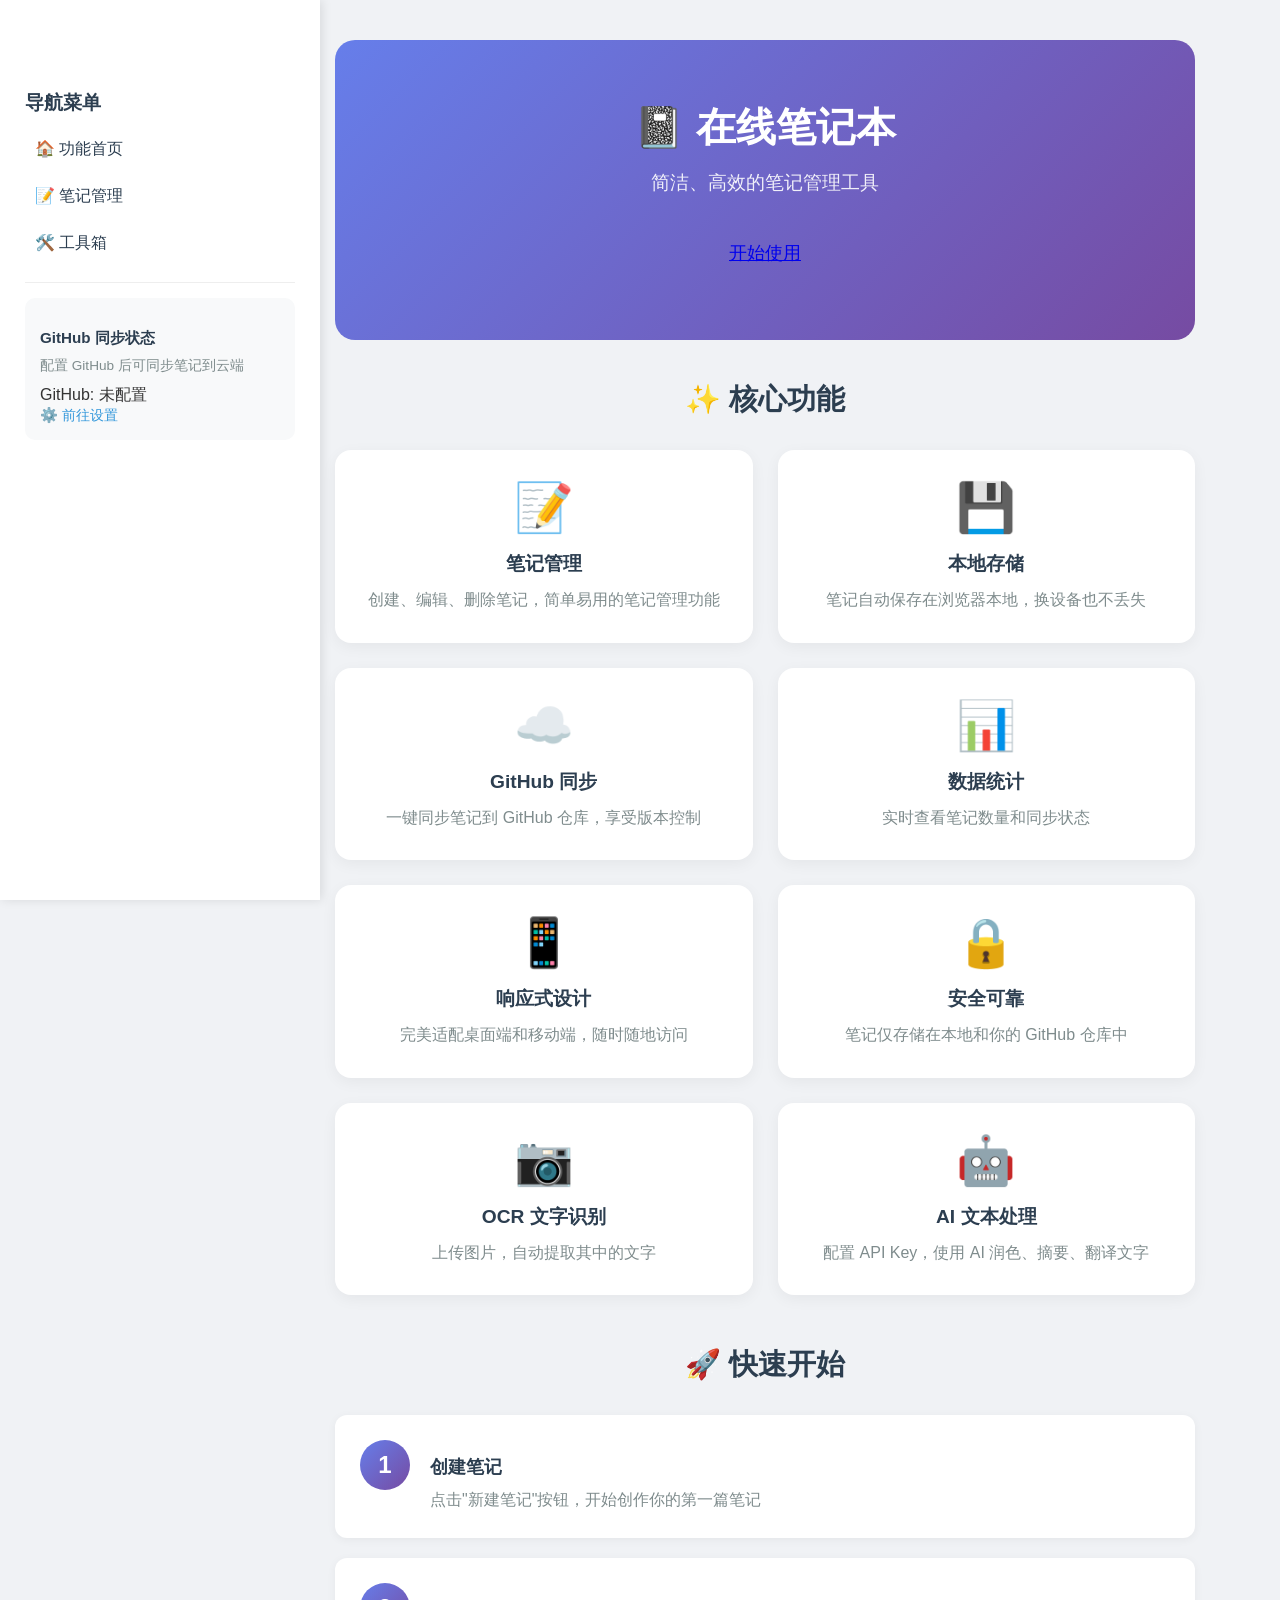
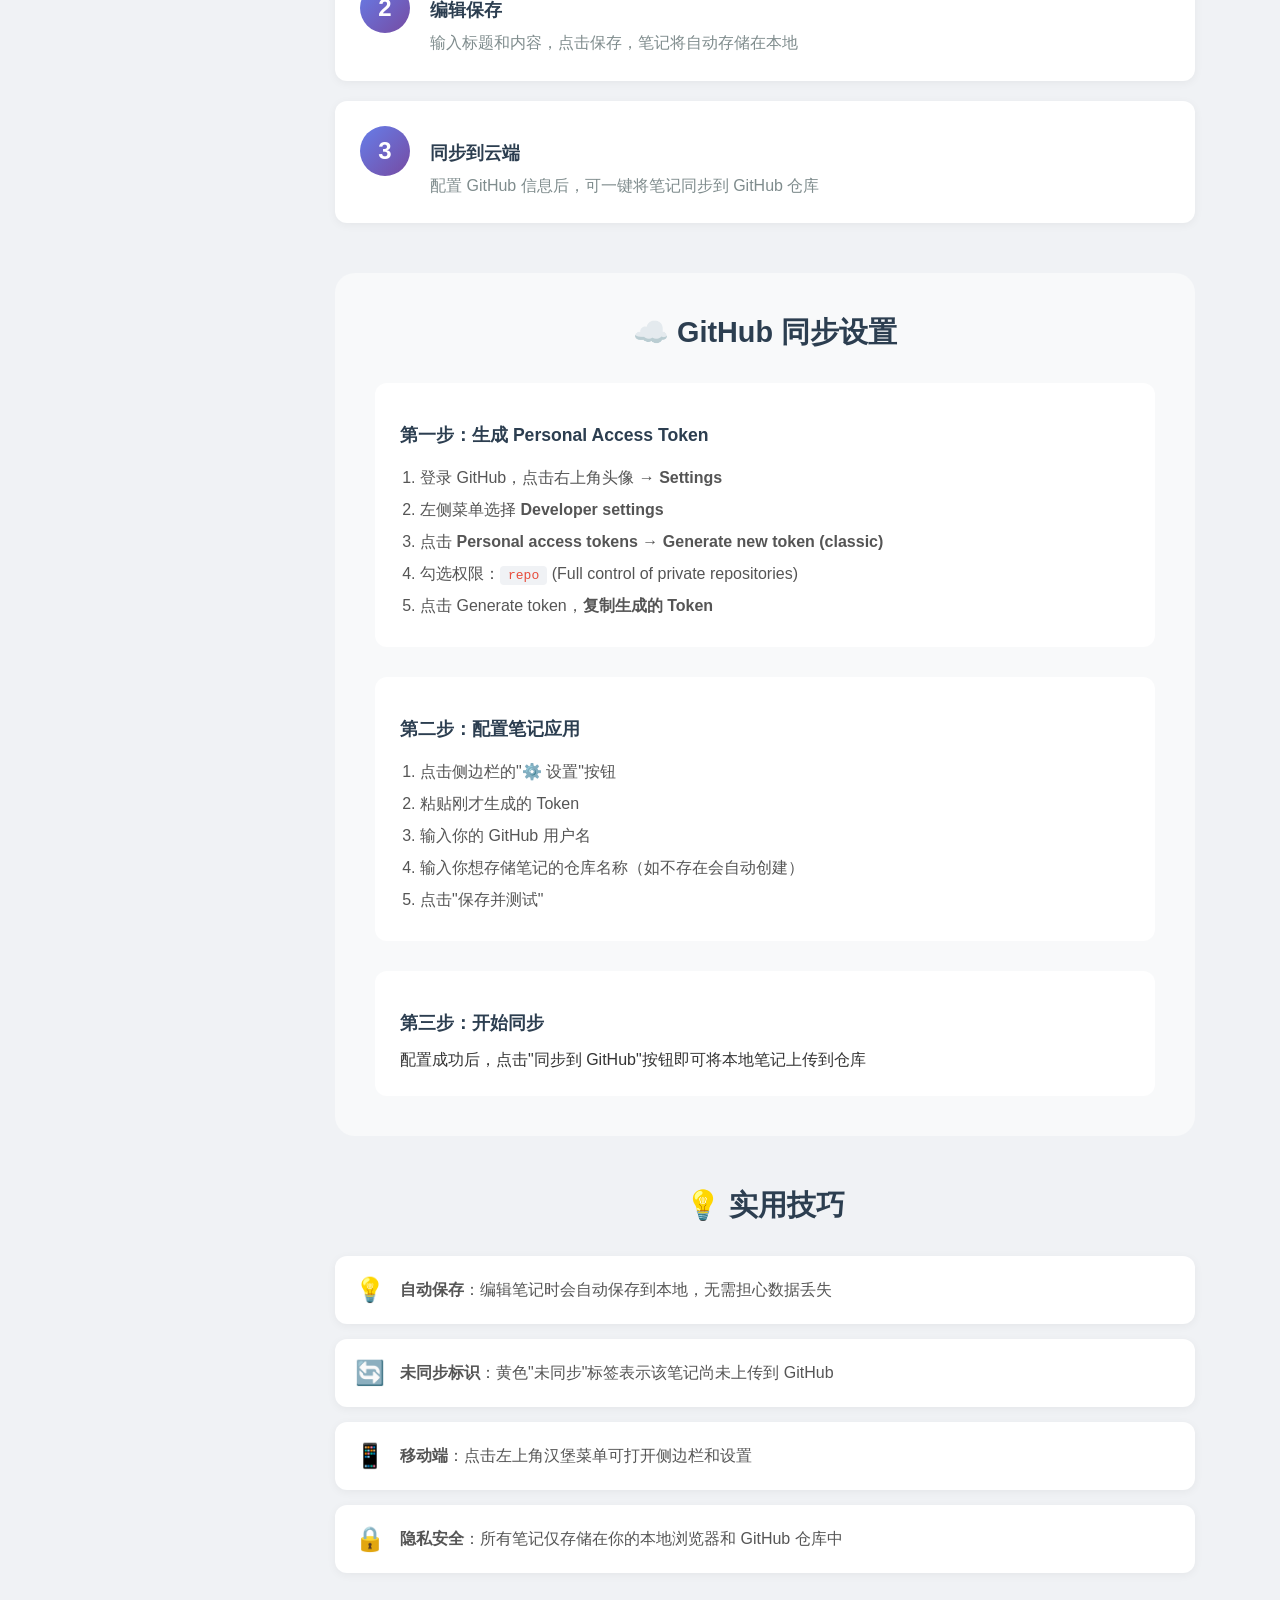
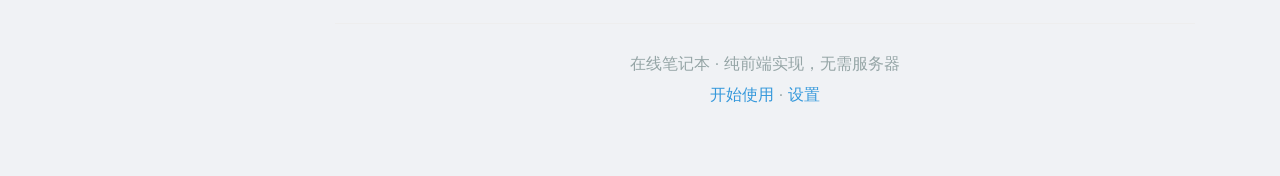
==== index.html @ 1f9f98b3 "全面修改 大改" ====
<!DOCTYPE html>
<html lang="zh-CN">
<head>
    <meta charset="UTF-8">
    <meta name="viewport" content="width=device-width, initial-scale=1.0">
    <title>在线笔记本 - HTML核心知识点整理</title>
    <link rel="stylesheet" href="./static/css/style.css">
    <link rel="stylesheet" href="./static/css/index.css">
</head>
<body>
    <div class="menu-btn" id="menuBtn">
        <span></span>
        <span></span>
        <span></span>
    </div>

    <nav class="side-menu" id="sideMenu">
        <h3>导航菜单</h3>
        <ul class="menu-nav">
            <li><a href="./index.html" class="nav-link active">🏠 功能首页</a></li>
            <li><a href="./pages/note.html" class="nav-link">📝 笔记管理</a></li>
            <li><a href="./pages/tools.html" class="nav-link">🛠️ 工具箱</a></li>
        </ul>
        <hr class="menu-divider">
        <div class="github-info">
            <h4>GitHub 同步状态</h4>
            <p class="info-text">配置 GitHub 后可同步笔记到云端</p>
            <div class="sync-status">GitHub: <span id="sync-status">未配置</span></div>
            <button id="btn-open-settings" class="btn-link">⚙️ 前往设置</button>
        </div>
    </nav>

    <div class="overlay" id="overlay"></div>

    <main class="main-content">
        <section class="hero">
            <div class="hero-content">
                <h1>📓 在线笔记本</h1>
                <p class="hero-subtitle">简洁、高效的笔记管理工具</p>
                <div class="hero-actions">
                    <a href="./pages/note.html" class="btn btn-primary btn-large">开始使用</a>
                </div>
            </div>
        </section>

        <section class="features">
            <h2 class="section-title">✨ 核心功能</h2>
            <div class="feature-grid">
                <div class="feature-card">
                    <div class="feature-icon">📝</div>
                    <h3>笔记管理</h3>
                    <p>创建、编辑、删除笔记，简单易用的笔记管理功能</p>
                </div>
                <div class="feature-card">
                    <div class="feature-icon">💾</div>
                    <h3>本地存储</h3>
                    <p>笔记自动保存在浏览器本地，换设备也不丢失</p>
                </div>
                <div class="feature-card">
                    <div class="feature-icon">☁️</div>
                    <h3>GitHub 同步</h3>
                    <p>一键同步笔记到 GitHub 仓库，享受版本控制</p>
                </div>
                <div class="feature-card">
                    <div class="feature-icon">📊</div>
                    <h3>数据统计</h3>
                    <p>实时查看笔记数量和同步状态</p>
                </div>
                <div class="feature-card">
                    <div class="feature-icon">📱</div>
                    <h3>响应式设计</h3>
                    <p>完美适配桌面端和移动端，随时随地访问</p>
                </div>
                <div class="feature-card">
                    <div class="feature-icon">🔒</div>
                    <h3>安全可靠</h3>
                    <p>笔记仅存储在本地和你的 GitHub 仓库中</p>
                </div>
                <div class="feature-card">
                    <div class="feature-icon">📷</div>
                    <h3>OCR 文字识别</h3>
                    <p>上传图片，自动提取其中的文字</p>
                </div>
                <div class="feature-card">
                    <div class="feature-icon">🤖</div>
                    <h3>AI 文本处理</h3>
                    <p>配置 API Key，使用 AI 润色、摘要、翻译文字</p>
                </div>
            </div>
        </section>

        <section class="guide">
            <h2 class="section-title">🚀 快速开始</h2>
            <div class="guide-steps">
                <div class="step">
                    <div class="step-number">1</div>
                    <div class="step-content">
                        <h4>创建笔记</h4>
                        <p>点击"新建笔记"按钮，开始创作你的第一篇笔记</p>
                    </div>
                </div>
                <div class="step">
                    <div class="step-number">2</div>
                    <div class="step-content">
                        <h4>编辑保存</h4>
                        <p>输入标题和内容，点击保存，笔记将自动存储在本地</p>
                    </div>
                </div>
                <div class="step">
                    <div class="step-number">3</div>
                    <div class="step-content">
                        <h4>同步到云端</h4>
                        <p>配置 GitHub 信息后，可一键将笔记同步到 GitHub 仓库</p>
                    </div>
                </div>
            </div>
        </section>

        <section class="github-setup">
            <h2 class="section-title">☁️ GitHub 同步设置</h2>
            <div class="setup-content">
                <div class="setup-step">
                    <h4>第一步：生成 Personal Access Token</h4>
                    <ol>
                        <li>登录 GitHub，点击右上角头像 → <strong>Settings</strong></li>
                        <li>左侧菜单选择 <strong>Developer settings</strong></li>
                        <li>点击 <strong>Personal access tokens</strong> → <strong>Generate new token (classic)</strong></li>
                        <li>勾选权限：<code>repo</code> (Full control of private repositories)</li>
                        <li>点击 Generate token，<strong>复制生成的 Token</strong></li>
                    </ol>
                </div>
                <div class="setup-step">
                    <h4>第二步：配置笔记应用</h4>
                    <ol>
                        <li>点击侧边栏的"⚙️ 设置"按钮</li>
                        <li>粘贴刚才生成的 Token</li>
                        <li>输入你的 GitHub 用户名</li>
                        <li>输入你想存储笔记的仓库名称（如不存在会自动创建）</li>
                        <li>点击"保存并测试"</li>
                    </ol>
                </div>
                <div class="setup-step">
                    <h4>第三步：开始同步</h4>
                    <p>配置成功后，点击"同步到 GitHub"按钮即可将本地笔记上传到仓库</p>
                </div>
            </div>
        </section>

        <section class="tips">
            <h2 class="section-title">💡 实用技巧</h2>
            <div class="tips-list">
                <div class="tip">
                    <span class="tip-icon">💡</span>
                    <p><strong>自动保存</strong>：编辑笔记时会自动保存到本地，无需担心数据丢失</p>
                </div>
                <div class="tip">
                    <span class="tip-icon">🔄</span>
                    <p><strong>未同步标识</strong>：黄色"未同步"标签表示该笔记尚未上传到 GitHub</p>
                </div>
                <div class="tip">
                    <span class="tip-icon">📱</span>
                    <p><strong>移动端</strong>：点击左上角汉堡菜单可打开侧边栏和设置</p>
                </div>
                <div class="tip">
                    <span class="tip-icon">🔒</span>
                    <p><strong>隐私安全</strong>：所有笔记仅存储在你的本地浏览器和 GitHub 仓库中</p>
                </div>
            </div>
        </section>

        <footer class="footer">
            <p>在线笔记本 · 纯前端实现，无需服务器</p>
            <p class="footer-links">
                <a href="./pages/note.html">开始使用</a> ·
                <a href="javascript:;" id="btn-open-settings-footer">设置</a>
            </p>
        </footer>
    </main>

    <div id="settings-modal" class="modal" style="display: none;">
        <div class="modal-content">
            <h2>GitHub 设置</h2>
            <p class="settings-tip">配置你的 GitHub 信息，用于同步笔记到仓库</p>
            <div class="form-group">
                <label for="gh-token">Personal Access Token</label>
                <input type="password" id="gh-token" placeholder="ghp_xxxxxxxxxxxx">
                <small>在 GitHub Settings → Developer settings → Personal access tokens 生成</small>
            </div>
            <div class="form-group">
                <label for="gh-owner">仓库所有者（用户名）</label>
                <input type="text" id="gh-owner" placeholder="your-username">
            </div>
            <div class="form-group">
                <label for="gh-repo">仓库名称</label>
                <input type="text" id="gh-repo" placeholder="your-repo">
            </div>
            <div class="modal-footer">
                <button id="btn-close-settings" class="btn btn-secondary">取消</button>
                <button id="btn-save-settings" class="btn btn-primary">保存并测试</button>
            </div>
        </div>
    </div>

    <div id="toast" class="toast"></div>

    <script src="./static/js/storage.js" defer></script>
    <script src="./static/js/github.js" defer></script>
    <script src="./static/js/index.js" defer></script>
</body>
</html>
---- static/css/style.css ----
/* 全局重置：统一盒模型+清除默认样式 */
* {
    margin: 0;
    padding: 0;
    box-sizing: border-box;
}

/* 页面基础样式：适配多设备+舒适阅读体验 */
body {
    max-width: 1400px;
    margin: 0 auto;
    padding: 20px 15px;
    font-family: "微软雅黑", "PingFang SC", -apple-system, BlinkMacSystemFont, sans-serif;
    background: #f0f2f5;
    color: #333;
    position: relative;
    min-height: 100vh;
    -webkit-text-size-adjust: 100%; /* 防止 iOS 自动放大 */
}

/* 小屏设备优化（手机） */
@media (max-width: 480px) {
    body {
        padding: 10px;
    }

    h1 {
        font-size: 1.5rem;
        margin-bottom: 15px;
    }

    h3 {
        font-size: 1.1rem;
    }

    #text-box {
        padding: 20px;
        min-height: 50vh;
    }

    .menu-btn {
        top: 15px;
        left: 15px;
        width: 30px;
        height: 26px;
    }
}

/* 中等屏设备（大屏手机/小平板） */
@media (min-width: 481px) and (max-width: 768px) {
    body {
        padding: 15px;
    }

    h1 {
        font-size: 1.75rem;
    }
}

/* 平板设备 */
@media (min-width: 769px) and (max-width: 1024px) {
    body {
        padding: 25px 20px;
    }
}

/* 标题样式：层级清晰+间距合理 */
h1 {
    margin-bottom: 25px;
    font-size: 2rem;
    color: #2c3e50;
}

h3 {
    margin-bottom: 15px;
    font-size: 1.2rem;
    color: #2c3e50;
}

h4 {
    margin: 15px 0;
    font-size: 1rem;
    color: #34495e;
}

/* 笔记展示框：优化内边距+阴影+圆角 */
#text-box {
    background: white;
    padding: 30px;
    border-radius: 12px;
    line-height: 1.8;
    white-space: pre-wrap;
    box-shadow: 0 2px 10px rgba(0, 0, 0, 0.05);
    min-height: 60vh; /* 保证最小高度，避免内容过少时布局塌陷 */
}

/* 汉堡菜单按钮：移动端导航触发 */
.menu-btn {
    position: fixed;
    top: 20px;
    left: 20px;
    width: 35px;
    height: 30px;
    cursor: pointer;
    z-index: 1001; /* 保证在最上层 */
    display: flex;
    flex-direction: column;
    justify-content: space-between;
}

.menu-btn span {
    display: block;
    width: 100%;
    height: 4px;
    background: #2c3e50;
    border-radius: 2px;
    transition: all 0.3s ease;
}

/* 汉堡菜单激活态：变成叉号 */
.menu-btn.active span:nth-child(1) {
    transform: translateY(13px) rotate(45deg);
}

.menu-btn.active span:nth-child(2) {
    opacity: 0;
}

.menu-btn.active span:nth-child(3) {
    transform: translateY(-13px) rotate(-45deg);
}

/* 侧边导航栏：默认隐藏，展开时显示 */
.side-menu {
    position: fixed;
    top: 0;
    left: 0;
    width: 280px;
    height: 100vh;
    background: white;
    padding: 80px 20px 20px;
    box-shadow: 2px 0 10px rgba(0, 0, 0, 0.1);
    z-index: 1000;
    transform: translateX(-100%);
    transition: transform 0.3s ease;
    overflow-y: auto;
    -webkit-overflow-scrolling: touch; /* iOS 平滑滚动 */
}

/* 小屏侧边栏优化 */
@media (max-width: 480px) {
    .side-menu {
        width: 100%;
        max-width: 300px;
        padding: 70px 15px 15px;
    }

    .side-menu.active {
        transform: translateX(0);
    }
}

/* 大屏侧边栏优化 */
@media (min-width: 1200px) {
    .side-menu {
        width: 320px;
        padding: 90px 25px 25px;
    }
}

/* 侧边栏展开态 */
.side-menu.active {
    transform: translateX(0);
}

/* 导航菜单样式 */
.menu-nav {
    list-style: none;
    margin-bottom: 20px;
}

.menu-nav li {
    margin: 10px 0;
}

.nav-link {
    text-decoration: none;
    color: #2c3e50;
    font-size: 1rem;
    padding: 8px 10px;
    display: block;
    border-radius: 6px;
    transition: background 0.2s;
}

.nav-link:hover {
    background: #f0f2f5;
}

/* 菜单分隔线 */
.menu-divider {
    border: none;
    border-top: 1px solid #eee;
    margin: 10px 0;
}

/* 笔记列表样式 */
.note-list {
    display: flex;
    flex-direction: column;
    gap: 8px;
}

.note-item {
    text-decoration: none;
    color: #3498db;
    padding: 6px 10px;
    border-radius: 4px;
    transition: background 0.2s;
}

.note-item:hover {
    background: #f0f2f5;
    color: #2980b9;
}

/* 遮罩层：菜单展开时显示，点击关闭菜单 */
.overlay {
    position: fixed;
    top: 0;
    left: 0;
    width: 100%;
    height: 100%;
    background: rgba(0, 0, 0, 0.3);
    z-index: 999;
    opacity: 0;
    pointer-events: none; /* 初始不可点击 */
    transition: opacity 0.3s ease;
}

.overlay.active {
    opacity: 1;
    pointer-events: auto;
}

/* 主内容区：适配侧边栏展开，避免被遮挡 */
.main-content {
    max-width: 900px;
    margin: 0 auto;
    padding: 20px;
    transition: margin-left 0.3s ease;
}

/* 响应式适配：宽屏时默认展开侧边栏 */
@media (min-width: 900px) {
    .menu-btn {
        display: none;
    }
    .side-menu {
        transform: translateX(0);
    }
    .main-content {
        margin-left: 300px;
    }
    .overlay {
        display: none;
    }
}

/* 超宽屏优化 */
@media (min-width: 1400px) {
    body {
        padding: 30px;
    }
}
---- static/css/index.css ----
.hero {
    background: linear-gradient(135deg, #667eea 0%, #764ba2 100%);
    border-radius: 20px;
    padding: 60px 40px;
    text-align: center;
    margin-bottom: 40px;
    color: white;
}

.hero-content h1 {
    font-size: 2.5rem;
    margin-bottom: 15px;
    color: white;
}

.hero-subtitle {
    font-size: 1.2rem;
    opacity: 0.9;
    margin-bottom: 30px;
}

.hero-actions {
    display: flex;
    justify-content: center;
    gap: 15px;
}

.btn-large {
    padding: 15px 40px;
    font-size: 1.1rem;
}

.section-title {
    font-size: 1.8rem;
    color: #2c3e50;
    margin-bottom: 30px;
    text-align: center;
}

.features {
    margin-bottom: 50px;
}

.feature-grid {
    display: grid;
    grid-template-columns: repeat(auto-fit, minmax(280px, 1fr));
    gap: 25px;
}

.feature-card {
    background: white;
    padding: 30px;
    border-radius: 16px;
    text-align: center;
    box-shadow: 0 4px 15px rgba(0, 0, 0, 0.05);
    transition: transform 0.3s, box-shadow 0.3s;
}

.feature-card:hover {
    transform: translateY(-5px);
    box-shadow: 0 8px 25px rgba(0, 0, 0, 0.1);
}

.feature-icon {
    font-size: 3rem;
    margin-bottom: 15px;
}

.feature-card h3 {
    font-size: 1.2rem;
    margin-bottom: 10px;
    color: #2c3e50;
}

.feature-card p {
    color: #7f8c8d;
    line-height: 1.6;
}

.guide {
    margin-bottom: 50px;
}

.guide-steps {
    display: flex;
    flex-direction: column;
    gap: 20px;
}

.step {
    display: flex;
    align-items: flex-start;
    gap: 20px;
    background: white;
    padding: 25px;
    border-radius: 12px;
    box-shadow: 0 2px 10px rgba(0, 0, 0, 0.05);
}

.step-number {
    width: 50px;
    height: 50px;
    background: linear-gradient(135deg, #667eea 0%, #764ba2 100%);
    color: white;
    border-radius: 50%;
    display: flex;
    align-items: center;
    justify-content: center;
    font-size: 1.5rem;
    font-weight: bold;
    flex-shrink: 0;
}

.step-content h4 {
    font-size: 1.1rem;
    color: #2c3e50;
    margin-bottom: 8px;
}

.step-content p {
    color: #7f8c8d;
    line-height: 1.6;
}

.github-setup {
    background: #f8f9fa;
    padding: 40px;
    border-radius: 20px;
    margin-bottom: 50px;
}

.setup-content {
    display: flex;
    flex-direction: column;
    gap: 30px;
}

.setup-step {
    background: white;
    padding: 25px;
    border-radius: 12px;
}

.setup-step h4 {
    font-size: 1.1rem;
    color: #2c3e50;
    margin-bottom: 15px;
}

.setup-step ol {
    margin-left: 20px;
    color: #555;
    line-height: 2;
}

.setup-step code {
    background: #f0f2f5;
    padding: 2px 8px;
    border-radius: 4px;
    font-family: monospace;
    color: #e74c3c;
}

.tips {
    margin-bottom: 50px;
}

.tips-list {
    display: flex;
    flex-direction: column;
    gap: 15px;
}

.tip {
    display: flex;
    align-items: center;
    gap: 15px;
    background: white;
    padding: 20px;
    border-radius: 12px;
    box-shadow: 0 2px 10px rgba(0, 0, 0, 0.05);
}

.tip-icon {
    font-size: 1.5rem;
}

.tip p {
    color: #555;
    line-height: 1.6;
}

.footer {
    text-align: center;
    padding: 30px;
    color: #95a5a6;
    border-top: 1px solid #eee;
}

.footer-links {
    margin-top: 10px;
}

.footer-links a {
    color: #3498db;
    text-decoration: none;
}

.footer-links a:hover {
    text-decoration: underline;
}

.github-info {
    background: #f8f9fa;
    padding: 15px;
    border-radius: 10px;
    margin: 15px 0;
}

.github-info h4 {
    font-size: 0.95rem;
    color: #2c3e50;
    margin-bottom: 8px;
}

.info-text {
    font-size: 0.85rem;
    color: #7f8c8d;
    margin-bottom: 10px;
}

.btn-link {
    background: none;
    border: none;
    color: #3498db;
    cursor: pointer;
    font-size: 0.9rem;
    padding: 0;
}

.btn-link:hover {
    text-decoration: underline;
}

.modal {
    position: fixed;
    top: 0;
    left: 0;
    width: 100%;
    height: 100%;
    background: rgba(0, 0, 0, 0.5);
    display: flex;
    justify-content: center;
    align-items: center;
    z-index: 1000;
}

.modal-content {
    background: white;
    padding: 30px;
    border-radius: 16px;
    width: 90%;
    max-width: 500px;
    max-height: 90vh;
    overflow-y: auto;
}

.modal-content h2 {
    margin-bottom: 10px;
    color: #2c3e50;
}

.settings-tip {
    font-size: 0.9rem;
    color: #7f8c8d;
    margin-bottom: 20px;
}

.form-group {
    margin-bottom: 20px;
}

.form-group label {
    display: block;
    margin-bottom: 8px;
    font-weight: 500;
    color: #2c3e50;
}

.form-group input {
    width: 100%;
    padding: 12px;
    border: 2px solid #eee;
    border-radius: 8px;
    font-size: 1rem;
    outline: none;
    transition: border-color 0.2s;
}

.form-group input:focus {
    border-color: #3498db;
}

.form-group small {
    display: block;
    margin-top: 5px;
    color: #95a5a6;
    font-size: 0.8rem;
}

.modal-footer {
    display: flex;
    justify-content: flex-end;
    gap: 10px;
    margin-top: 20px;
}

.toast {
    position: fixed;
    bottom: 30px;
    left: 50%;
    transform: translateX(-50%);
    background: #2c3e50;
    color: white;
    padding: 15px 30px;
    border-radius: 30px;
    font-size: 0.9rem;
    opacity: 0;
    transition: opacity 0.3s;
    z-index: 2000;
}

.toast.show {
    opacity: 1;
}

.toast.error {
    background: #e74c3c;
}

@media (max-width: 768px) {
    .hero {
        padding: 40px 20px;
    }

    .hero-content h1 {
        font-size: 1.8rem;
    }

    .hero-subtitle {
        font-size: 1rem;
    }

    .feature-grid {
        grid-template-columns: 1fr;
    }

    .step {
        flex-direction: column;
        text-align: center;
    }

    .step-number {
        margin: 0 auto;
    }

    .github-setup {
        padding: 20px;
    }
}
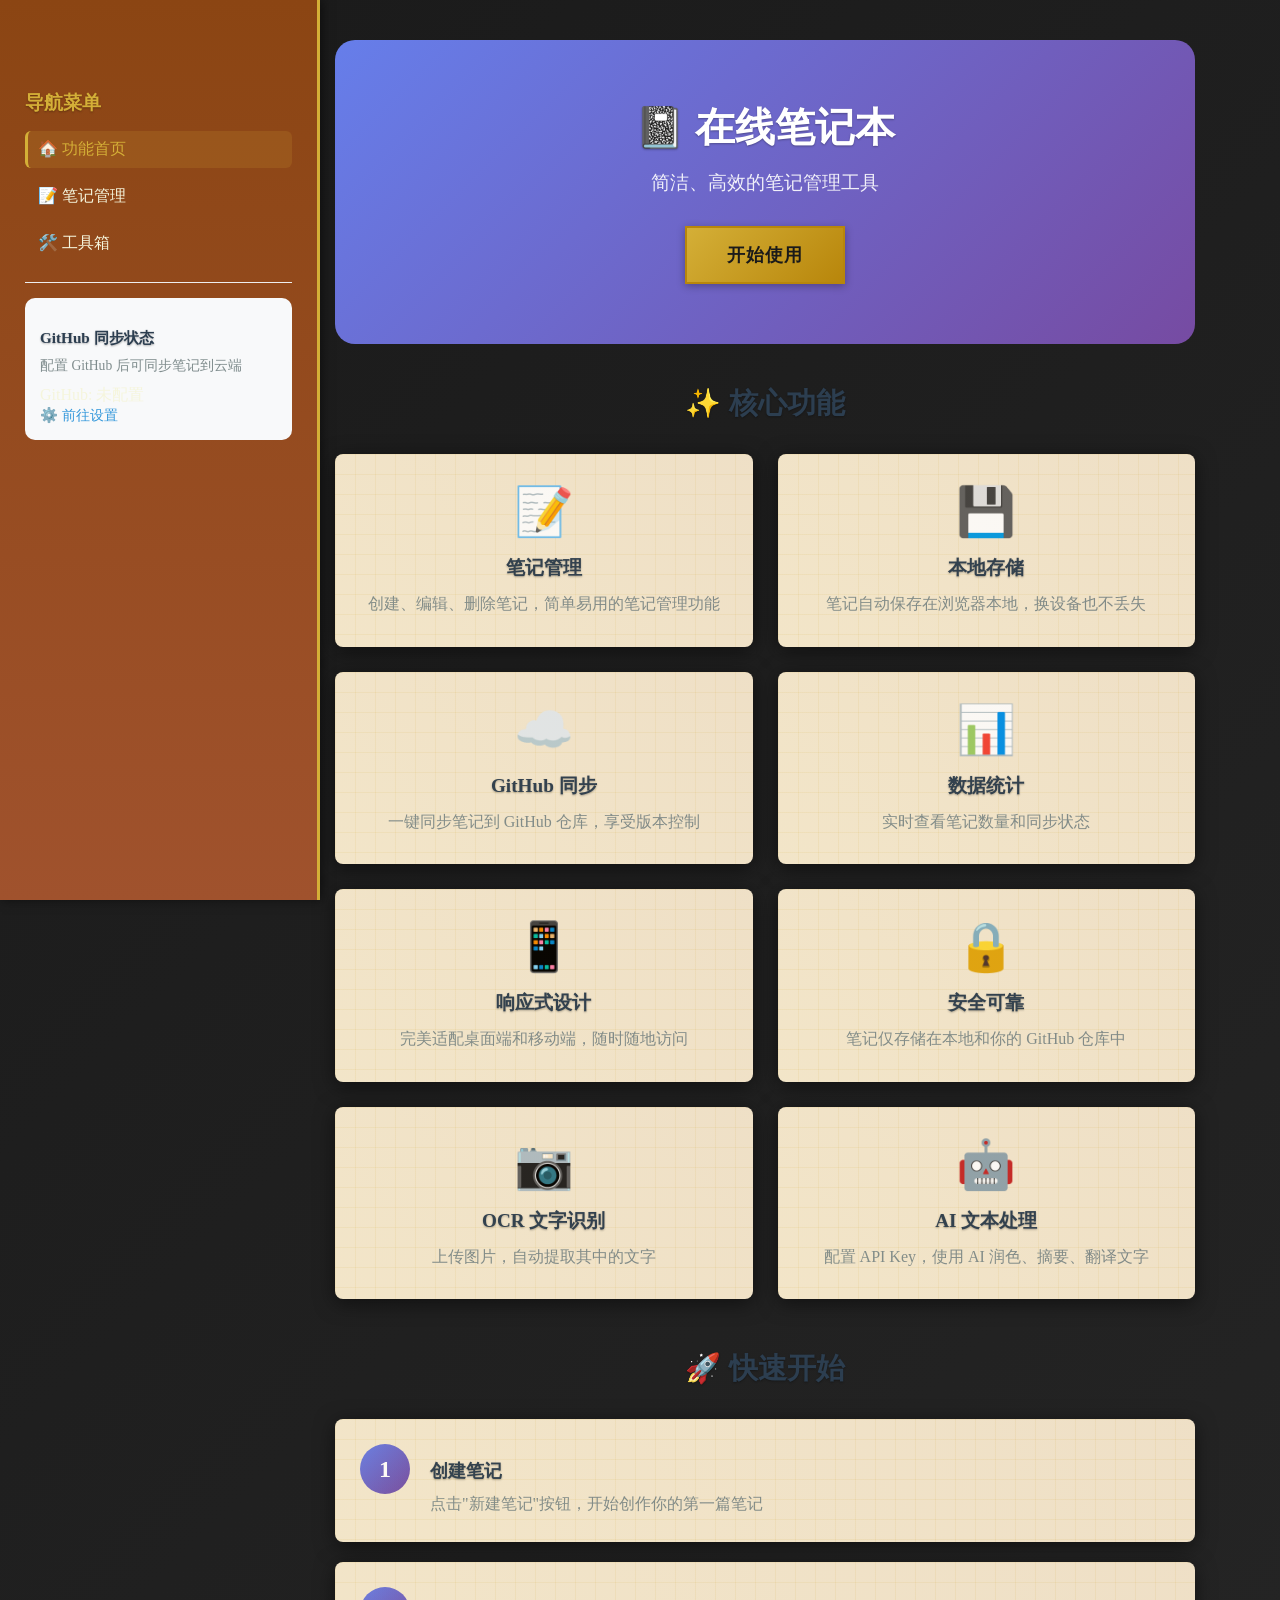
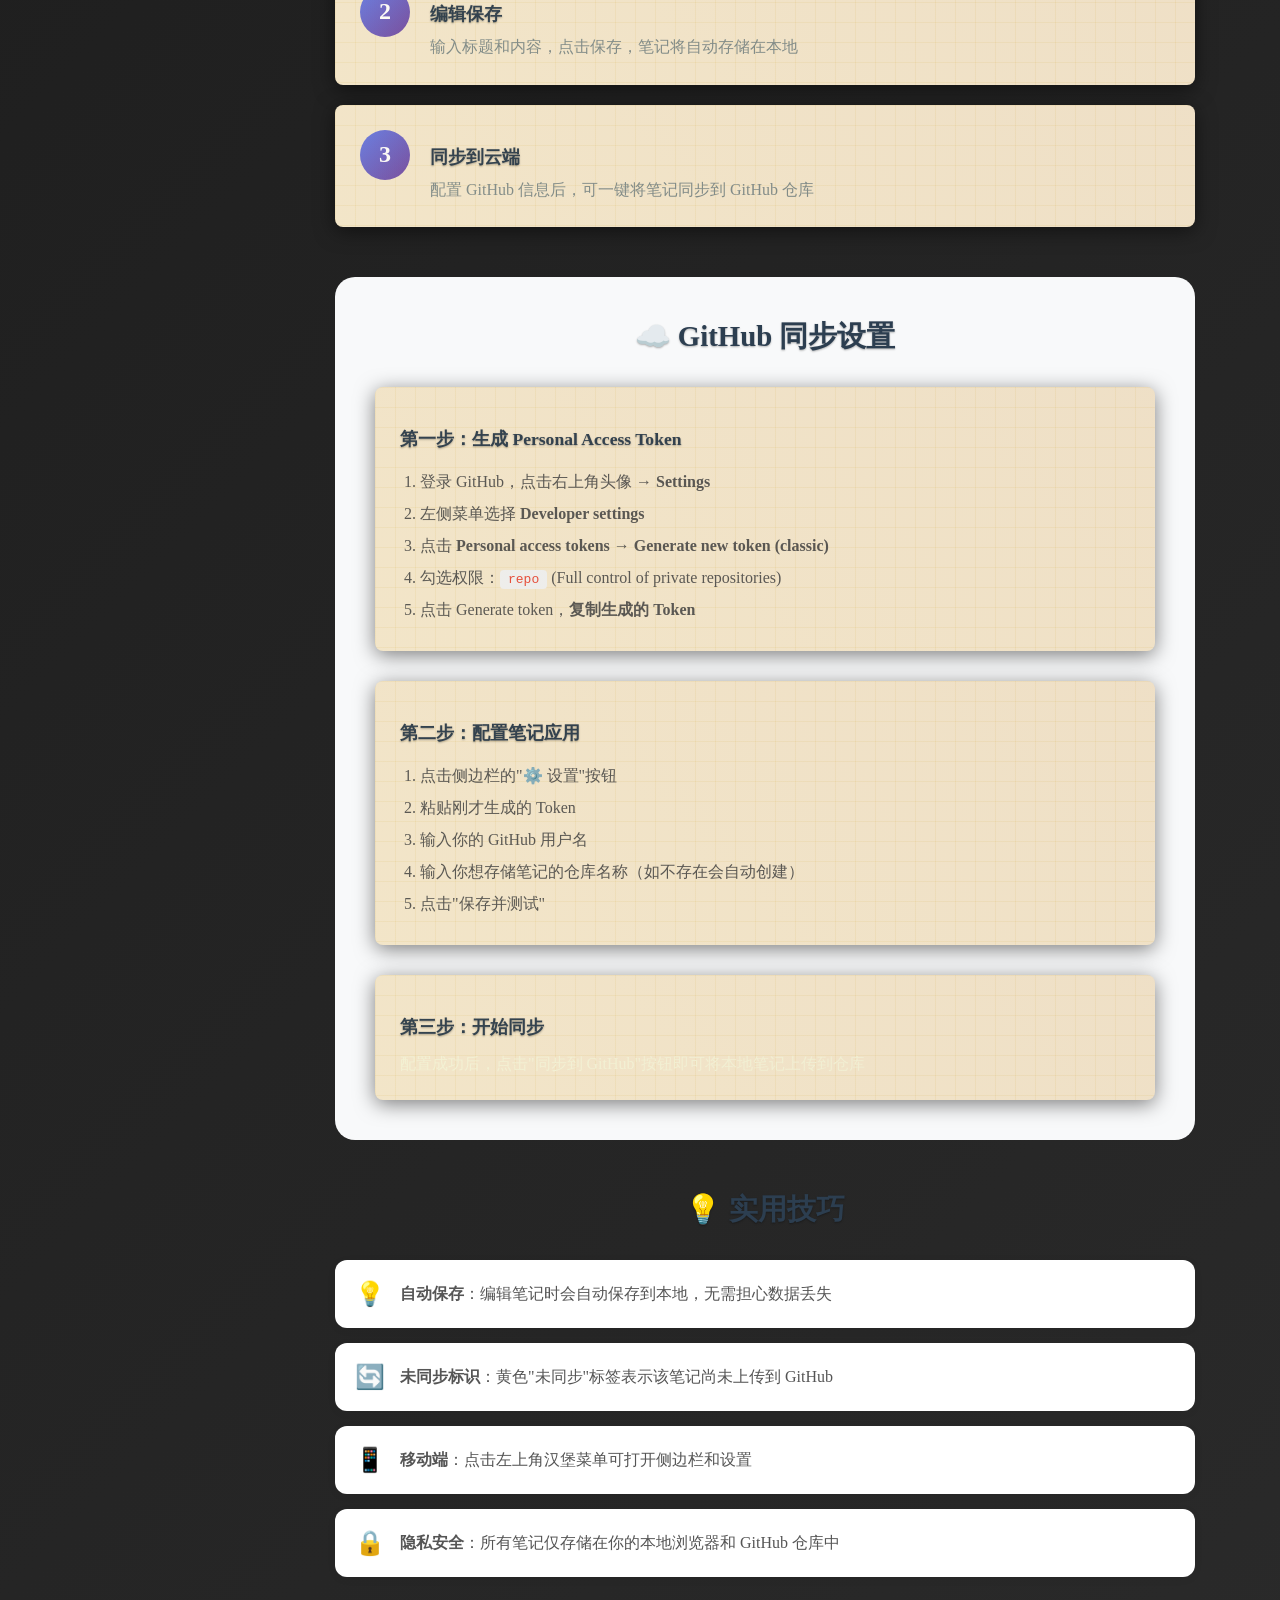
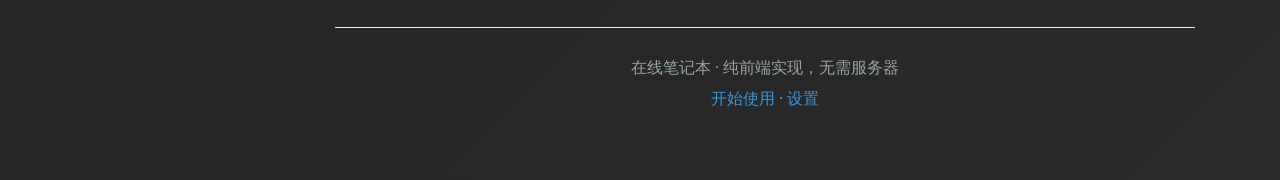
==== commit b67f1d98: "ui界面调整 风格变化 代码优化" ====
--- a/index.html
+++ b/index.html
@@ -6,8 +6,9 @@
     <title>在线笔记本 - HTML核心知识点整理</title>
     <link rel="stylesheet" href="./static/css/style.css">
     <link rel="stylesheet" href="./static/css/index.css">
+    <link rel="stylesheet" href="./static/css/assassins.css">
 </head>
-<body>
+<body class="page-transition">
     <div class="menu-btn" id="menuBtn">
         <span></span>
         <span></span>
@@ -46,42 +47,42 @@
         <section class="features">
             <h2 class="section-title">✨ 核心功能</h2>
             <div class="feature-grid">
-                <div class="feature-card">
+                <div class="feature-card paper-texture">
                     <div class="feature-icon">📝</div>
                     <h3>笔记管理</h3>
                     <p>创建、编辑、删除笔记，简单易用的笔记管理功能</p>
                 </div>
-                <div class="feature-card">
+                <div class="feature-card paper-texture">
                     <div class="feature-icon">💾</div>
                     <h3>本地存储</h3>
                     <p>笔记自动保存在浏览器本地，换设备也不丢失</p>
                 </div>
-                <div class="feature-card">
+                <div class="feature-card paper-texture">
                     <div class="feature-icon">☁️</div>
                     <h3>GitHub 同步</h3>
                     <p>一键同步笔记到 GitHub 仓库，享受版本控制</p>
                 </div>
-                <div class="feature-card">
+                <div class="feature-card paper-texture">
                     <div class="feature-icon">📊</div>
                     <h3>数据统计</h3>
                     <p>实时查看笔记数量和同步状态</p>
                 </div>
-                <div class="feature-card">
+                <div class="feature-card paper-texture">
                     <div class="feature-icon">📱</div>
                     <h3>响应式设计</h3>
                     <p>完美适配桌面端和移动端，随时随地访问</p>
                 </div>
-                <div class="feature-card">
+                <div class="feature-card paper-texture">
                     <div class="feature-icon">🔒</div>
                     <h3>安全可靠</h3>
                     <p>笔记仅存储在本地和你的 GitHub 仓库中</p>
                 </div>
-                <div class="feature-card">
+                <div class="feature-card paper-texture">
                     <div class="feature-icon">📷</div>
                     <h3>OCR 文字识别</h3>
                     <p>上传图片，自动提取其中的文字</p>
                 </div>
-                <div class="feature-card">
+                <div class="feature-card paper-texture">
                     <div class="feature-icon">🤖</div>
                     <h3>AI 文本处理</h3>
                     <p>配置 API Key，使用 AI 润色、摘要、翻译文字</p>
@@ -92,21 +93,21 @@
         <section class="guide">
             <h2 class="section-title">🚀 快速开始</h2>
             <div class="guide-steps">
-                <div class="step">
+                <div class="step paper-texture">
                     <div class="step-number">1</div>
                     <div class="step-content">
                         <h4>创建笔记</h4>
                         <p>点击"新建笔记"按钮，开始创作你的第一篇笔记</p>
                     </div>
                 </div>
-                <div class="step">
+                <div class="step paper-texture">
                     <div class="step-number">2</div>
                     <div class="step-content">
                         <h4>编辑保存</h4>
                         <p>输入标题和内容，点击保存，笔记将自动存储在本地</p>
                     </div>
                 </div>
-                <div class="step">
+                <div class="step paper-texture">
                     <div class="step-number">3</div>
                     <div class="step-content">
                         <h4>同步到云端</h4>
@@ -119,7 +120,7 @@
         <section class="github-setup">
             <h2 class="section-title">☁️ GitHub 同步设置</h2>
             <div class="setup-content">
-                <div class="setup-step">
+                <div class="setup-step paper-texture">
                     <h4>第一步：生成 Personal Access Token</h4>
                     <ol>
                         <li>登录 GitHub，点击右上角头像 → <strong>Settings</strong></li>
@@ -129,7 +130,7 @@
                         <li>点击 Generate token，<strong>复制生成的 Token</strong></li>
                     </ol>
                 </div>
-                <div class="setup-step">
+                <div class="setup-step paper-texture">
                     <h4>第二步：配置笔记应用</h4>
                     <ol>
                         <li>点击侧边栏的"⚙️ 设置"按钮</li>
@@ -139,7 +140,7 @@
                         <li>点击"保存并测试"</li>
                     </ol>
                 </div>
-                <div class="setup-step">
+                <div class="setup-step paper-texture">
                     <h4>第三步：开始同步</h4>
                     <p>配置成功后，点击"同步到 GitHub"按钮即可将本地笔记上传到仓库</p>
                 </div>
--- a/static/css/assassins.css
+++ b/static/css/assassins.css
@@ -0,0 +1,473 @@
+/* 刺客信条2 风格样式 */
+
+/* 全局样式 */
+:root {
+    --assassin-gold: #D4AF37;
+    --assassin-gold-dark: #B8860B;
+    --assassin-brown: #8B4513;
+    --assassin-brown-light: #A0522D;
+    --assassin-black: #1A1A1A;
+    --assassin-cream: #F5F5DC;
+    --assassin-paper: #F4E8D0;
+    --assassin-red: #8B0000;
+}
+
+* {
+    margin: 0;
+    padding: 0;
+    box-sizing: border-box;
+}
+
+body {
+    font-family: 'Times New Roman', serif;
+    background: linear-gradient(135deg, #1A1A1A 0%, #2A2A2A 100%);
+    color: var(--assassin-cream);
+    overflow-x: hidden;
+}
+
+/* 羊皮纸效果 */
+.paper-texture {
+    background: var(--assassin-paper);
+    background-image: 
+        linear-gradient(rgba(212, 175, 55, 0.1) 1px, transparent 1px),
+        linear-gradient(90deg, rgba(212, 175, 55, 0.1) 1px, transparent 1px);
+    background-size: 20px 20px;
+    box-shadow: 0 4px 20px rgba(0, 0, 0, 0.5);
+    border-radius: 8px;
+    position: relative;
+}
+
+.paper-texture::before {
+    content: '';
+    position: absolute;
+    top: 0;
+    left: 0;
+    right: 0;
+    bottom: 0;
+    background: linear-gradient(45deg, rgba(212, 175, 55, 0.05) 0%, rgba(139, 69, 19, 0.05) 100%);
+    border-radius: 8px;
+    pointer-events: none;
+}
+
+/* 导航菜单 */
+.side-menu {
+    background: linear-gradient(180deg, var(--assassin-brown) 0%, var(--assassin-brown-light) 100%);
+    border-right: 3px solid var(--assassin-gold);
+    box-shadow: 2px 0 10px rgba(0, 0, 0, 0.5);
+    transition: all 0.4s cubic-bezier(0.4, 0, 0.2, 1);
+}
+
+.side-menu.active {
+    transform: translateX(0);
+    animation: menuSlideIn 0.4s ease-out;
+}
+
+@keyframes menuSlideIn {
+    0% {
+        transform: translateX(-100%);
+        opacity: 0;
+    }
+    100% {
+        transform: translateX(0);
+        opacity: 1;
+    }
+}
+
+/* 菜单按钮 */
+.menu-btn {
+    background: var(--assassin-brown);
+    border: 2px solid var(--assassin-gold);
+    border-radius: 8px;
+    box-shadow: 0 2px 8px rgba(0, 0, 0, 0.3);
+    transition: all 0.3s ease;
+}
+
+.menu-btn:hover {
+    background: var(--assassin-brown-light);
+    transform: scale(1.05);
+    box-shadow: 0 4px 12px rgba(212, 175, 55, 0.3);
+}
+
+.menu-btn span {
+    background: var(--assassin-gold);
+    transition: all 0.3s ease;
+}
+
+.menu-btn.active span {
+    background: var(--assassin-gold-dark);
+}
+
+/* 导航链接 */
+.nav-link {
+    color: var(--assassin-cream);
+    border-left: 3px solid transparent;
+    transition: all 0.3s ease;
+    position: relative;
+    overflow: hidden;
+}
+
+.nav-link::before {
+    content: '';
+    position: absolute;
+    top: 0;
+    left: -100%;
+    width: 100%;
+    height: 100%;
+    background: linear-gradient(90deg, transparent, rgba(212, 175, 55, 0.2), transparent);
+    transition: left 0.5s ease;
+}
+
+.nav-link:hover::before {
+    left: 100%;
+}
+
+.nav-link:hover {
+    color: var(--assassin-gold);
+    border-left-color: var(--assassin-gold);
+    background: rgba(212, 175, 55, 0.1);
+}
+
+.nav-link.active {
+    color: var(--assassin-gold);
+    border-left-color: var(--assassin-gold);
+    background: rgba(212, 175, 55, 0.15);
+}
+
+/* 按钮样式 */
+.btn {
+    font-family: 'Times New Roman', serif;
+    font-weight: bold;
+    text-transform: uppercase;
+    letter-spacing: 1px;
+    transition: all 0.3s ease;
+    position: relative;
+    overflow: hidden;
+}
+
+.btn::before {
+    content: '';
+    position: absolute;
+    top: 50%;
+    left: 50%;
+    width: 0;
+    height: 0;
+    background: radial-gradient(circle, rgba(212, 175, 55, 0.3) 0%, transparent 70%);
+    transition: all 0.4s ease;
+    transform: translate(-50%, -50%);
+}
+
+.btn:hover::before {
+    width: 300px;
+    height: 300px;
+}
+
+.btn-primary {
+    background: linear-gradient(135deg, var(--assassin-gold) 0%, var(--assassin-gold-dark) 100%);
+    color: var(--assassin-black);
+    border: 2px solid var(--assassin-gold-dark);
+    box-shadow: 0 2px 8px rgba(0, 0, 0, 0.3);
+}
+
+.btn-primary:hover {
+    background: linear-gradient(135deg, var(--assassin-gold-dark) 0%, var(--assassin-gold) 100%);
+    transform: translateY(-2px);
+    box-shadow: 0 4px 12px rgba(212, 175, 55, 0.4);
+}
+
+.btn-secondary {
+    background: linear-gradient(135deg, var(--assassin-brown) 0%, var(--assassin-brown-light) 100%);
+    color: var(--assassin-cream);
+    border: 2px solid var(--assassin-brown-light);
+}
+
+.btn-secondary:hover {
+    background: linear-gradient(135deg, var(--assassin-brown-light) 0%, var(--assassin-brown) 100%);
+    transform: translateY(-2px);
+    box-shadow: 0 4px 12px rgba(139, 69, 19, 0.4);
+}
+
+/* 笔记卡片 */
+.note-item {
+    background: var(--assassin-paper);
+    border: 2px solid var(--assassin-gold);
+    border-radius: 8px;
+    transition: all 0.3s ease;
+    position: relative;
+    overflow: hidden;
+}
+
+.note-item::before {
+    content: '';
+    position: absolute;
+    top: 0;
+    left: 0;
+    right: 0;
+    bottom: 0;
+    background: linear-gradient(45deg, rgba(212, 175, 55, 0.1) 0%, transparent 100%);
+    transition: opacity 0.3s ease;
+    opacity: 0;
+}
+
+.note-item:hover::before {
+    opacity: 1;
+}
+
+.note-item:hover {
+    transform: translateY(-3px);
+    box-shadow: 0 6px 15px rgba(212, 175, 55, 0.3);
+    border-color: var(--assassin-gold-dark);
+}
+
+.note-item.active {
+    background: linear-gradient(135deg, var(--assassin-paper) 0%, rgba(212, 175, 55, 0.1) 100%);
+    border-color: var(--assassin-gold-dark);
+    box-shadow: 0 4px 12px rgba(212, 175, 55, 0.4);
+    animation: notePulse 2s ease-in-out infinite;
+}
+
+@keyframes notePulse {
+    0%, 100% {
+        box-shadow: 0 4px 12px rgba(212, 175, 55, 0.4);
+    }
+    50% {
+        box-shadow: 0 6px 16px rgba(212, 175, 55, 0.6);
+    }
+}
+
+/* 笔记详情 */
+.note-detail,
+.note-editor {
+    background: var(--assassin-paper);
+    border: 3px solid var(--assassin-gold);
+    border-radius: 12px;
+    box-shadow: 0 8px 30px rgba(0, 0, 0, 0.5);
+    position: relative;
+}
+
+.note-detail::before,
+.note-editor::before {
+    content: '';
+    position: absolute;
+    top: 0;
+    left: 0;
+    right: 0;
+    bottom: 0;
+    background: linear-gradient(45deg, rgba(212, 175, 55, 0.05) 0%, rgba(139, 69, 19, 0.05) 100%);
+    border-radius: 12px;
+    pointer-events: none;
+}
+
+/* 输入框 */
+.editor-title,
+.editor-content,
+.search-input {
+    background: rgba(244, 232, 208, 0.9);
+    border: 2px solid var(--assassin-gold);
+    border-radius: 8px;
+    transition: all 0.3s ease;
+    font-family: 'Times New Roman', serif;
+}
+
+.editor-title:focus,
+.editor-content:focus,
+.search-input:focus {
+    border-color: var(--assassin-gold-dark);
+    box-shadow: 0 0 0 3px rgba(212, 175, 55, 0.3);
+    background: var(--assassin-paper);
+}
+
+/* 工具栏 */
+.toolbar {
+    background: linear-gradient(135deg, var(--assassin-brown) 0%, var(--assassin-brown-light) 100%);
+    border: 2px solid var(--assassin-gold);
+    border-radius: 30px;
+    box-shadow: 0 4px 15px rgba(0, 0, 0, 0.3);
+    transition: all 0.3s ease;
+}
+
+.toolbar:hover {
+    transform: translateY(-2px);
+    box-shadow: 0 6px 20px rgba(212, 175, 55, 0.3);
+}
+
+.toolbar-btn {
+    background: rgba(255, 255, 255, 0.1);
+    border: 2px solid var(--assassin-gold);
+    border-radius: 20px;
+    color: var(--assassin-gold);
+    transition: all 0.3s ease;
+}
+
+.toolbar-btn:hover {
+    background: var(--assassin-gold);
+    color: var(--assassin-black);
+    transform: scale(1.1);
+    box-shadow: 0 4px 10px rgba(212, 175, 55, 0.4);
+}
+
+/* 模态框 */
+.modal {
+    background: rgba(0, 0, 0, 0.8);
+    backdrop-filter: blur(5px);
+}
+
+.modal-content {
+    background: var(--assassin-paper);
+    border: 3px solid var(--assassin-gold);
+    border-radius: 16px;
+    box-shadow: 0 10px 40px rgba(0, 0, 0, 0.6);
+    animation: modalSlideIn 0.4s ease-out;
+}
+
+@keyframes modalSlideIn {
+    0% {
+        transform: scale(0.8) translateY(-50px);
+        opacity: 0;
+    }
+    100% {
+        transform: scale(1) translateY(0);
+        opacity: 1;
+    }
+}
+
+/* 搜索结果 */
+.search-result-item {
+    background: linear-gradient(135deg, var(--assassin-paper) 0%, rgba(212, 175, 55, 0.1) 100%);
+    border: 2px solid var(--assassin-gold);
+    border-radius: 8px;
+    transition: all 0.3s ease;
+}
+
+.search-result-item:hover {
+    transform: translateX(5px);
+    box-shadow: 0 4px 12px rgba(212, 175, 55, 0.3);
+    border-color: var(--assassin-gold-dark);
+}
+
+/* 统计卡片 */
+.stat-item {
+    background: linear-gradient(135deg, var(--assassin-brown) 0%, var(--assassin-brown-light) 100%);
+    border: 2px solid var(--assassin-gold);
+    border-radius: 8px;
+    transition: all 0.3s ease;
+}
+
+.stat-item:hover {
+    transform: translateY(-2px);
+    box-shadow: 0 4px 12px rgba(212, 175, 55, 0.3);
+}
+
+.stat-value {
+    color: var(--assassin-gold);
+    text-shadow: 0 1px 2px rgba(0, 0, 0, 0.3);
+}
+
+/* 加载动画 */
+.loading {
+    display: inline-block;
+    width: 30px;
+    height: 30px;
+    border: 3px solid var(--assassin-gold);
+    border-radius: 50%;
+    border-top-color: var(--assassin-brown);
+    animation: spin 1s ease-in-out infinite;
+}
+
+@keyframes spin {
+    to {
+        transform: rotate(360deg);
+    }
+}
+
+/* 滚动条 */
+::-webkit-scrollbar {
+    width: 8px;
+}
+
+::-webkit-scrollbar-track {
+    background: var(--assassin-brown);
+    border-radius: 4px;
+}
+
+::-webkit-scrollbar-thumb {
+    background: var(--assassin-gold);
+    border-radius: 4px;
+}
+
+::-webkit-scrollbar-thumb:hover {
+    background: var(--assassin-gold-dark);
+}
+
+/* 响应式设计 */
+@media (max-width: 768px) {
+    .side-menu {
+        border-right: none;
+        border-bottom: 3px solid var(--assassin-gold);
+    }
+    
+    .note-detail,
+    .note-editor {
+        border-width: 2px;
+        border-radius: 8px;
+    }
+    
+    .toolbar {
+        border-radius: 25px;
+        padding: 8px;
+    }
+    
+    .toolbar-btn {
+        padding: 8px 12px;
+    }
+}
+
+/* 页面切换动画 */
+.page-transition {
+    animation: pageFadeIn 0.5s ease-out;
+}
+
+@keyframes pageFadeIn {
+    0% {
+        opacity: 0;
+        transform: translateY(20px);
+    }
+    100% {
+        opacity: 1;
+        transform: translateY(0);
+    }
+}
+
+/* 刺客信条图标 */
+.assassin-icon {
+    font-family: 'Times New Roman', serif;
+    font-size: 1.2rem;
+    color: var(--assassin-gold);
+    text-shadow: 0 1px 2px rgba(0, 0, 0, 0.3);
+}
+
+/* 同步状态 */
+.sync-badge {
+    background: linear-gradient(135deg, var(--assassin-gold) 0%, var(--assassin-gold-dark) 100%);
+    color: var(--assassin-black);
+    font-weight: bold;
+    text-shadow: 0 1px 1px rgba(255, 255, 255, 0.3);
+}
+
+/* 标题样式 */
+h1, h2, h3, h4 {
+    color: var(--assassin-gold);
+    text-shadow: 0 1px 2px rgba(0, 0, 0, 0.3);
+    font-family: 'Times New Roman', serif;
+}
+
+/* 链接样式 */
+a {
+    color: var(--assassin-gold);
+    text-decoration: none;
+    transition: all 0.3s ease;
+}
+
+a:hover {
+    color: var(--assassin-gold-dark);
+    text-shadow: 0 0 8px rgba(212, 175, 55, 0.5);
+}
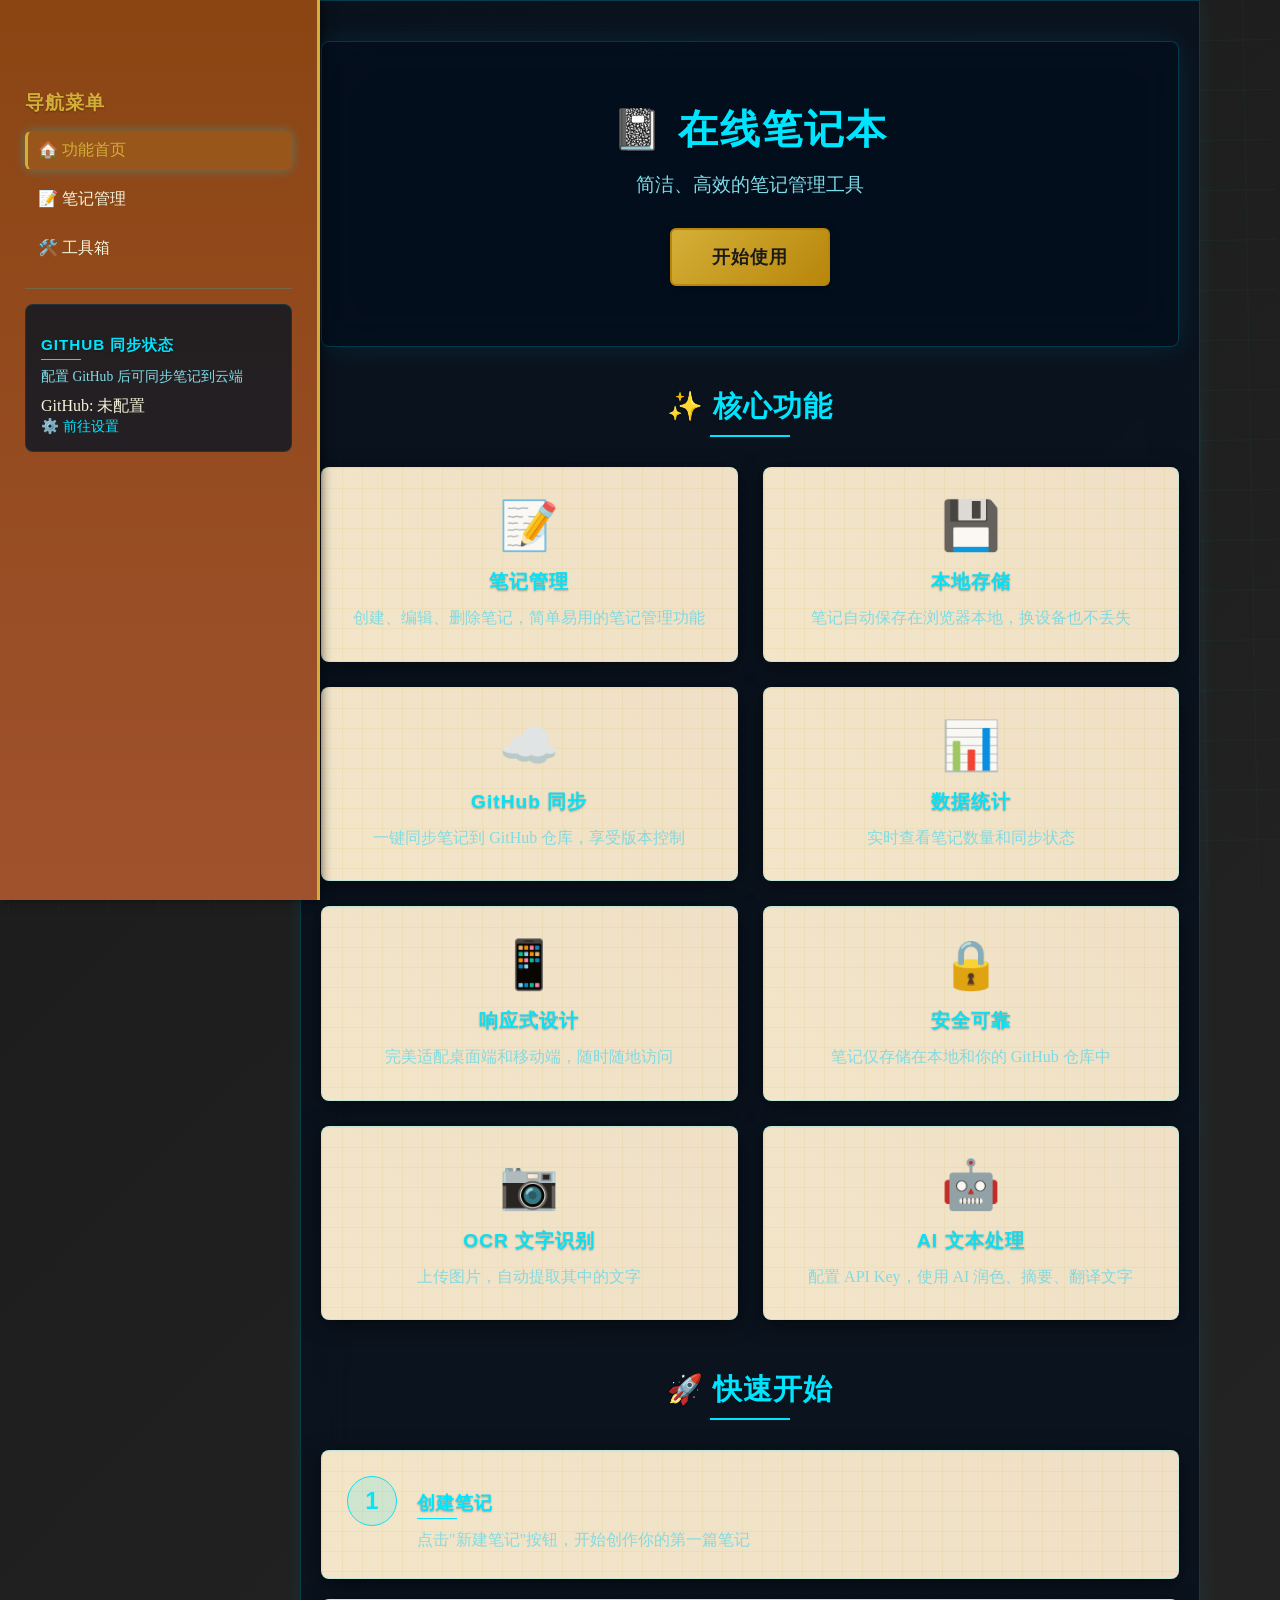
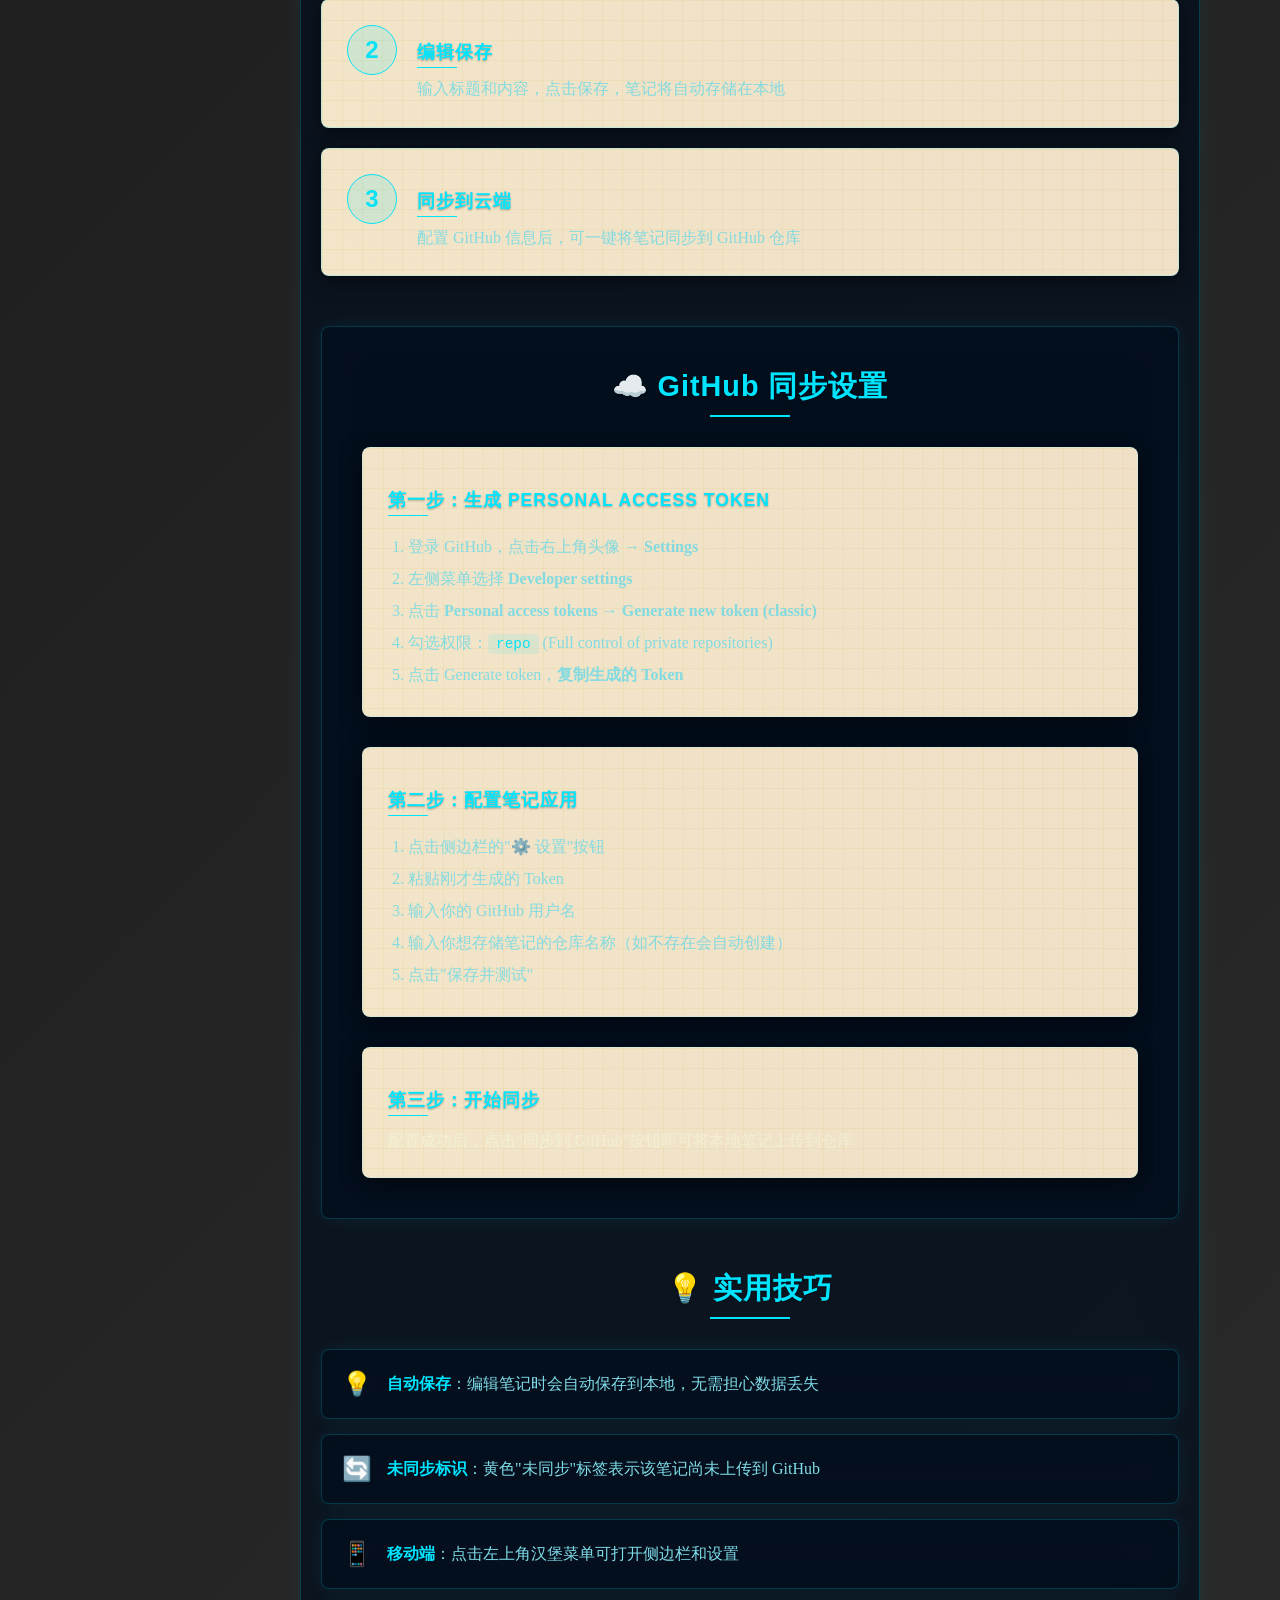
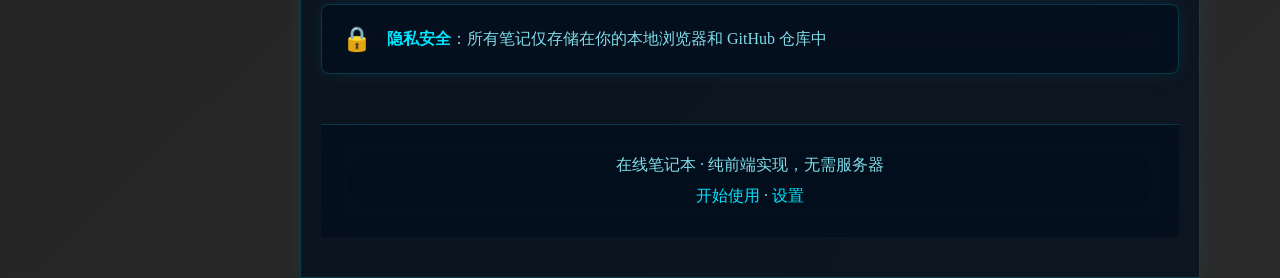
==== commit 108870dc: "代码前后对应优化 结构优化" ====
--- a/index.html
+++ b/index.html
@@ -204,8 +204,8 @@
 
     <div id="toast" class="toast"></div>
 
-    <script src="./static/js/storage.js" defer></script>
-    <script src="./static/js/github.js" defer></script>
-    <script src="./static/js/index.js" defer></script>
+    <script type="module" src="./static/js/storage.js" defer></script>
+    <script type="module" src="./static/js/github.js" defer></script>
+    <script type="module" src="./static/js/index.js" defer></script>
 </body>
 </html>
--- a/static/css/style.css
+++ b/static/css/style.css
@@ -5,25 +5,41 @@
     box-sizing: border-box;
 }
 
-/* 页面基础样式：适配多设备+舒适阅读体验 */
+/* 导入 Google Fonts */
+@import url('https://fonts.googleapis.com/css2?family=Rajdhani:wght@400;500;600&family=Orbitron:wght@400;700&family=Noto+Sans+SC:wght@300;400&display=swap');
+
+/* 页面基础样式：Animus 风格 */
 body {
     max-width: 1400px;
     margin: 0 auto;
-    padding: 20px 15px;
-    font-family: "微软雅黑", "PingFang SC", -apple-system, BlinkMacSystemFont, sans-serif;
-    background: #f0f2f5;
-    color: #333;
+    padding: 0;
+    font-family: 'Noto Sans SC', 'Rajdhani', -apple-system, BlinkMacSystemFont, sans-serif;
+    background: #020d1a;
+    color: #e0f7fa;
     position: relative;
     min-height: 100vh;
     -webkit-text-size-adjust: 100%; /* 防止 iOS 自动放大 */
+    overflow-x: hidden;
+}
+
+/* 背景网格效果 */
+body::before {
+    content: '';
+    position: fixed;
+    top: 0;
+    left: 0;
+    width: 100%;
+    height: 100%;
+    background-image: 
+        linear-gradient(rgba(0, 229, 255, 0.03) 1px, transparent 1px),
+        linear-gradient(90deg, rgba(0, 229, 255, 0.03) 1px, transparent 1px);
+    background-size: 50px 50px;
+    transform: rotate(-1deg);
+    z-index: -1;
 }
 
 /* 小屏设备优化（手机） */
 @media (max-width: 480px) {
-    body {
-        padding: 10px;
-    }
-
     h1 {
         font-size: 1.5rem;
         margin-bottom: 15px;
@@ -31,11 +47,6 @@
 
     h3 {
         font-size: 1.1rem;
-    }
-
-    #text-box {
-        padding: 20px;
-        min-height: 50vh;
     }
 
     .menu-btn {
@@ -48,10 +59,6 @@
 
 /* 中等屏设备（大屏手机/小平板） */
 @media (min-width: 481px) and (max-width: 768px) {
-    body {
-        padding: 15px;
-    }
-
     h1 {
         font-size: 1.75rem;
     }
@@ -59,42 +66,67 @@
 
 /* 平板设备 */
 @media (min-width: 769px) and (max-width: 1024px) {
-    body {
-        padding: 25px 20px;
-    }
-}
-
-/* 标题样式：层级清晰+间距合理 */
+}
+
+/* 标题样式：Animus 风格 */
 h1 {
     margin-bottom: 25px;
     font-size: 2rem;
-    color: #2c3e50;
+    color: #00e5ff;
+    font-family: 'Orbitron', 'Rajdhani', sans-serif;
+    letter-spacing: 1px;
+}
+
+h2 {
+    margin-bottom: 20px;
+    font-size: 1.5rem;
+    color: #00e5ff;
+    font-family: 'Orbitron', 'Rajdhani', sans-serif;
+    letter-spacing: 1px;
+    position: relative;
+    padding-bottom: 8px;
+}
+
+h2::after {
+    content: '';
+    position: absolute;
+    bottom: 0;
+    left: 0;
+    width: 60px;
+    height: 2px;
+    background: #00e5ff;
 }
 
 h3 {
     margin-bottom: 15px;
     font-size: 1.2rem;
-    color: #2c3e50;
+    color: #00e5ff;
+    font-family: 'Rajdhani', sans-serif;
+    letter-spacing: 1px;
 }
 
 h4 {
     margin: 15px 0;
     font-size: 1rem;
-    color: #34495e;
-}
-
-/* 笔记展示框：优化内边距+阴影+圆角 */
-#text-box {
-    background: white;
-    padding: 30px;
-    border-radius: 12px;
-    line-height: 1.8;
-    white-space: pre-wrap;
-    box-shadow: 0 2px 10px rgba(0, 0, 0, 0.05);
-    min-height: 60vh; /* 保证最小高度，避免内容过少时布局塌陷 */
-}
-
-/* 汉堡菜单按钮：移动端导航触发 */
+    color: #80deea;
+    font-family: 'Rajdhani', sans-serif;
+    text-transform: uppercase;
+    letter-spacing: 2px;
+    position: relative;
+    padding-bottom: 4px;
+}
+
+h4::after {
+    content: '';
+    position: absolute;
+    bottom: 0;
+    left: 0;
+    width: 40px;
+    height: 1px;
+    background: #00e5ff;
+}
+
+/* 汉堡菜单按钮：Animus 风格 */
 .menu-btn {
     position: fixed;
     top: 20px;
@@ -111,15 +143,16 @@
 .menu-btn span {
     display: block;
     width: 100%;
-    height: 4px;
-    background: #2c3e50;
-    border-radius: 2px;
+    height: 2px;
+    background: #00e5ff;
+    border-radius: 1px;
     transition: all 0.3s ease;
 }
 
 /* 汉堡菜单激活态：变成叉号 */
 .menu-btn.active span:nth-child(1) {
-    transform: translateY(13px) rotate(45deg);
+    transform: translateY(14px) rotate(45deg);
+    background: #00e5ff;
 }
 
 .menu-btn.active span:nth-child(2) {
@@ -127,22 +160,24 @@
 }
 
 .menu-btn.active span:nth-child(3) {
-    transform: translateY(-13px) rotate(-45deg);
-}
-
-/* 侧边导航栏：默认隐藏，展开时显示 */
+    transform: translateY(-14px) rotate(-45deg);
+    background: #00e5ff;
+}
+
+/* 侧边导航栏：Animus 风格 */
 .side-menu {
     position: fixed;
     top: 0;
     left: 0;
     width: 280px;
     height: 100vh;
-    background: white;
+    background: rgba(8, 20, 35, 0.8);
+    backdrop-filter: blur(24px);
+    border-right: 1px solid rgba(0, 229, 255, 0.2);
     padding: 80px 20px 20px;
-    box-shadow: 2px 0 10px rgba(0, 0, 0, 0.1);
     z-index: 1000;
     transform: translateX(-100%);
-    transition: transform 0.3s ease;
+    transition: transform 0.3s ease, box-shadow 0.3s ease;
     overflow-y: auto;
     -webkit-overflow-scrolling: touch; /* iOS 平滑滚动 */
 }
@@ -157,6 +192,7 @@
 
     .side-menu.active {
         transform: translateX(0);
+        box-shadow: 0 0 20px rgba(0, 229, 255, 0.1);
     }
 }
 
@@ -171,6 +207,7 @@
 /* 侧边栏展开态 */
 .side-menu.active {
     transform: translateX(0);
+    box-shadow: 0 0 20px rgba(0, 229, 255, 0.1);
 }
 
 /* 导航菜单样式 */
@@ -185,23 +222,32 @@
 
 .nav-link {
     text-decoration: none;
-    color: #2c3e50;
+    color: #e0f7fa;
     font-size: 1rem;
     padding: 8px 10px;
     display: block;
     border-radius: 6px;
-    transition: background 0.2s;
+    transition: all 0.2s ease;
+    border: 1px solid transparent;
 }
 
 .nav-link:hover {
-    background: #f0f2f5;
+    background: rgba(0, 229, 255, 0.08);
+    border-color: rgba(0, 229, 255, 0.3);
+    box-shadow: 0 0 12px rgba(0, 229, 255, 0.5);
+}
+
+.nav-link.active {
+    background: rgba(0, 229, 255, 0.08);
+    border-left: 3px solid #00e5ff;
+    box-shadow: 0 0 12px rgba(0, 229, 255, 0.3);
 }
 
 /* 菜单分隔线 */
 .menu-divider {
     border: none;
-    border-top: 1px solid #eee;
-    margin: 10px 0;
+    border-top: 1px solid rgba(0, 229, 255, 0.2);
+    margin: 15px 0;
 }
 
 /* 笔记列表样式 */
@@ -213,15 +259,36 @@
 
 .note-item {
     text-decoration: none;
-    color: #3498db;
-    padding: 6px 10px;
-    border-radius: 4px;
-    transition: background 0.2s;
+    color: #e0f7fa;
+    padding: 12px 15px;
+    border-radius: 6px;
+    transition: all 0.2s ease;
+    border: 1px solid transparent;
+    position: relative;
+    overflow: hidden;
 }
 
 .note-item:hover {
-    background: #f0f2f5;
-    color: #2980b9;
+    background: rgba(0, 229, 255, 0.08);
+    border-color: rgba(0, 229, 255, 0.3);
+    box-shadow: 0 0 12px rgba(0, 229, 255, 0.5);
+    transform: translateX(5px);
+}
+
+.note-item:hover::before {
+    content: '';
+    position: absolute;
+    left: 0;
+    top: 0;
+    bottom: 0;
+    width: 2px;
+    background: #00e5ff;
+}
+
+.note-item.active {
+    background: rgba(0, 229, 255, 0.08);
+    border-left: 3px solid #00e5ff;
+    box-shadow: 0 0 12px rgba(0, 229, 255, 0.3);
 }
 
 /* 遮罩层：菜单展开时显示，点击关闭菜单 */
@@ -231,7 +298,8 @@
     left: 0;
     width: 100%;
     height: 100%;
-    background: rgba(0, 0, 0, 0.3);
+    background: rgba(0, 0, 0, 0.5);
+    backdrop-filter: blur(5px);
     z-index: 999;
     opacity: 0;
     pointer-events: none; /* 初始不可点击 */
@@ -247,8 +315,13 @@
 .main-content {
     max-width: 900px;
     margin: 0 auto;
-    padding: 20px;
+    padding: 40px 20px;
     transition: margin-left 0.3s ease;
+    background: rgba(5, 15, 30, 0.75);
+    backdrop-filter: blur(24px);
+    border: 1px solid rgba(0, 229, 255, 0.2);
+    min-height: 100vh;
+    box-shadow: 0 0 20px rgba(0, 229, 255, 0.08);
 }
 
 /* 响应式适配：宽屏时默认展开侧边栏 */
@@ -269,7 +342,378 @@
 
 /* 超宽屏优化 */
 @media (min-width: 1400px) {
-    body {
-        padding: 30px;
-    }
+    .main-content {
+        margin-left: 340px;
+        max-width: 1000px;
+    }
+}
+
+/* 按钮样式：Animus 风格 */
+.btn {
+    padding: 10px 20px;
+    border-radius: 6px;
+    border: 1px solid;
+    background: transparent;
+    color: #e0f7fa;
+    cursor: pointer;
+    font-family: 'Rajdhani', sans-serif;
+    font-size: 1rem;
+    transition: all 0.2s ease;
+    min-height: 44px;
+    display: inline-flex;
+    align-items: center;
+    justify-content: center;
+    gap: 8px;
+}
+
+.btn-primary {
+    background: rgba(0, 229, 255, 0.15);
+    border-color: #00e5ff;
+    color: #00e5ff;
+}
+
+.btn-primary:hover {
+    background: #00e5ff;
+    color: #020d1a;
+    box-shadow: 0 0 12px rgba(0, 229, 255, 0.5);
+}
+
+.btn-secondary {
+    background: transparent;
+    border-color: rgba(0, 229, 255, 0.3);
+    color: #80deea;
+}
+
+.btn-secondary:hover {
+    border-color: #00e5ff;
+    color: #00e5ff;
+    box-shadow: 0 0 12px rgba(0, 229, 255, 0.5);
+}
+
+.btn-danger {
+    background: rgba(255, 82, 82, 0.15);
+    border-color: #ff5252;
+    color: #ff5252;
+}
+
+.btn-danger:hover {
+    background: #ff5252;
+    color: #020d1a;
+    box-shadow: 0 0 12px rgba(255, 82, 82, 0.5);
+}
+
+.btn-text {
+    background: transparent;
+    border-color: transparent;
+    color: #80deea;
+    padding: 8px 12px;
+}
+
+.btn-text:hover {
+    color: #00e5ff;
+    text-shadow: 0 0 8px rgba(0, 229, 255, 0.5);
+}
+
+/* 输入框样式：Animus 风格 */
+input[type="text"],
+input[type="password"],
+textarea {
+    width: 100%;
+    padding: 10px 12px;
+    border: none;
+    border-bottom: 1px solid rgba(0, 229, 255, 0.3);
+    background: transparent;
+    color: #e0f7fa;
+    font-family: 'Noto Sans SC', 'Rajdhani', sans-serif;
+    font-size: 1rem;
+    transition: all 0.2s ease;
+    border-radius: 0;
+}
+
+input[type="text"]:focus,
+input[type="password"]:focus,
+textarea:focus {
+    outline: none;
+    border-bottom-color: #00e5ff;
+    box-shadow: 0 1px 0 rgba(0, 229, 255, 0.5);
+}
+
+input[type="text"]::placeholder,
+input[type="password"]::placeholder,
+textarea::placeholder {
+    color: rgba(128, 222, 234, 0.5);
+}
+
+/* 滚动条样式：Animus 风格 */
+::-webkit-scrollbar {
+    width: 4px;
+}
+
+::-webkit-scrollbar-track {
+    background: transparent;
+}
+
+::-webkit-scrollbar-thumb {
+    background: rgba(0, 229, 255, 0.25);
+    border-radius: 2px;
+}
+
+::-webkit-scrollbar-thumb:hover {
+    background: rgba(0, 229, 255, 0.6);
+}
+
+/* 模态框样式：Animus 风格 */
+.modal {
+    position: fixed;
+    top: 0;
+    left: 0;
+    width: 100%;
+    height: 100%;
+    display: flex;
+    align-items: center;
+    justify-content: center;
+    z-index: 1002;
+    backdrop-filter: blur(10px);
+}
+
+.modal-content {
+    background: rgba(5, 15, 30, 0.9);
+    backdrop-filter: blur(24px);
+    border: 1px solid rgba(0, 229, 255, 0.2);
+    border-radius: 8px;
+    padding: 24px;
+    max-width: 500px;
+    width: 90%;
+    box-shadow: 0 0 30px rgba(0, 229, 255, 0.1);
+    animation: fadeInUp 0.5s ease;
+}
+
+.modal-footer {
+    display: flex;
+    justify-content: flex-end;
+    gap: 10px;
+    margin-top: 20px;
+}
+
+/* 动画效果 */
+@keyframes fadeInUp {
+    from {
+        opacity: 0;
+        transform: translateY(20px);
+    }
+    to {
+        opacity: 1;
+        transform: translateY(0);
+    }
+}
+
+/* 统计信息样式 */
+.stats-row {
+    display: flex;
+    gap: 15px;
+    margin: 15px 0;
+}
+
+.stat-item {
+    flex: 1;
+    text-align: center;
+    padding: 10px;
+    background: rgba(0, 229, 255, 0.05);
+    border: 1px solid rgba(0, 229, 255, 0.1);
+    border-radius: 6px;
+}
+
+.stat-label {
+    display: block;
+    font-size: 0.8rem;
+    color: #80deea;
+    margin-bottom: 4px;
+}
+
+.stat-value {
+    display: block;
+    font-size: 1.2rem;
+    color: #00e5ff;
+    font-family: 'Rajdhani', sans-serif;
+    font-weight: 500;
+}
+
+/* 搜索容器样式 */
+.search-container {
+    margin: 15px 0;
+}
+
+.search-input {
+    width: 100%;
+    padding: 10px 12px;
+    border: none;
+    border-bottom: 1px solid rgba(0, 229, 255, 0.3);
+    background: transparent;
+    color: #e0f7fa;
+    font-size: 1rem;
+    transition: all 0.2s ease;
+    border-radius: 0;
+}
+
+.search-input:focus {
+    outline: none;
+    border-bottom-color: #00e5ff;
+    box-shadow: 0 1px 0 rgba(0, 229, 255, 0.5);
+}
+
+.search-actions {
+    display: flex;
+    gap: 10px;
+    margin-top: 10px;
+}
+
+.btn-search {
+    flex: 1;
+    text-align: center;
+    padding: 8px;
+    border: 1px solid rgba(0, 229, 255, 0.3);
+    background: transparent;
+    color: #80deea;
+    border-radius: 4px;
+    cursor: pointer;
+    transition: all 0.2s ease;
+}
+
+.btn-search:hover {
+    border-color: #00e5ff;
+    color: #00e5ff;
+    box-shadow: 0 0 12px rgba(0, 229, 255, 0.5);
+}
+
+.btn-search-active {
+    background: rgba(0, 229, 255, 0.15);
+    border-color: #00e5ff;
+    color: #00e5ff;
+}
+
+/* 搜索结果样式 */
+.search-results {
+    margin-top: 10px;
+    padding: 10px;
+    background: rgba(5, 15, 30, 0.75);
+    border: 1px solid rgba(0, 229, 255, 0.2);
+    border-radius: 6px;
+    max-height: 300px;
+    overflow-y: auto;
+}
+
+.search-result-item {
+    padding: 10px;
+    border-bottom: 1px solid rgba(0, 229, 255, 0.1);
+    cursor: pointer;
+    transition: all 0.2s ease;
+}
+
+.search-result-item:hover {
+    background: rgba(0, 229, 255, 0.08);
+    box-shadow: 0 0 12px rgba(0, 229, 255, 0.3);
+}
+
+.search-result-source {
+    font-size: 0.8rem;
+    color: #00e5ff;
+    margin-bottom: 4px;
+    display: block;
+}
+
+.search-result-title {
+    font-size: 1rem;
+    color: #e0f7fa;
+    margin-bottom: 4px;
+}
+
+.search-result-preview {
+    font-size: 0.9rem;
+    color: #80deea;
+    line-height: 1.4;
+}
+
+/* 工具提示样式 */
+.toast {
+    position: fixed;
+    top: 20px;
+    right: 20px;
+    padding: 12px 20px;
+    background: rgba(5, 15, 30, 0.9);
+    backdrop-filter: blur(24px);
+    border: 1px solid rgba(0, 229, 255, 0.2);
+    border-radius: 6px;
+    color: #e0f7fa;
+    font-family: 'Rajdhani', sans-serif;
+    z-index: 1003;
+    box-shadow: 0 0 20px rgba(0, 229, 255, 0.1);
+    opacity: 0;
+    transform: translateX(100%);
+    transition: all 0.3s ease;
+}
+
+.toast.show {
+    opacity: 1;
+    transform: translateX(0);
+}
+
+.toast.error {
+    border-color: #ff5252;
+    box-shadow: 0 0 20px rgba(255, 82, 82, 0.1);
+}
+
+.toast.error::before {
+    content: '⚠️ ';
+    margin-right: 8px;
+}
+
+/* 安全警告样式 */
+.security-warning {
+    margin-top: 10px;
+    padding: 10px;
+    background: rgba(255, 82, 82, 0.1);
+    border: 1px solid rgba(255, 82, 82, 0.2);
+    border-radius: 4px;
+    font-size: 0.9rem;
+    color: #ff5252;
+}
+
+/* 表单组样式 */
+.form-group {
+    margin-bottom: 20px;
+}
+
+.form-group label {
+    display: block;
+    margin-bottom: 6px;
+    color: #80deea;
+    font-size: 0.9rem;
+}
+
+.form-group small {
+    display: block;
+    margin-top: 4px;
+    color: rgba(128, 222, 234, 0.7);
+    font-size: 0.8rem;
+}
+
+/* 代码样式 */
+code {
+    font-family: 'Fira Code', monospace;
+    background: rgba(0, 229, 255, 0.1);
+    padding: 2px 4px;
+    border-radius: 3px;
+    color: #00e5ff;
+    font-size: 0.9rem;
+}
+
+/* 链接样式 */
+a {
+    color: #00e5ff;
+    text-decoration: none;
+    transition: all 0.2s ease;
+}
+
+a:hover {
+    text-shadow: 0 0 8px rgba(0, 229, 255, 0.5);
 }
--- a/static/css/index.css
+++ b/static/css/index.css
@@ -1,21 +1,26 @@
 .hero {
-    background: linear-gradient(135deg, #667eea 0%, #764ba2 100%);
-    border-radius: 20px;
+    background: rgba(5, 15, 30, 0.75);
+    backdrop-filter: blur(24px);
+    border: 1px solid rgba(0, 229, 255, 0.2);
+    border-radius: 8px;
     padding: 60px 40px;
     text-align: center;
     margin-bottom: 40px;
-    color: white;
+    color: #e0f7fa;
+    box-shadow: 0 0 30px rgba(0, 229, 255, 0.1);
 }
 
 .hero-content h1 {
     font-size: 2.5rem;
     margin-bottom: 15px;
-    color: white;
+    color: #00e5ff;
+    font-family: 'Orbitron', 'Rajdhani', sans-serif;
+    letter-spacing: 2px;
 }
 
 .hero-subtitle {
     font-size: 1.2rem;
-    opacity: 0.9;
+    color: #80deea;
     margin-bottom: 30px;
 }
 
@@ -28,13 +33,29 @@
 .btn-large {
     padding: 15px 40px;
     font-size: 1.1rem;
+    min-height: 50px;
 }
 
 .section-title {
     font-size: 1.8rem;
-    color: #2c3e50;
+    color: #00e5ff;
     margin-bottom: 30px;
     text-align: center;
+    font-family: 'Orbitron', 'Rajdhani', sans-serif;
+    letter-spacing: 1px;
+    position: relative;
+    padding-bottom: 10px;
+}
+
+.section-title::after {
+    content: '';
+    position: absolute;
+    bottom: 0;
+    left: 50%;
+    transform: translateX(-50%);
+    width: 80px;
+    height: 2px;
+    background: #00e5ff;
 }
 
 .features {
@@ -48,32 +69,38 @@
 }
 
 .feature-card {
-    background: white;
+    background: rgba(5, 15, 30, 0.75);
+    backdrop-filter: blur(24px);
+    border: 1px solid rgba(0, 229, 255, 0.2);
     padding: 30px;
-    border-radius: 16px;
+    border-radius: 8px;
     text-align: center;
-    box-shadow: 0 4px 15px rgba(0, 0, 0, 0.05);
-    transition: transform 0.3s, box-shadow 0.3s;
+    box-shadow: 0 0 20px rgba(0, 229, 255, 0.08);
+    transition: all 0.3s ease;
 }
 
 .feature-card:hover {
     transform: translateY(-5px);
-    box-shadow: 0 8px 25px rgba(0, 0, 0, 0.1);
+    box-shadow: 0 0 30px rgba(0, 229, 255, 0.15);
+    border-color: rgba(0, 229, 255, 0.5);
 }
 
 .feature-icon {
     font-size: 3rem;
     margin-bottom: 15px;
+    color: #00e5ff;
 }
 
 .feature-card h3 {
     font-size: 1.2rem;
     margin-bottom: 10px;
-    color: #2c3e50;
+    color: #00e5ff;
+    font-family: 'Rajdhani', sans-serif;
+    letter-spacing: 1px;
 }
 
 .feature-card p {
-    color: #7f8c8d;
+    color: #80deea;
     line-height: 1.6;
 }
 
@@ -91,17 +118,26 @@
     display: flex;
     align-items: flex-start;
     gap: 20px;
-    background: white;
+    background: rgba(5, 15, 30, 0.75);
+    backdrop-filter: blur(24px);
+    border: 1px solid rgba(0, 229, 255, 0.2);
     padding: 25px;
-    border-radius: 12px;
-    box-shadow: 0 2px 10px rgba(0, 0, 0, 0.05);
+    border-radius: 8px;
+    box-shadow: 0 0 20px rgba(0, 229, 255, 0.08);
+    transition: all 0.3s ease;
+}
+
+.step:hover {
+    box-shadow: 0 0 30px rgba(0, 229, 255, 0.15);
+    border-color: rgba(0, 229, 255, 0.5);
 }
 
 .step-number {
     width: 50px;
     height: 50px;
-    background: linear-gradient(135deg, #667eea 0%, #764ba2 100%);
-    color: white;
+    background: rgba(0, 229, 255, 0.15);
+    border: 1px solid #00e5ff;
+    color: #00e5ff;
     border-radius: 50%;
     display: flex;
     align-items: center;
@@ -109,24 +145,30 @@
     font-size: 1.5rem;
     font-weight: bold;
     flex-shrink: 0;
+    font-family: 'Orbitron', 'Rajdhani', sans-serif;
 }
 
 .step-content h4 {
     font-size: 1.1rem;
-    color: #2c3e50;
+    color: #00e5ff;
     margin-bottom: 8px;
+    font-family: 'Rajdhani', sans-serif;
+    letter-spacing: 1px;
 }
 
 .step-content p {
-    color: #7f8c8d;
+    color: #80deea;
     line-height: 1.6;
 }
 
 .github-setup {
-    background: #f8f9fa;
+    background: rgba(5, 15, 30, 0.75);
+    backdrop-filter: blur(24px);
+    border: 1px solid rgba(0, 229, 255, 0.2);
     padding: 40px;
-    border-radius: 20px;
+    border-radius: 8px;
     margin-bottom: 50px;
+    box-shadow: 0 0 20px rgba(0, 229, 255, 0.08);
 }
 
 .setup-content {
@@ -136,29 +178,39 @@
 }
 
 .setup-step {
-    background: white;
+    background: rgba(8, 20, 35, 0.8);
+    border: 1px solid rgba(0, 229, 255, 0.1);
     padding: 25px;
-    border-radius: 12px;
+    border-radius: 8px;
+    transition: all 0.3s ease;
+}
+
+.setup-step:hover {
+    border-color: rgba(0, 229, 255, 0.3);
+    box-shadow: 0 0 12px rgba(0, 229, 255, 0.3);
 }
 
 .setup-step h4 {
     font-size: 1.1rem;
-    color: #2c3e50;
+    color: #00e5ff;
     margin-bottom: 15px;
+    font-family: 'Rajdhani', sans-serif;
+    letter-spacing: 1px;
 }
 
 .setup-step ol {
     margin-left: 20px;
-    color: #555;
+    color: #80deea;
     line-height: 2;
 }
 
 .setup-step code {
-    background: #f0f2f5;
+    background: rgba(0, 229, 255, 0.1);
     padding: 2px 8px;
     border-radius: 4px;
-    font-family: monospace;
-    color: #e74c3c;
+    font-family: 'Fira Code', monospace;
+    color: #00e5ff;
+    font-size: 0.9rem;
 }
 
 .tips {
@@ -175,26 +227,42 @@
     display: flex;
     align-items: center;
     gap: 15px;
-    background: white;
+    background: rgba(5, 15, 30, 0.75);
+    backdrop-filter: blur(24px);
+    border: 1px solid rgba(0, 229, 255, 0.2);
     padding: 20px;
-    border-radius: 12px;
-    box-shadow: 0 2px 10px rgba(0, 0, 0, 0.05);
+    border-radius: 8px;
+    box-shadow: 0 0 20px rgba(0, 229, 255, 0.08);
+    transition: all 0.3s ease;
+}
+
+.tip:hover {
+    box-shadow: 0 0 30px rgba(0, 229, 255, 0.15);
+    border-color: rgba(0, 229, 255, 0.5);
 }
 
 .tip-icon {
     font-size: 1.5rem;
+    color: #00e5ff;
 }
 
 .tip p {
-    color: #555;
+    color: #80deea;
     line-height: 1.6;
+}
+
+.tip p strong {
+    color: #00e5ff;
 }
 
 .footer {
     text-align: center;
     padding: 30px;
-    color: #95a5a6;
-    border-top: 1px solid #eee;
+    color: #80deea;
+    border-top: 1px solid rgba(0, 229, 255, 0.2);
+    background: rgba(5, 15, 30, 0.75);
+    backdrop-filter: blur(24px);
+    margin-top: 50px;
 }
 
 .footer-links {
@@ -202,44 +270,55 @@
 }
 
 .footer-links a {
-    color: #3498db;
+    color: #00e5ff;
     text-decoration: none;
+    transition: all 0.2s ease;
 }
 
 .footer-links a:hover {
-    text-decoration: underline;
+    text-shadow: 0 0 8px rgba(0, 229, 255, 0.5);
 }
 
 .github-info {
-    background: #f8f9fa;
+    background: rgba(8, 20, 35, 0.8);
+    border: 1px solid rgba(0, 229, 255, 0.1);
     padding: 15px;
-    border-radius: 10px;
+    border-radius: 8px;
     margin: 15px 0;
+    transition: all 0.3s ease;
+}
+
+.github-info:hover {
+    border-color: rgba(0, 229, 255, 0.3);
+    box-shadow: 0 0 12px rgba(0, 229, 255, 0.3);
 }
 
 .github-info h4 {
     font-size: 0.95rem;
-    color: #2c3e50;
+    color: #00e5ff;
     margin-bottom: 8px;
+    font-family: 'Rajdhani', sans-serif;
+    letter-spacing: 1px;
 }
 
 .info-text {
     font-size: 0.85rem;
-    color: #7f8c8d;
+    color: #80deea;
     margin-bottom: 10px;
 }
 
 .btn-link {
     background: none;
     border: none;
-    color: #3498db;
+    color: #00e5ff;
     cursor: pointer;
     font-size: 0.9rem;
     padding: 0;
+    transition: all 0.2s ease;
 }
 
 .btn-link:hover {
-    text-decoration: underline;
+    text-shadow: 0 0 8px rgba(0, 229, 255, 0.5);
 }
 
 .modal {
@@ -249,6 +328,7 @@
     width: 100%;
     height: 100%;
     background: rgba(0, 0, 0, 0.5);
+    backdrop-filter: blur(10px);
     display: flex;
     justify-content: center;
     align-items: center;
@@ -256,23 +336,29 @@
 }
 
 .modal-content {
-    background: white;
+    background: rgba(5, 15, 30, 0.9);
+    backdrop-filter: blur(24px);
+    border: 1px solid rgba(0, 229, 255, 0.2);
     padding: 30px;
-    border-radius: 16px;
+    border-radius: 8px;
     width: 90%;
     max-width: 500px;
     max-height: 90vh;
     overflow-y: auto;
+    box-shadow: 0 0 30px rgba(0, 229, 255, 0.1);
+    animation: fadeInUp 0.5s ease;
 }
 
 .modal-content h2 {
     margin-bottom: 10px;
-    color: #2c3e50;
+    color: #00e5ff;
+    font-family: 'Orbitron', 'Rajdhani', sans-serif;
+    letter-spacing: 1px;
 }
 
 .settings-tip {
     font-size: 0.9rem;
-    color: #7f8c8d;
+    color: #80deea;
     margin-bottom: 20px;
 }
 
@@ -284,27 +370,36 @@
     display: block;
     margin-bottom: 8px;
     font-weight: 500;
-    color: #2c3e50;
+    color: #80deea;
+    font-size: 0.9rem;
 }
 
 .form-group input {
     width: 100%;
     padding: 12px;
-    border: 2px solid #eee;
-    border-radius: 8px;
+    border: none;
+    border-bottom: 1px solid rgba(0, 229, 255, 0.3);
+    background: transparent;
+    color: #e0f7fa;
     font-size: 1rem;
     outline: none;
-    transition: border-color 0.2s;
+    transition: all 0.2s ease;
+    font-family: 'Noto Sans SC', 'Rajdhani', sans-serif;
 }
 
 .form-group input:focus {
-    border-color: #3498db;
+    border-bottom-color: #00e5ff;
+    box-shadow: 0 1px 0 rgba(0, 229, 255, 0.5);
+}
+
+.form-group input::placeholder {
+    color: rgba(128, 222, 234, 0.5);
 }
 
 .form-group small {
     display: block;
     margin-top: 5px;
-    color: #95a5a6;
+    color: rgba(128, 222, 234, 0.7);
     font-size: 0.8rem;
 }
 
@@ -317,25 +412,35 @@
 
 .toast {
     position: fixed;
-    bottom: 30px;
-    left: 50%;
-    transform: translateX(-50%);
-    background: #2c3e50;
-    color: white;
-    padding: 15px 30px;
-    border-radius: 30px;
-    font-size: 0.9rem;
+    top: 20px;
+    right: 20px;
+    padding: 12px 20px;
+    background: rgba(5, 15, 30, 0.9);
+    backdrop-filter: blur(24px);
+    border: 1px solid rgba(0, 229, 255, 0.2);
+    border-radius: 6px;
+    color: #e0f7fa;
+    font-family: 'Rajdhani', sans-serif;
+    z-index: 1003;
+    box-shadow: 0 0 20px rgba(0, 229, 255, 0.1);
     opacity: 0;
-    transition: opacity 0.3s;
-    z-index: 2000;
+    transform: translateX(100%);
+    transition: all 0.3s ease;
 }
 
 .toast.show {
     opacity: 1;
+    transform: translateX(0);
 }
 
 .toast.error {
-    background: #e74c3c;
+    border-color: #ff5252;
+    box-shadow: 0 0 20px rgba(255, 82, 82, 0.1);
+}
+
+.toast.error::before {
+    content: '⚠️ ';
+    margin-right: 8px;
 }
 
 @media (max-width: 768px) {
@@ -367,4 +472,16 @@
     .github-setup {
         padding: 20px;
     }
+
+    .modal-content {
+        padding: 25px 20px;
+        width: 95%;
+    }
+
+    .toast {
+        padding: 12px 20px;
+        font-size: 0.85rem;
+        top: 15px;
+        right: 15px;
+    }
 }
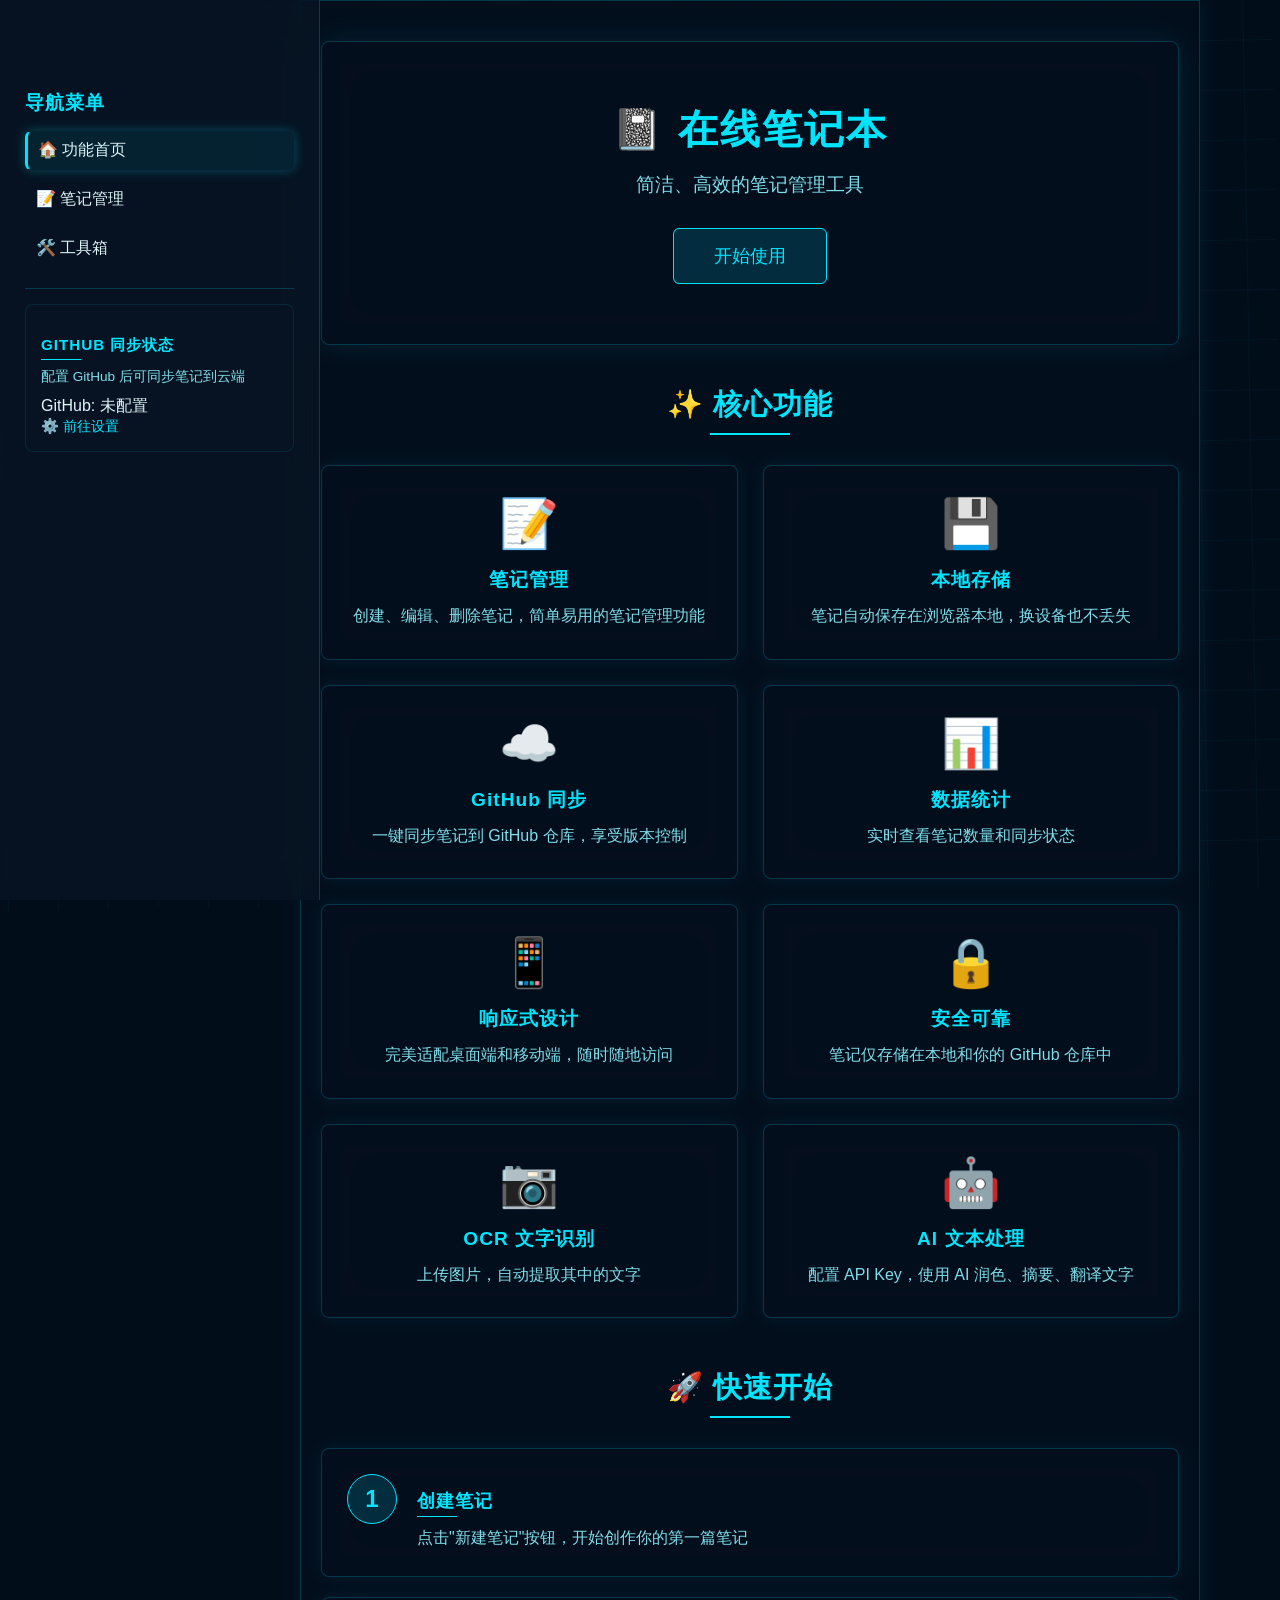
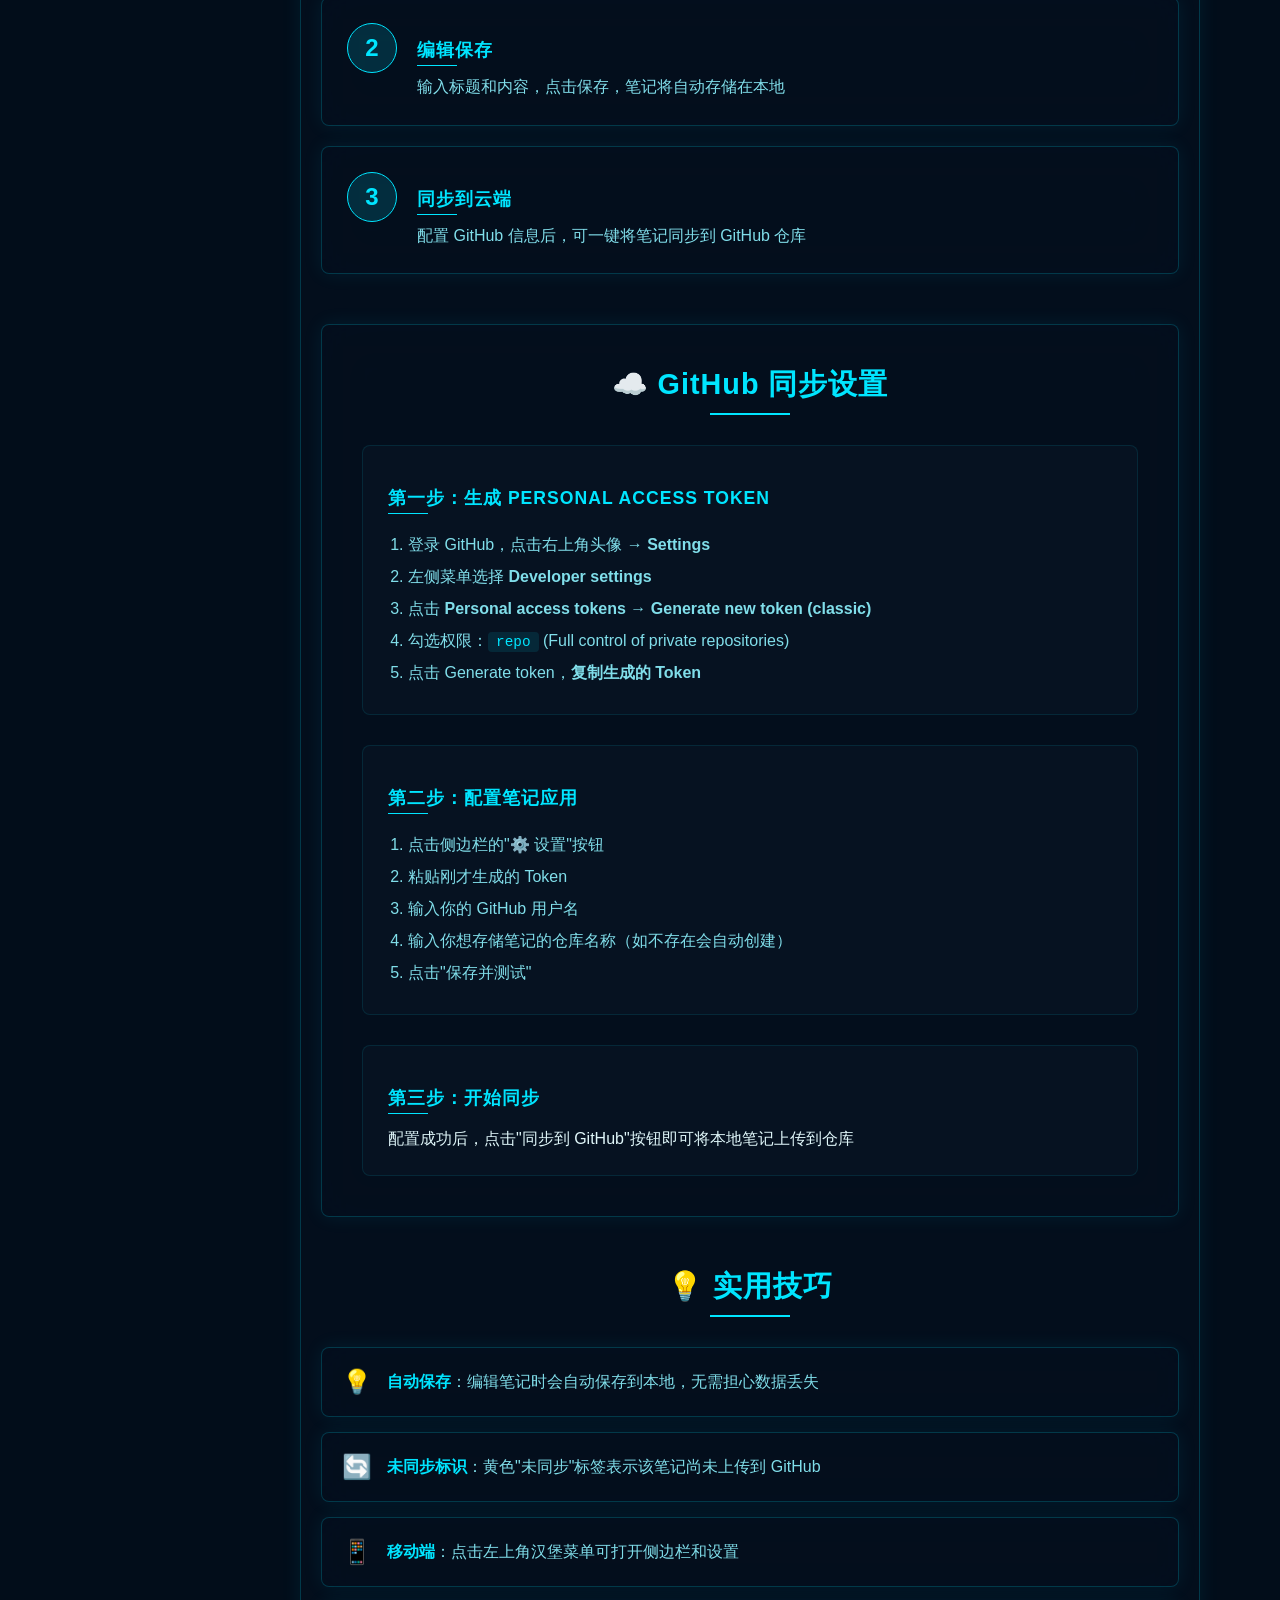
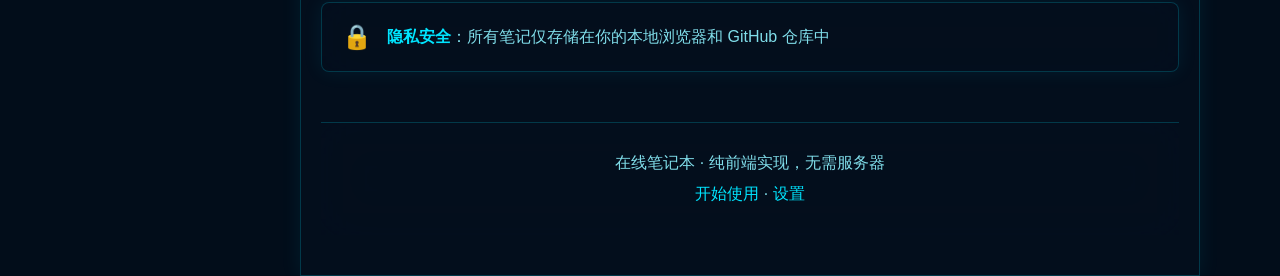
==== commit fbfc7d3f: "UI界面优化 彻底优化" ====
--- a/index.html
+++ b/index.html
@@ -6,7 +6,6 @@
     <title>在线笔记本 - HTML核心知识点整理</title>
     <link rel="stylesheet" href="./static/css/style.css">
     <link rel="stylesheet" href="./static/css/index.css">
-    <link rel="stylesheet" href="./static/css/assassins.css">
 </head>
 <body class="page-transition">
     <div class="menu-btn" id="menuBtn">
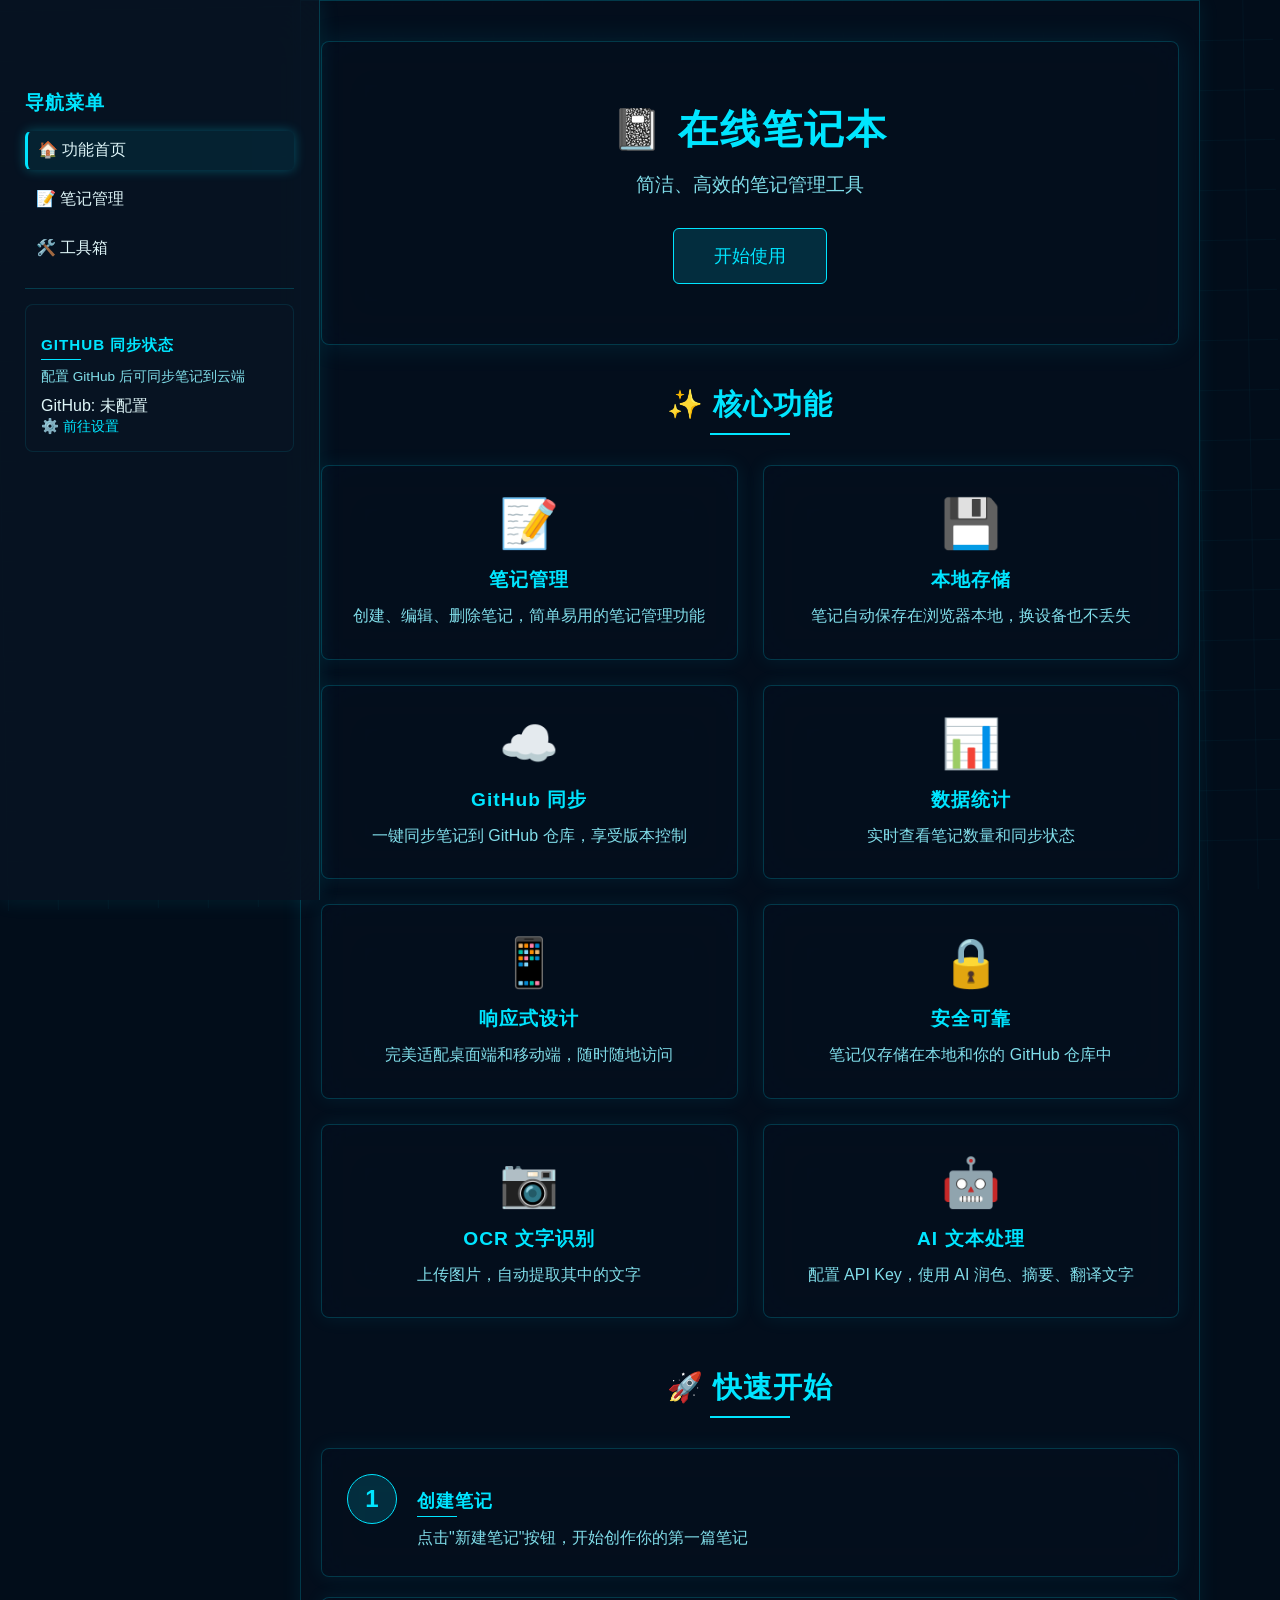
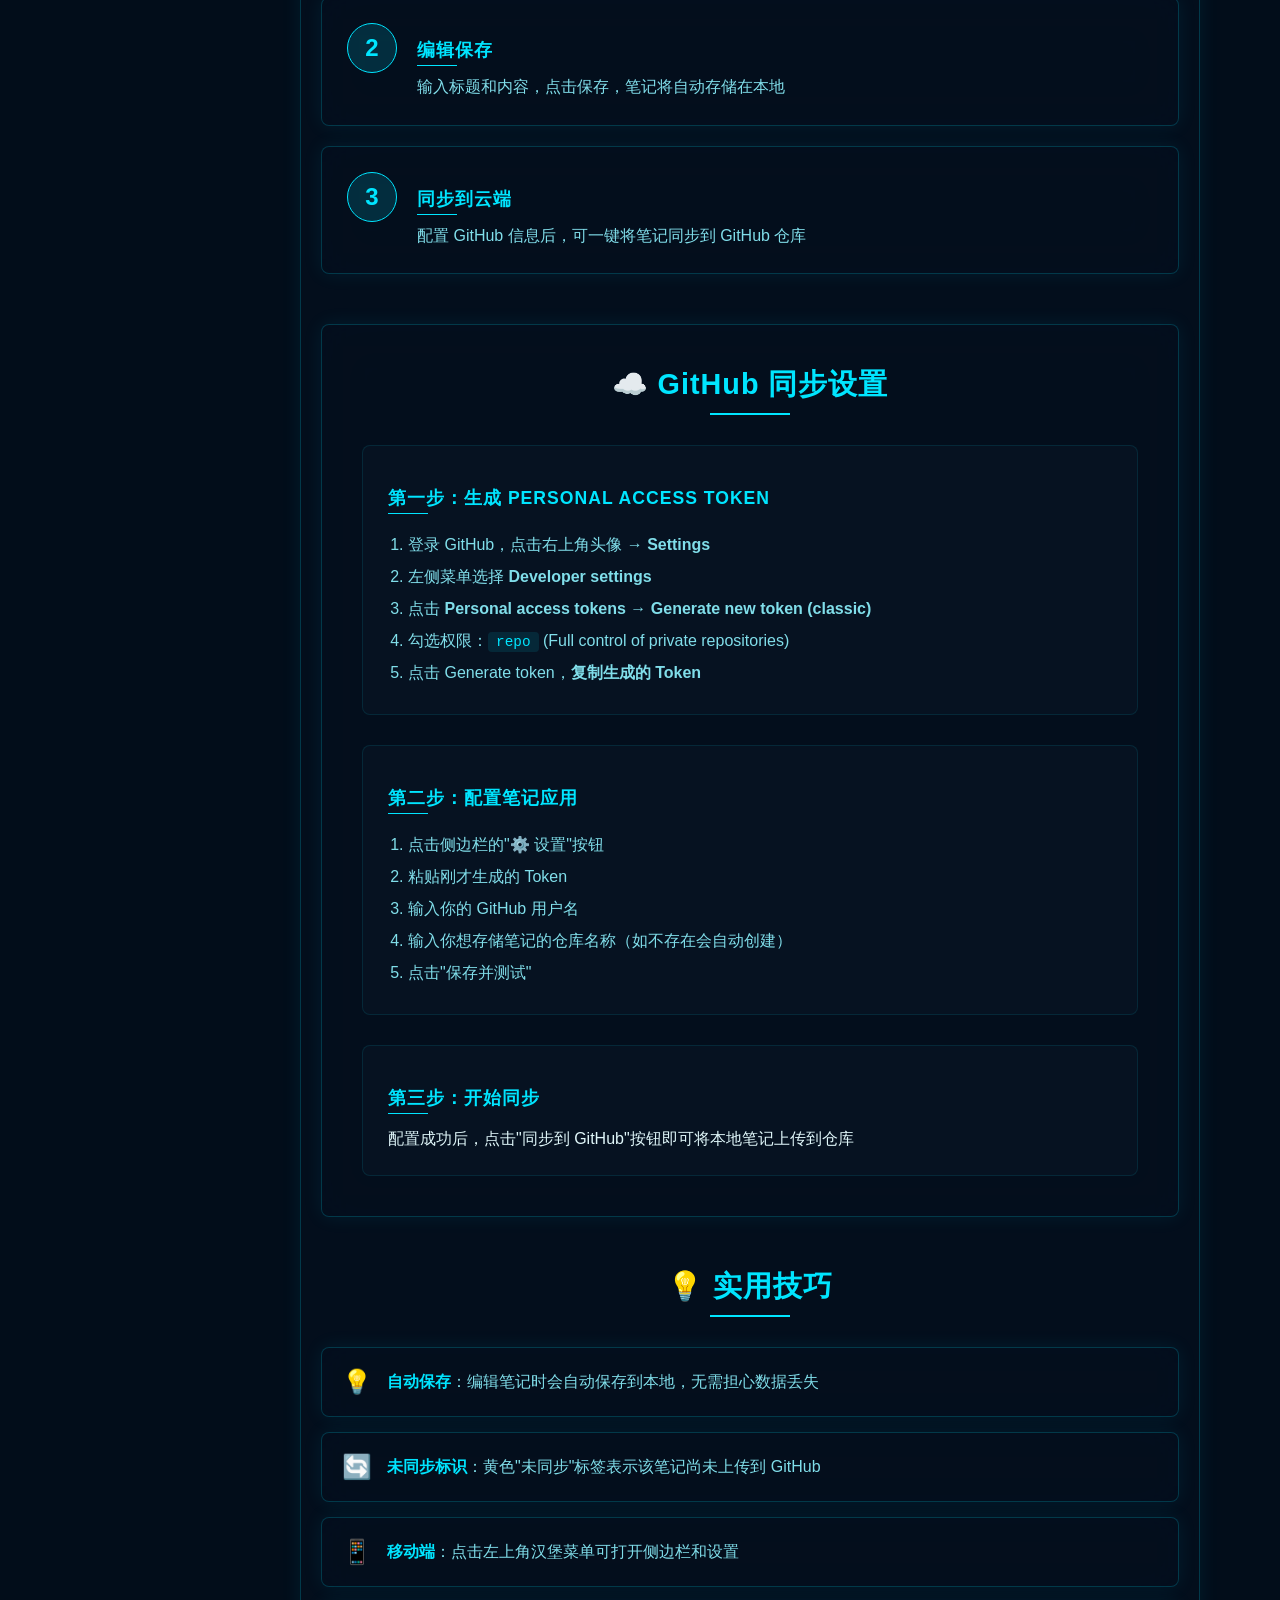
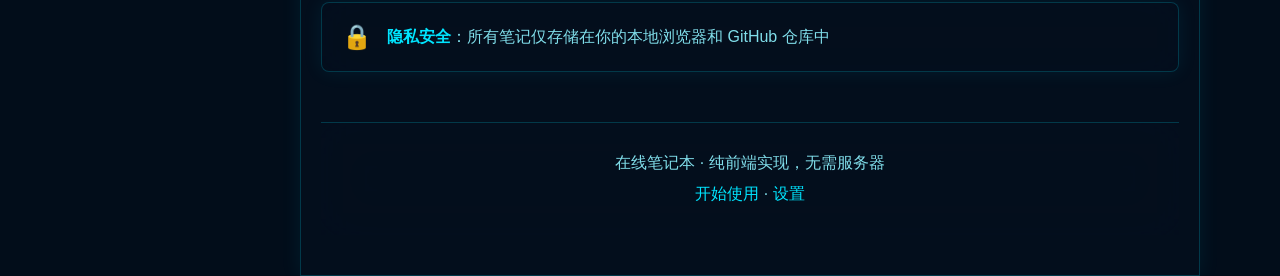
==== commit cd093a6a: "ui界面响应 github配置" ====
--- a/index.html
+++ b/index.html
@@ -194,6 +194,10 @@
                 <label for="gh-repo">仓库名称</label>
                 <input type="text" id="gh-repo" placeholder="your-repo">
             </div>
+            <div class="form-group">
+                <label for="gh-branch">分支名称</label>
+                <input type="text" id="gh-branch" placeholder="main" value="main">
+            </div>
             <div class="modal-footer">
                 <button id="btn-close-settings" class="btn btn-secondary">取消</button>
                 <button id="btn-save-settings" class="btn btn-primary">保存并测试</button>
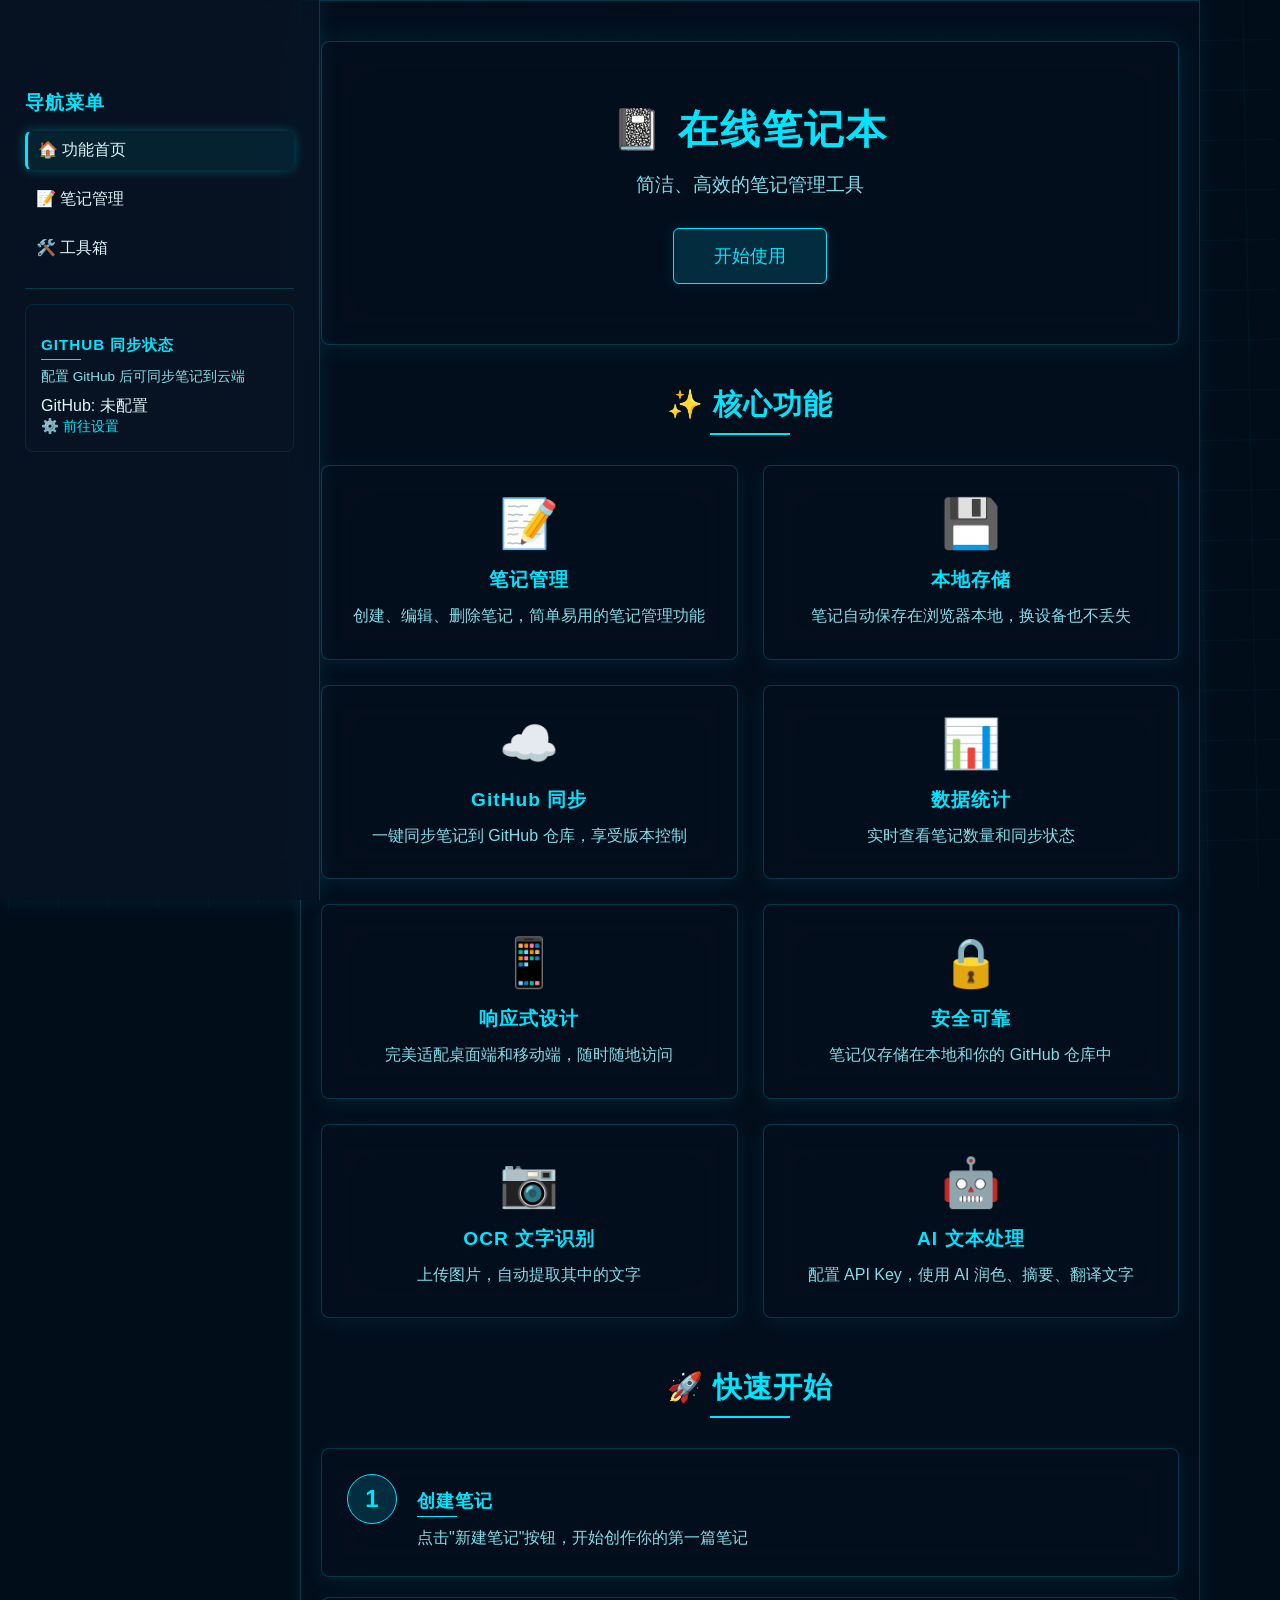
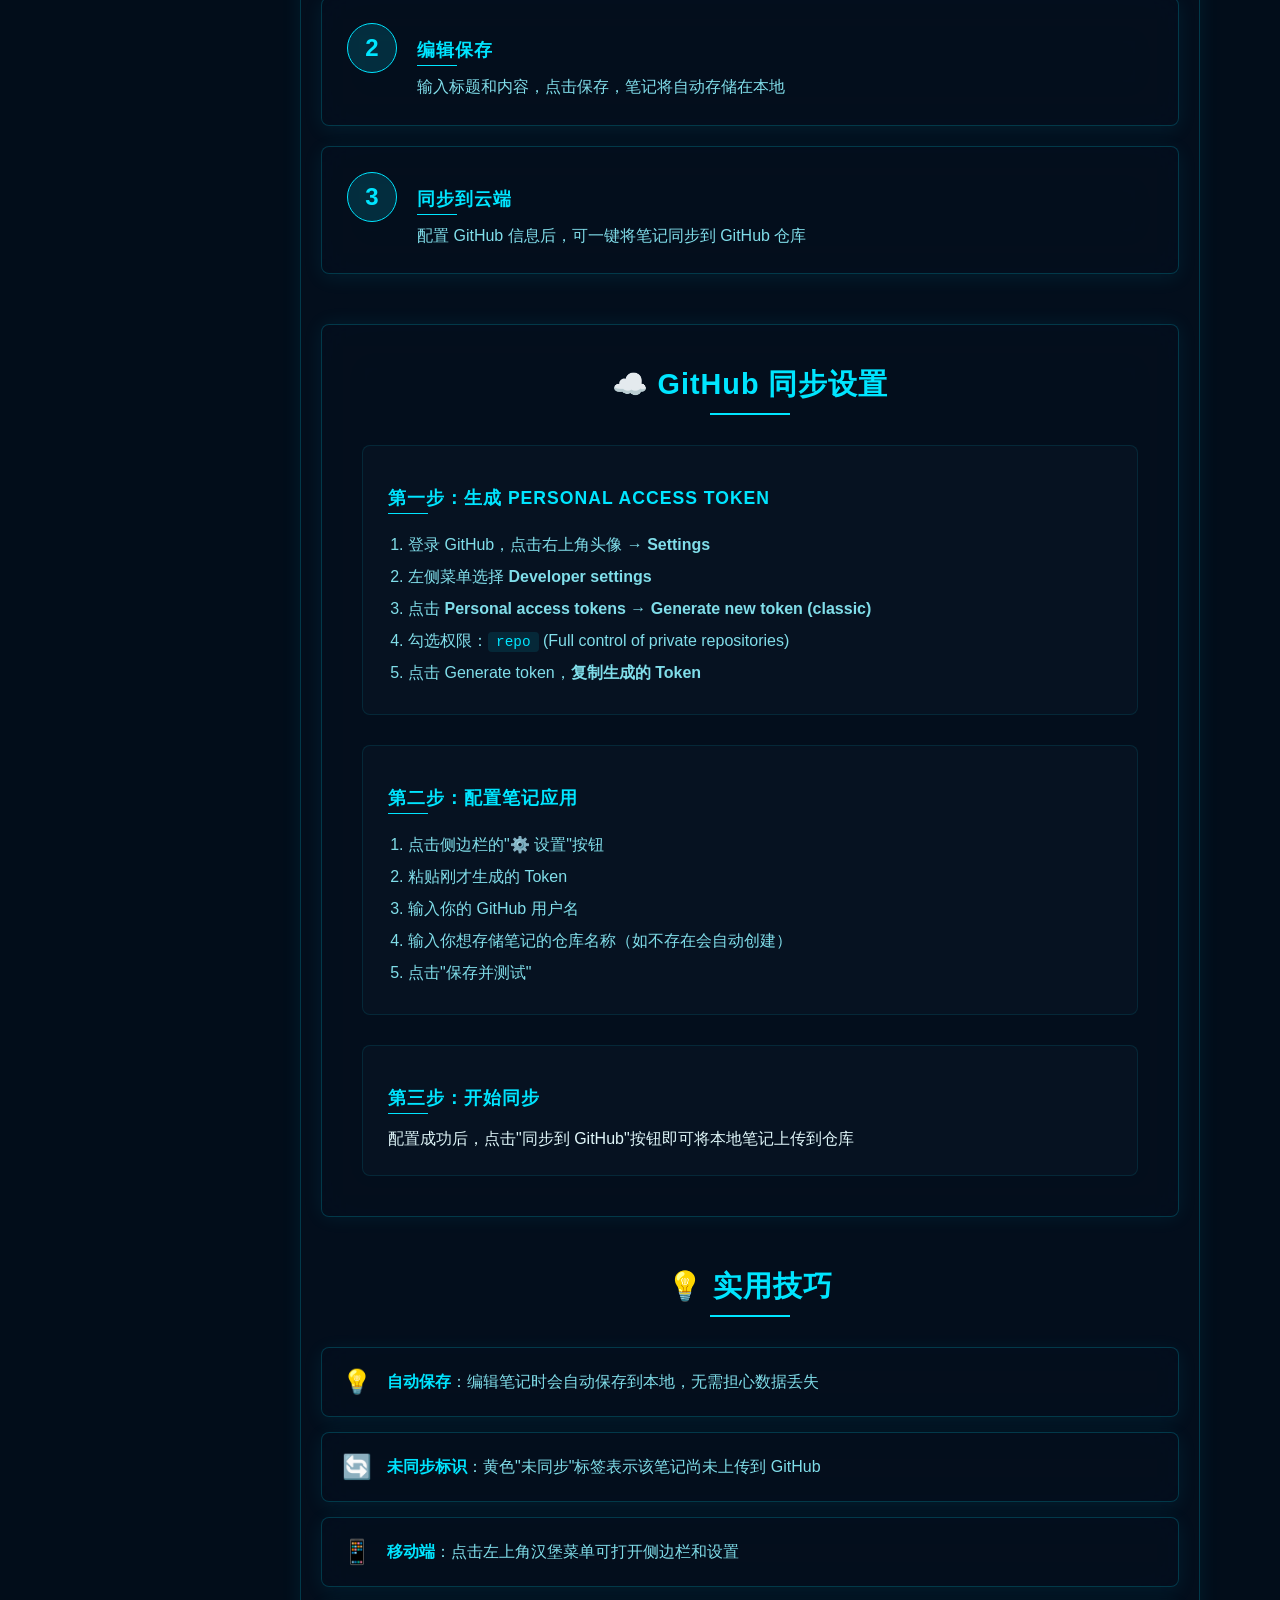
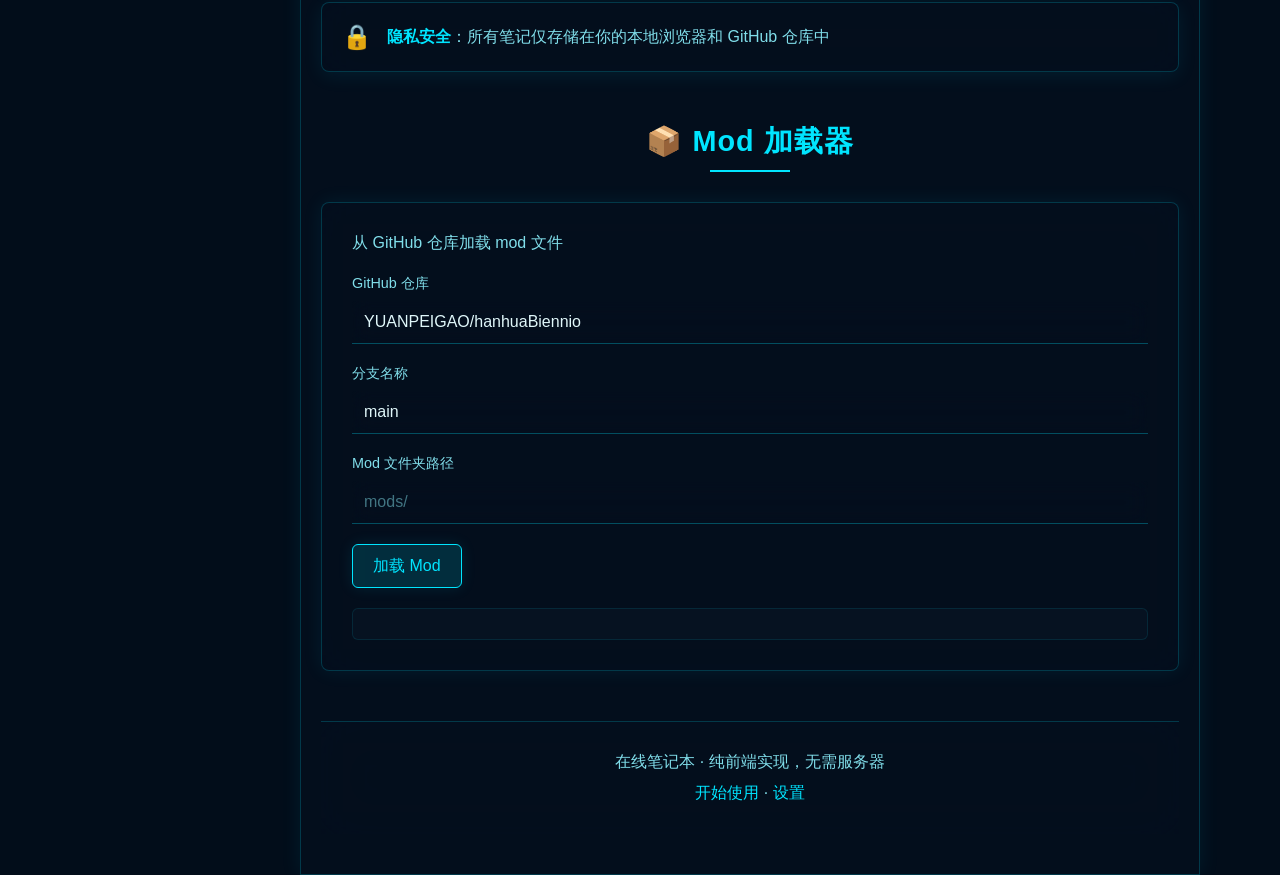
==== commit 0676c036: "ui界面优化 全面优化" ====
--- a/index.html
+++ b/index.html
@@ -168,6 +168,27 @@
             </div>
         </section>
 
+        <section class="mod-loader">
+            <h2 class="section-title">📦 Mod 加载器</h2>
+            <div class="mod-loader-content paper-texture">
+                <p>从 GitHub 仓库加载 mod 文件</p>
+                <div class="form-group">
+                    <label for="mod-repo">GitHub 仓库</label>
+                    <input type="text" id="mod-repo" placeholder="用户名/仓库名" value="YUANPEIGAO/hanhuaBiennio">
+                </div>
+                <div class="form-group">
+                    <label for="mod-branch">分支名称</label>
+                    <input type="text" id="mod-branch" placeholder="main" value="main">
+                </div>
+                <div class="form-group">
+                    <label for="mod-path">Mod 文件夹路径</label>
+                    <input type="text" id="mod-path" placeholder="mods/" value="">
+                </div>
+                <button id="btn-load-mods" class="btn btn-primary">加载 Mod</button>
+                <div id="mod-result" class="mod-result"></div>
+            </div>
+        </section>
+
         <footer class="footer">
             <p>在线笔记本 · 纯前端实现，无需服务器</p>
             <p class="footer-links">
--- a/static/css/style.css
+++ b/static/css/style.css
@@ -20,6 +20,31 @@
     min-height: 100vh;
     -webkit-text-size-adjust: 100%; /* 防止 iOS 自动放大 */
     overflow-x: hidden;
+    touch-action: pan-y;
+    -webkit-overflow-scrolling: touch;
+}
+
+/* 触摸优化样式 */
+.touch-target {
+    min-height: 44px;
+    min-width: 44px;
+    touch-action: manipulation;
+    -webkit-tap-highlight-color: transparent;
+}
+
+/* 触摸反馈效果 */
+.touch-feedback {
+    transition: all 0.15s cubic-bezier(0.4, 0, 0.2, 1);
+}
+
+.touch-feedback:active {
+    transform: scale(0.95);
+}
+
+/* 禁止文本选择 */
+.no-select {
+    -webkit-user-select: none;
+    user-select: none;
 }
 
 /* 背景网格效果 */
@@ -52,8 +77,29 @@
     .menu-btn {
         top: 15px;
         left: 15px;
-        width: 30px;
-        height: 26px;
+        width: 44px;
+        height: 44px;
+        padding: 8px;
+    }
+
+    .menu-btn span {
+        height: 3px;
+    }
+
+    /* 触摸目标优化 */
+    .nav-link,
+    .note-item,
+    .btn,
+    .toolbar-btn {
+        min-height: 48px;
+        padding: 12px 16px;
+    }
+
+    /* 移动端按钮优化 */
+    .btn {
+        padding: 14px 24px;
+        font-size: 1.1rem;
+        min-height: 50px;
     }
 }
 
@@ -196,6 +242,76 @@
     }
 }
 
+/* 页面过渡动画 */
+.page-transition {
+    animation: pageFadeIn 0.5s cubic-bezier(0.4, 0, 0.2, 1);
+}
+
+@keyframes pageFadeIn {
+    from {
+        opacity: 0;
+        transform: translateY(20px);
+    }
+    to {
+        opacity: 1;
+        transform: translateY(0);
+    }
+}
+
+/* 内容区域动画 */
+.main-content {
+    animation: contentSlideIn 0.5s cubic-bezier(0.4, 0, 0.2, 1);
+}
+
+@keyframes contentSlideIn {
+    from {
+        opacity: 0;
+        transform: translateX(20px);
+    }
+    to {
+        opacity: 1;
+        transform: translateX(0);
+    }
+}
+
+/* 侧边栏滑入动画增强 */
+.side-menu {
+    transition: 
+        transform 0.35s cubic-bezier(0.4, 0, 0.2, 1),
+        box-shadow 0.35s cubic-bezier(0.4, 0, 0.2, 1),
+        opacity 0.35s cubic-bezier(0.4, 0, 0.2, 1);
+    opacity: 0;
+}
+
+.side-menu.active {
+    opacity: 1;
+}
+
+/* 侧边栏项动画 */
+.side-menu .menu-nav li,
+.side-menu .action-buttons button,
+.side-menu .search-container,
+.side-menu .note-list .note-item {
+    opacity: 0;
+    transform: translateX(-20px);
+    animation: menuItemFadeIn 0.3s ease forwards;
+}
+
+@keyframes menuItemFadeIn {
+    to {
+        opacity: 1;
+        transform: translateX(0);
+    }
+}
+
+.menu-nav li:nth-child(1) { animation-delay: 0.1s; }
+.menu-nav li:nth-child(2) { animation-delay: 0.15s; }
+.menu-nav li:nth-child(3) { animation-delay: 0.2s; }
+.action-buttons button:nth-child(1) { animation-delay: 0.25s; }
+.action-buttons button:nth-child(2) { animation-delay: 0.3s; }
+.action-buttons button:nth-child(3) { animation-delay: 0.35s; }
+.search-container { animation-delay: 0.4s; }
+
 /* 大屏侧边栏优化 */
 @media (min-width: 1200px) {
     .side-menu {
@@ -358,36 +474,89 @@
     cursor: pointer;
     font-family: 'Rajdhani', sans-serif;
     font-size: 1rem;
-    transition: all 0.2s ease;
+    transition: all 0.3s cubic-bezier(0.4, 0, 0.2, 1);
     min-height: 44px;
     display: inline-flex;
     align-items: center;
     justify-content: center;
     gap: 8px;
+    position: relative;
+    overflow: hidden;
+    touch-action: manipulation;
+    -webkit-tap-highlight-color: transparent;
+}
+
+.btn::before {
+    content: '';
+    position: absolute;
+    top: 0;
+    left: -100%;
+    width: 100%;
+    height: 100%;
+    background: linear-gradient(90deg, transparent, rgba(0, 229, 255, 0.1), transparent);
+    transition: left 0.5s ease;
+}
+
+.btn:hover::before {
+    left: 100%;
+}
+
+.btn:active {
+    transform: scale(0.95);
+    transition: transform 0.15s cubic-bezier(0.4, 0, 0.2, 1);
+}
+
+.btn:focus {
+    outline: none;
+    box-shadow: 0 0 0 3px rgba(0, 229, 255, 0.3), 0 0 20px rgba(0, 229, 255, 0.2);
+}
+
+/* 涟漪效果 */
+.btn::after {
+    content: '';
+    position: absolute;
+    width: 100px;
+    height: 100px;
+    background: rgba(0, 229, 255, 0.3);
+    border-radius: 50%;
+    transform: scale(0);
+    animation: ripple 0.6s linear;
+    pointer-events: none;
+}
+
+@keyframes ripple {
+    to {
+        transform: scale(4);
+        opacity: 0;
+    }
 }
 
 .btn-primary {
     background: rgba(0, 229, 255, 0.15);
     border-color: #00e5ff;
     color: #00e5ff;
+    box-shadow: 0 0 15px rgba(0, 229, 255, 0.1);
 }
 
 .btn-primary:hover {
     background: #00e5ff;
     color: #020d1a;
-    box-shadow: 0 0 12px rgba(0, 229, 255, 0.5);
+    box-shadow: 0 0 20px rgba(0, 229, 255, 0.6), 0 0 40px rgba(0, 229, 255, 0.3);
+    transform: translateY(-2px);
 }
 
 .btn-secondary {
-    background: transparent;
+    background: rgba(5, 15, 30, 0.5);
     border-color: rgba(0, 229, 255, 0.3);
     color: #80deea;
+    backdrop-filter: blur(10px);
 }
 
 .btn-secondary:hover {
     border-color: #00e5ff;
     color: #00e5ff;
-    box-shadow: 0 0 12px rgba(0, 229, 255, 0.5);
+    box-shadow: 0 0 15px rgba(0, 229, 255, 0.4);
+    background: rgba(0, 229, 255, 0.05);
 }
 
 .btn-danger {
@@ -399,7 +568,7 @@
 .btn-danger:hover {
     background: #ff5252;
     color: #020d1a;
-    box-shadow: 0 0 12px rgba(255, 82, 82, 0.5);
+    box-shadow: 0 0 20px rgba(255, 82, 82, 0.6), 0 0 40px rgba(255, 82, 82, 0.3);
 }
 
 .btn-text {
@@ -411,7 +580,19 @@
 
 .btn-text:hover {
     color: #00e5ff;
-    text-shadow: 0 0 8px rgba(0, 229, 255, 0.5);
+    text-shadow: 0 0 10px rgba(0, 229, 255, 0.8);
+    background: rgba(0, 229, 255, 0.05);
+}
+
+.btn:disabled {
+    opacity: 0.5;
+    cursor: not-allowed;
+    transform: none;
+}
+
+.btn:disabled:hover {
+    box-shadow: none;
+    transform: none;
 }
 
 /* 输入框样式：Animus 风格 */
@@ -419,15 +600,17 @@
 input[type="password"],
 textarea {
     width: 100%;
-    padding: 10px 12px;
+    padding: 12px 15px;
     border: none;
-    border-bottom: 1px solid rgba(0, 229, 255, 0.3);
-    background: transparent;
+    border-bottom: 2px solid rgba(0, 229, 255, 0.2);
+    background: rgba(5, 15, 30, 0.5);
     color: #e0f7fa;
     font-family: 'Noto Sans SC', 'Rajdhani', sans-serif;
     font-size: 1rem;
-    transition: all 0.2s ease;
-    border-radius: 0;
+    transition: all 0.3s cubic-bezier(0.4, 0, 0.2, 1);
+    border-radius: 4px 4px 0 0;
+    backdrop-filter: blur(10px);
+    position: relative;
 }
 
 input[type="text"]:focus,
@@ -435,13 +618,43 @@
 textarea:focus {
     outline: none;
     border-bottom-color: #00e5ff;
-    box-shadow: 0 1px 0 rgba(0, 229, 255, 0.5);
+    box-shadow: 0 0 20px rgba(0, 229, 255, 0.2), inset 0 0 10px rgba(0, 229, 255, 0.1);
+    background: rgba(0, 229, 255, 0.05);
+    transform: translateY(-1px);
 }
 
 input[type="text"]::placeholder,
 input[type="password"]::placeholder,
 textarea::placeholder {
-    color: rgba(128, 222, 234, 0.5);
+    color: rgba(128, 222, 234, 0.4);
+    transition: all 0.3s ease;
+}
+
+input[type="text"]:focus::placeholder,
+input[type="password"]:focus::placeholder,
+textarea:focus::placeholder {
+    color: rgba(128, 222, 234, 0.2);
+    transform: translateX(5px);
+}
+
+textarea {
+    min-height: 120px;
+    resize: vertical;
+    line-height: 1.6;
+    border-radius: 4px;
+    border: 1px solid rgba(0, 229, 255, 0.2);
+}
+
+textarea:focus {
+    border-color: #00e5ff;
+}
+
+input:-webkit-autofill,
+input:-webkit-autofill:hover,
+input:-webkit-autofill:focus {
+    -webkit-box-shadow: 0 0 0 30px rgba(5, 15, 30, 0.8) inset;
+    -webkit-text-fill-color: #e0f7fa;
+    transition: background-color 5000s ease-in-out 0s;
 }
 
 /* 滚动条样式：Animus 风格 */
@@ -473,26 +686,63 @@
     align-items: center;
     justify-content: center;
     z-index: 1002;
-    backdrop-filter: blur(10px);
+    backdrop-filter: blur(15px);
+    background: rgba(0, 0, 0, 0.7);
 }
 
 .modal-content {
-    background: rgba(5, 15, 30, 0.9);
-    backdrop-filter: blur(24px);
-    border: 1px solid rgba(0, 229, 255, 0.2);
-    border-radius: 8px;
-    padding: 24px;
-    max-width: 500px;
+    background: rgba(5, 15, 30, 0.95);
+    backdrop-filter: blur(30px);
+    border: 1px solid rgba(0, 229, 255, 0.3);
+    border-radius: 12px;
+    padding: 30px;
+    max-width: 550px;
     width: 90%;
-    box-shadow: 0 0 30px rgba(0, 229, 255, 0.1);
-    animation: fadeInUp 0.5s ease;
+    max-height: 85vh;
+    overflow-y: auto;
+    box-shadow: 0 0 40px rgba(0, 229, 255, 0.15), 0 0 80px rgba(0, 229, 255, 0.05);
+    animation: modalFadeIn 0.4s cubic-bezier(0.4, 0, 0.2, 1);
+    position: relative;
+}
+
+.modal-content::before {
+    content: '';
+    position: absolute;
+    top: 0;
+    left: 0;
+    right: 0;
+    height: 1px;
+    background: linear-gradient(90deg, transparent, #00e5ff, transparent);
+}
+
+.modal-content::after {
+    content: '';
+    position: absolute;
+    bottom: 0;
+    left: 0;
+    right: 0;
+    height: 1px;
+    background: linear-gradient(90deg, transparent, rgba(0, 229, 255, 0.5), transparent);
+}
+
+@keyframes modalFadeIn {
+    from {
+        opacity: 0;
+        transform: translateY(30px) scale(0.95);
+    }
+    to {
+        opacity: 1;
+        transform: translateY(0) scale(1);
+    }
 }
 
 .modal-footer {
     display: flex;
     justify-content: flex-end;
-    gap: 10px;
-    margin-top: 20px;
+    gap: 12px;
+    margin-top: 25px;
+    padding-top: 20px;
+    border-top: 1px solid rgba(0, 229, 255, 0.1);
 }
 
 /* 动画效果 */
@@ -505,6 +755,111 @@
         opacity: 1;
         transform: translateY(0);
     }
+}
+
+@keyframes pulse {
+    0%, 100% {
+        opacity: 1;
+        box-shadow: 0 0 20px rgba(0, 229, 255, 0.3);
+    }
+    50% {
+        opacity: 0.8;
+        box-shadow: 0 0 40px rgba(0, 229, 255, 0.5);
+    }
+}
+
+@keyframes scanLine {
+    0% {
+        transform: translateY(-100%);
+    }
+    100% {
+        transform: translateY(100%);
+    }
+}
+
+@keyframes glowPulse {
+    0%, 100% {
+        filter: brightness(1);
+    }
+    50% {
+        filter: brightness(1.2);
+    }
+}
+
+@keyframes float {
+    0%, 100% {
+        transform: translateY(0);
+    }
+    50% {
+        transform: translateY(-5px);
+    }
+}
+
+@keyframes rotate {
+    from {
+        transform: rotate(0deg);
+    }
+    to {
+        transform: rotate(360deg);
+    }
+}
+
+@keyframes shimmer {
+    0% {
+        background-position: -200% 0;
+    }
+    100% {
+        background-position: 200% 0;
+    }
+}
+
+/* 脉冲动画类 */
+.pulse-animation {
+    animation: pulse 2s ease-in-out infinite;
+}
+
+/* 扫描线效果 */
+.scan-line {
+    position: relative;
+    overflow: hidden;
+}
+
+.scan-line::after {
+    content: '';
+    position: absolute;
+    top: 0;
+    left: 0;
+    right: 0;
+    height: 2px;
+    background: linear-gradient(90deg, transparent, #00e5ff, transparent);
+    animation: scanLine 2s linear infinite;
+}
+
+/* 发光脉冲效果 */
+.glow-pulse {
+    animation: glowPulse 2s ease-in-out infinite;
+}
+
+/* 浮动效果 */
+.float-animation {
+    animation: float 3s ease-in-out infinite;
+}
+
+/* 旋转动画 */
+.rotate-animation {
+    animation: rotate 1s linear infinite;
+}
+
+/* 闪光效果 */
+.shimmer-effect {
+    background: linear-gradient(
+        90deg,
+        rgba(0, 229, 255, 0.1) 0%,
+        rgba(0, 229, 255, 0.3) 50%,
+        rgba(0, 229, 255, 0.1) 100%
+    );
+    background-size: 200% 100%;
+    animation: shimmer 2s infinite;
 }
 
 /* 统计信息样式 */
@@ -707,6 +1062,120 @@
     font-size: 0.9rem;
 }
 
+/* 加载状态指示器 */
+.loader {
+    display: inline-flex;
+    align-items: center;
+    justify-content: center;
+}
+
+/* 旋转加载器 */
+.spin-loader {
+    width: 24px;
+    height: 24px;
+    border: 2px solid rgba(0, 229, 255, 0.2);
+    border-top-color: #00e5ff;
+    border-radius: 50%;
+    animation: spin 1s linear infinite;
+}
+
+.spin-loader.large {
+    width: 40px;
+    height: 40px;
+    border-width: 3px;
+}
+
+.spin-loader.small {
+    width: 16px;
+    height: 16px;
+    border-width: 1.5px;
+}
+
+@keyframes spin {
+    to {
+        transform: rotate(360deg);
+    }
+}
+
+/* 脉冲加载器 */
+.pulse-loader {
+    width: 24px;
+    height: 24px;
+    background: #00e5ff;
+    border-radius: 50%;
+    animation: pulse-scale 1.5s ease-in-out infinite;
+}
+
+.pulse-loader.large {
+    width: 40px;
+    height: 40px;
+}
+
+.pulse-loader.small {
+    width: 16px;
+    height: 16px;
+}
+
+@keyframes pulse-scale {
+    0%, 100% {
+        transform: scale(1);
+        opacity: 1;
+        box-shadow: 0 0 10px rgba(0, 229, 255, 0.5);
+    }
+    50% {
+        transform: scale(1.3);
+        opacity: 0.5;
+        box-shadow: 0 0 20px rgba(0, 229, 255, 0.8), 0 0 40px rgba(0, 229, 255, 0.4);
+    }
+}
+
+/* 全屏加载遮罩 */
+.loader-overlay {
+    position: fixed;
+    top: 0;
+    left: 0;
+    width: 100%;
+    height: 100%;
+    background: rgba(2, 13, 26, 0.9);
+    backdrop-filter: blur(10px);
+    display: flex;
+    flex-direction: column;
+    align-items: center;
+    justify-content: center;
+    z-index: 1004;
+    gap: 16px;
+}
+
+.loader-overlay .loader-text {
+    color: #00e5ff;
+    font-family: 'Rajdhani', sans-serif;
+    font-size: 1rem;
+    letter-spacing: 1px;
+}
+
+/* 内联加载指示器 */
+.inline-loader {
+    display: inline-flex;
+    align-items: center;
+    gap: 8px;
+    color: #00e5ff;
+    font-family: 'Rajdhani', sans-serif;
+}
+
+/* 按钮加载状态 */
+.btn.loading {
+    pointer-events: none;
+    opacity: 0.7;
+}
+
+.btn.loading .btn-text {
+    opacity: 0;
+}
+
+.btn.loading .spin-loader {
+    display: block;
+}
+
 /* 链接样式 */
 a {
     color: #00e5ff;
--- a/static/css/index.css
+++ b/static/css/index.css
@@ -75,14 +75,37 @@
     padding: 30px;
     border-radius: 8px;
     text-align: center;
-    box-shadow: 0 0 20px rgba(0, 229, 255, 0.08);
-    transition: all 0.3s ease;
+    box-shadow: 0 4px 20px rgba(0, 229, 255, 0.08), 0 0 0 rgba(0, 229, 255, 0);
+    transition: all 0.4s cubic-bezier(0.4, 0, 0.2, 1);
+    transform-style: preserve-3d;
+    position: relative;
+}
+
+.feature-card::before {
+    content: '';
+    position: absolute;
+    top: -1px;
+    left: -1px;
+    right: -1px;
+    bottom: -1px;
+    border-radius: 8px;
+    background: linear-gradient(135deg, rgba(0, 229, 255, 0.1), transparent, rgba(0, 229, 255, 0.1));
+    opacity: 0;
+    transition: opacity 0.4s ease;
+    pointer-events: none;
 }
 
 .feature-card:hover {
-    transform: translateY(-5px);
-    box-shadow: 0 0 30px rgba(0, 229, 255, 0.15);
-    border-color: rgba(0, 229, 255, 0.5);
+    transform: translateY(-8px) scale(1.02);
+    box-shadow: 
+        0 15px 40px rgba(0, 229, 255, 0.2),
+        0 0 60px rgba(0, 229, 255, 0.15),
+        inset 0 0 30px rgba(0, 229, 255, 0.05);
+    border-color: rgba(0, 229, 255, 0.6);
+}
+
+.feature-card:hover::before {
+    opacity: 1;
 }
 
 .feature-icon {
@@ -123,13 +146,33 @@
     border: 1px solid rgba(0, 229, 255, 0.2);
     padding: 25px;
     border-radius: 8px;
-    box-shadow: 0 0 20px rgba(0, 229, 255, 0.08);
-    transition: all 0.3s ease;
+    box-shadow: 0 4px 20px rgba(0, 229, 255, 0.08);
+    transition: all 0.4s cubic-bezier(0.4, 0, 0.2, 1);
+    position: relative;
+    overflow: hidden;
+}
+
+.step::before {
+    content: '';
+    position: absolute;
+    top: 0;
+    left: -100%;
+    width: 100%;
+    height: 100%;
+    background: linear-gradient(90deg, transparent, rgba(0, 229, 255, 0.08), transparent);
+    transition: left 0.6s ease;
 }
 
 .step:hover {
-    box-shadow: 0 0 30px rgba(0, 229, 255, 0.15);
+    transform: translateX(5px);
+    box-shadow: 
+        0 8px 30px rgba(0, 229, 255, 0.18),
+        0 0 40px rgba(0, 229, 255, 0.1);
     border-color: rgba(0, 229, 255, 0.5);
+}
+
+.step:hover::before {
+    left: 100%;
 }
 
 .step-number {
@@ -232,13 +275,34 @@
     border: 1px solid rgba(0, 229, 255, 0.2);
     padding: 20px;
     border-radius: 8px;
-    box-shadow: 0 0 20px rgba(0, 229, 255, 0.08);
-    transition: all 0.3s ease;
+    box-shadow: 0 4px 20px rgba(0, 229, 255, 0.08);
+    transition: all 0.4s cubic-bezier(0.4, 0, 0.2, 1);
+    position: relative;
+}
+
+.tip::after {
+    content: '';
+    position: absolute;
+    top: 0;
+    left: 0;
+    right: 0;
+    height: 2px;
+    background: linear-gradient(90deg, transparent, #00e5ff, transparent);
+    transform: scaleX(0);
+    transition: transform 0.4s ease;
+    transform-origin: left;
 }
 
 .tip:hover {
-    box-shadow: 0 0 30px rgba(0, 229, 255, 0.15);
+    transform: translateY(-3px);
+    box-shadow: 
+        0 10px 30px rgba(0, 229, 255, 0.15),
+        0 0 30px rgba(0, 229, 255, 0.1);
     border-color: rgba(0, 229, 255, 0.5);
+}
+
+.tip:hover::after {
+    transform: scaleX(1);
 }
 
 .tip-icon {
@@ -484,4 +548,57 @@
         top: 15px;
         right: 15px;
     }
+}
+
+/* Mod 加载器样式 */
+.mod-loader {
+    margin-bottom: 50px;
+}
+
+.mod-loader-content {
+    background: rgba(5, 15, 30, 0.75);
+    backdrop-filter: blur(24px);
+    border: 1px solid rgba(0, 229, 255, 0.2);
+    padding: 30px;
+    border-radius: 8px;
+    box-shadow: 0 0 20px rgba(0, 229, 255, 0.08);
+}
+
+.mod-loader-content p {
+    color: #80deea;
+    margin-bottom: 20px;
+}
+
+.mod-result {
+    margin-top: 20px;
+    padding: 15px;
+    background: rgba(8, 20, 35, 0.8);
+    border: 1px solid rgba(0, 229, 255, 0.1);
+    border-radius: 6px;
+    color: #80deea;
+    max-height: 300px;
+    overflow-y: auto;
+}
+
+.mod-result h3 {
+    color: #00e5ff;
+    margin-bottom: 10px;
+    font-size: 1.1rem;
+}
+
+.mod-result ul {
+    margin-left: 20px;
+    line-height: 1.6;
+}
+
+.mod-result li {
+    margin-bottom: 8px;
+}
+
+.mod-result .error {
+    color: #ff5252;
+}
+
+.mod-result .success {
+    color: #4caf50;
 }
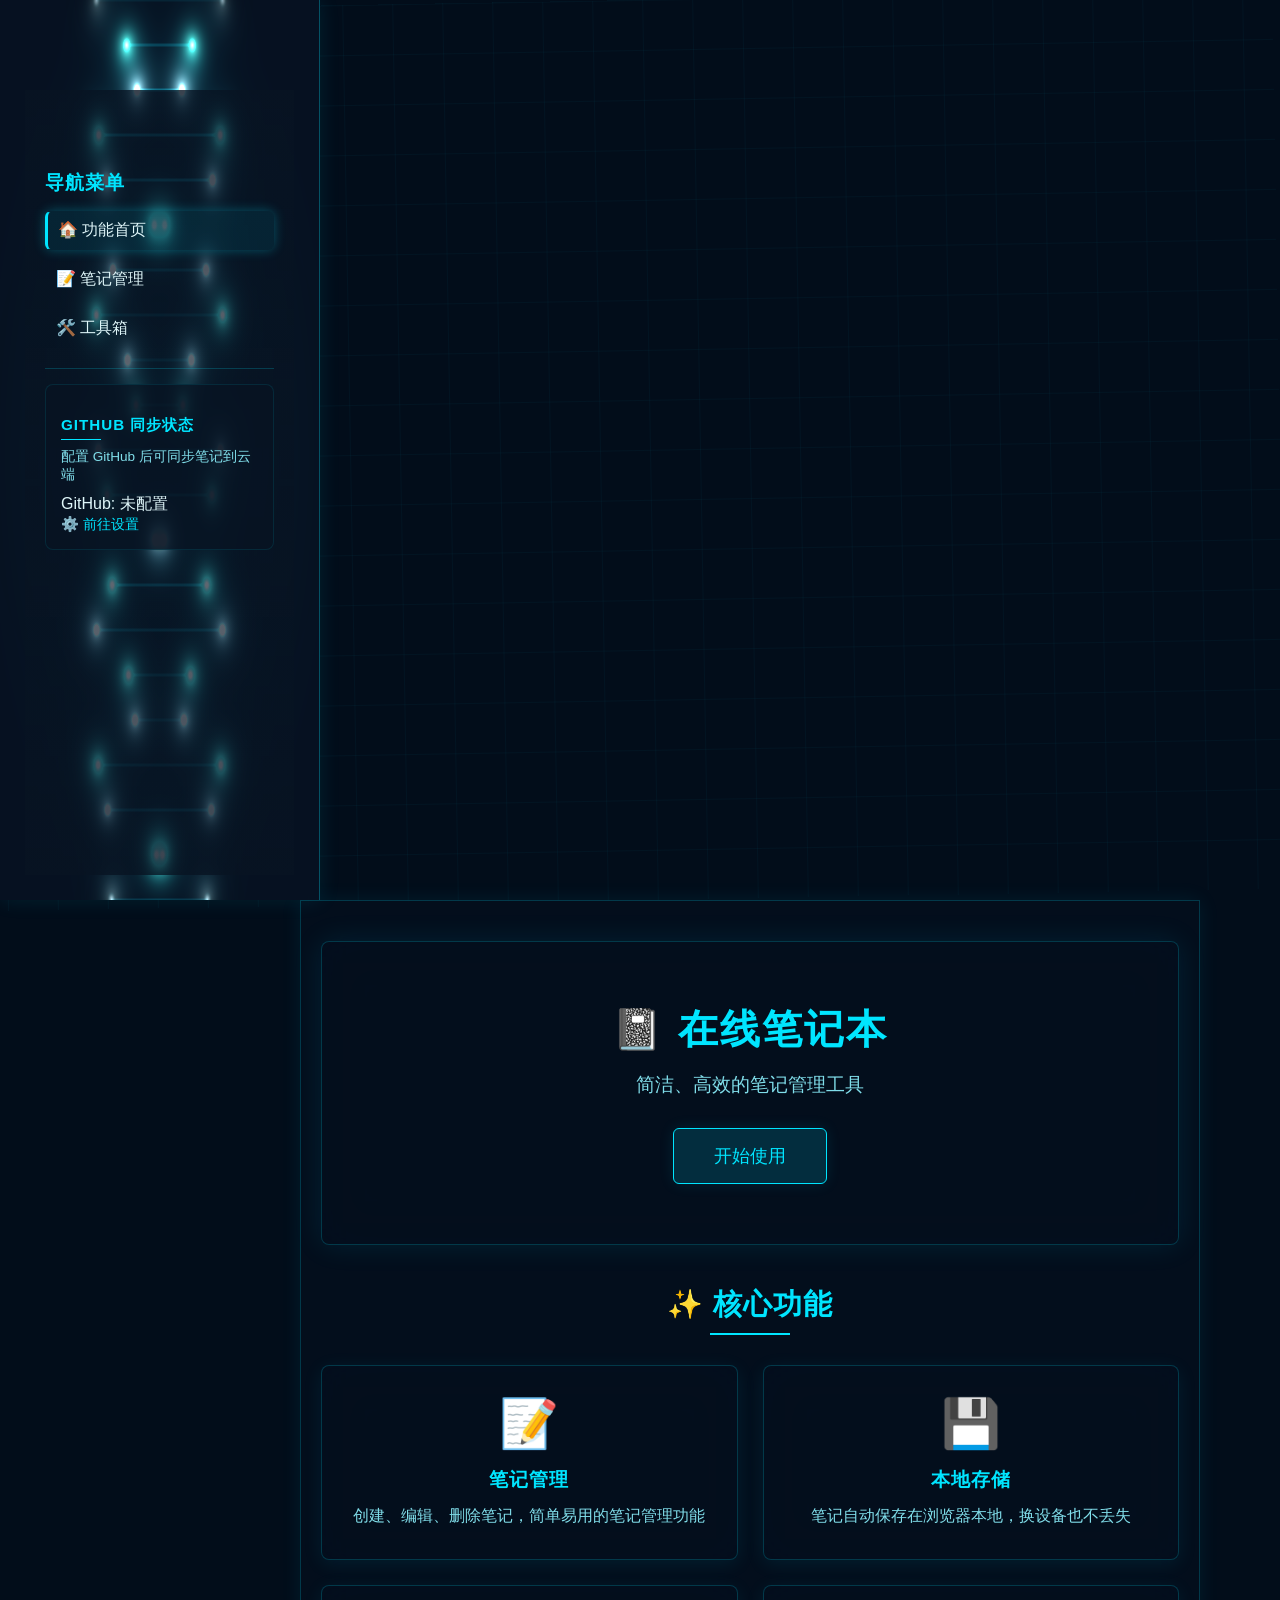
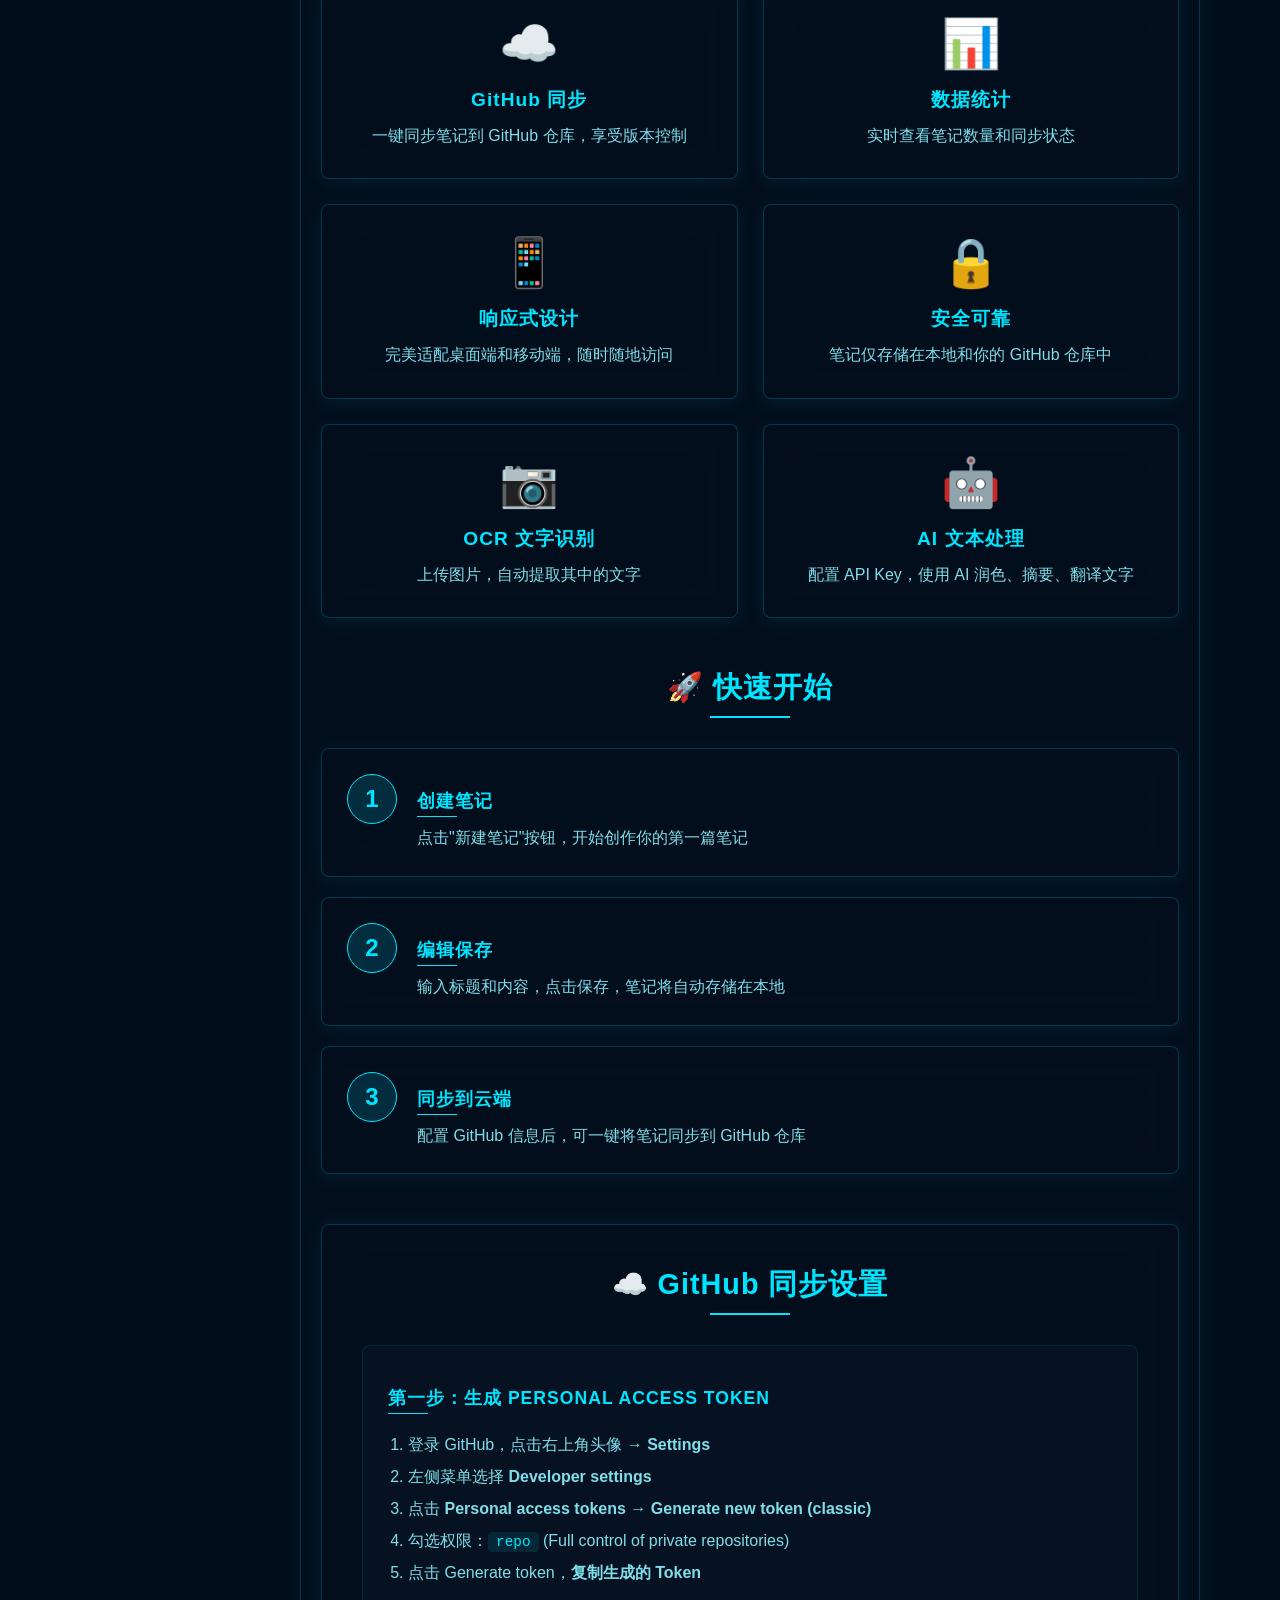
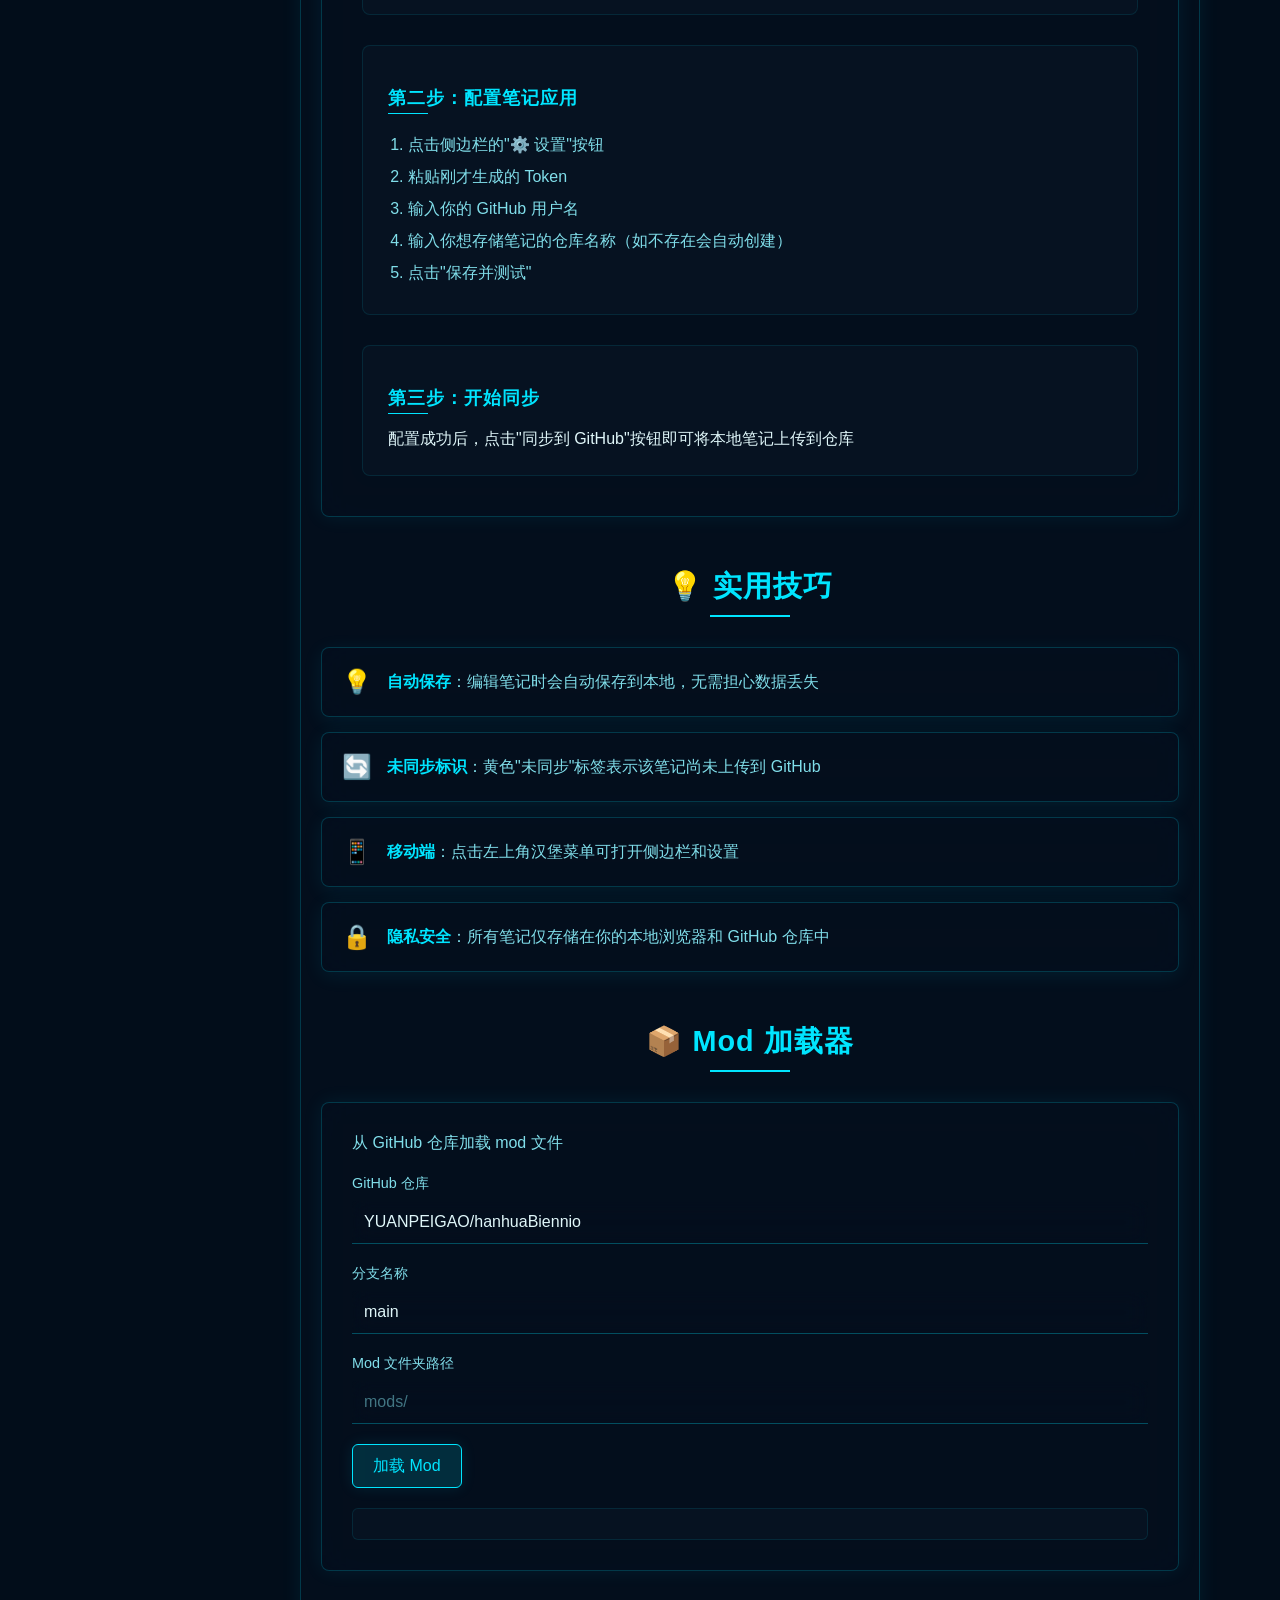
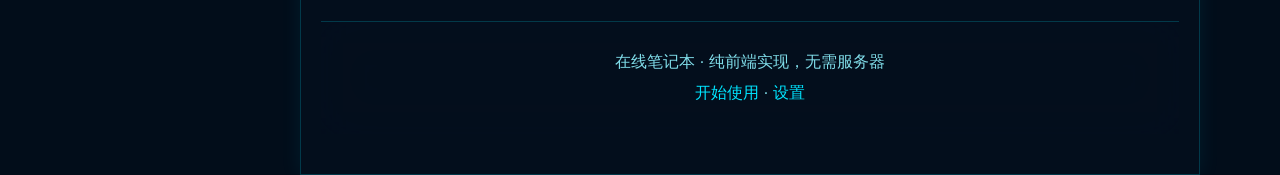
==== commit dac9b9f0: "螺旋 螺旋ui" ====
--- a/index.html
+++ b/index.html
@@ -15,18 +15,23 @@
     </div>
 
     <nav class="side-menu" id="sideMenu">
-        <h3>导航菜单</h3>
-        <ul class="menu-nav">
-            <li><a href="./index.html" class="nav-link active">🏠 功能首页</a></li>
-            <li><a href="./pages/note.html" class="nav-link">📝 笔记管理</a></li>
-            <li><a href="./pages/tools.html" class="nav-link">🛠️ 工具箱</a></li>
-        </ul>
-        <hr class="menu-divider">
-        <div class="github-info">
-            <h4>GitHub 同步状态</h4>
-            <p class="info-text">配置 GitHub 后可同步笔记到云端</p>
-            <div class="sync-status">GitHub: <span id="sync-status">未配置</span></div>
-            <button id="btn-open-settings" class="btn-link">⚙️ 前往设置</button>
+        <div class="menu-canvas-container">
+            <canvas id="menu-canvas"></canvas>
+        </div>
+        <div class="menu-content">
+            <h3>导航菜单</h3>
+            <ul class="menu-nav">
+                <li><a href="./index.html" class="nav-link active">🏠 功能首页</a></li>
+                <li><a href="./pages/note.html" class="nav-link">📝 笔记管理</a></li>
+                <li><a href="./pages/tools.html" class="nav-link">🛠️ 工具箱</a></li>
+            </ul>
+            <hr class="menu-divider">
+            <div class="github-info">
+                <h4>GitHub 同步状态</h4>
+                <p class="info-text">配置 GitHub 后可同步笔记到云端</p>
+                <div class="sync-status">GitHub: <span id="sync-status">未配置</span></div>
+                <button id="btn-open-settings" class="btn-link">⚙️ 前往设置</button>
+            </div>
         </div>
     </nav>
 
@@ -230,6 +235,7 @@
 
     <script type="module" src="./static/js/storage.js" defer></script>
     <script type="module" src="./static/js/github.js" defer></script>
+    <script type="module" src="./static/js/menu-canvas.js" defer></script>
     <script type="module" src="./static/js/index.js" defer></script>
 </body>
 </html>
--- a/static/css/style.css
+++ b/static/css/style.css
@@ -217,15 +217,42 @@
     left: 0;
     width: 280px;
     height: 100vh;
-    background: rgba(8, 20, 35, 0.8);
-    backdrop-filter: blur(24px);
-    border-right: 1px solid rgba(0, 229, 255, 0.2);
-    padding: 80px 20px 20px;
+    background: rgba(8, 20, 35, 0.95);
+    backdrop-filter: blur(30px);
+    border-right: 1px solid rgba(0, 229, 255, 0.3);
     z-index: 1000;
     transform: translateX(-100%);
     transition: transform 0.3s ease, box-shadow 0.3s ease;
+    overflow: hidden;
+    position: relative;
+}
+
+/* Canvas 容器 */
+.menu-canvas-container {
+    position: absolute;
+    top: 0;
+    left: 0;
+    width: 100%;
+    height: 100%;
+    overflow: hidden;
+    z-index: 1;
+}
+
+#menu-canvas {
+    width: 100%;
+    height: 100%;
+    background: transparent;
+}
+
+/* 侧边栏内容 */
+.menu-content {
+    position: relative;
+    z-index: 2;
+    padding: 80px 20px 20px;
+    height: 100%;
     overflow-y: auto;
-    -webkit-overflow-scrolling: touch; /* iOS 平滑滚动 */
+    -webkit-overflow-scrolling: touch;
+    background: linear-gradient(to bottom, rgba(8, 20, 35, 0.8) 0%, rgba(8, 20, 35, 0.6) 50%, rgba(8, 20, 35, 0.8) 100%);
 }
 
 /* 小屏侧边栏优化 */
@@ -447,6 +474,7 @@
     }
     .side-menu {
         transform: translateX(0);
+        opacity: 1;
     }
     .main-content {
         margin-left: 300px;
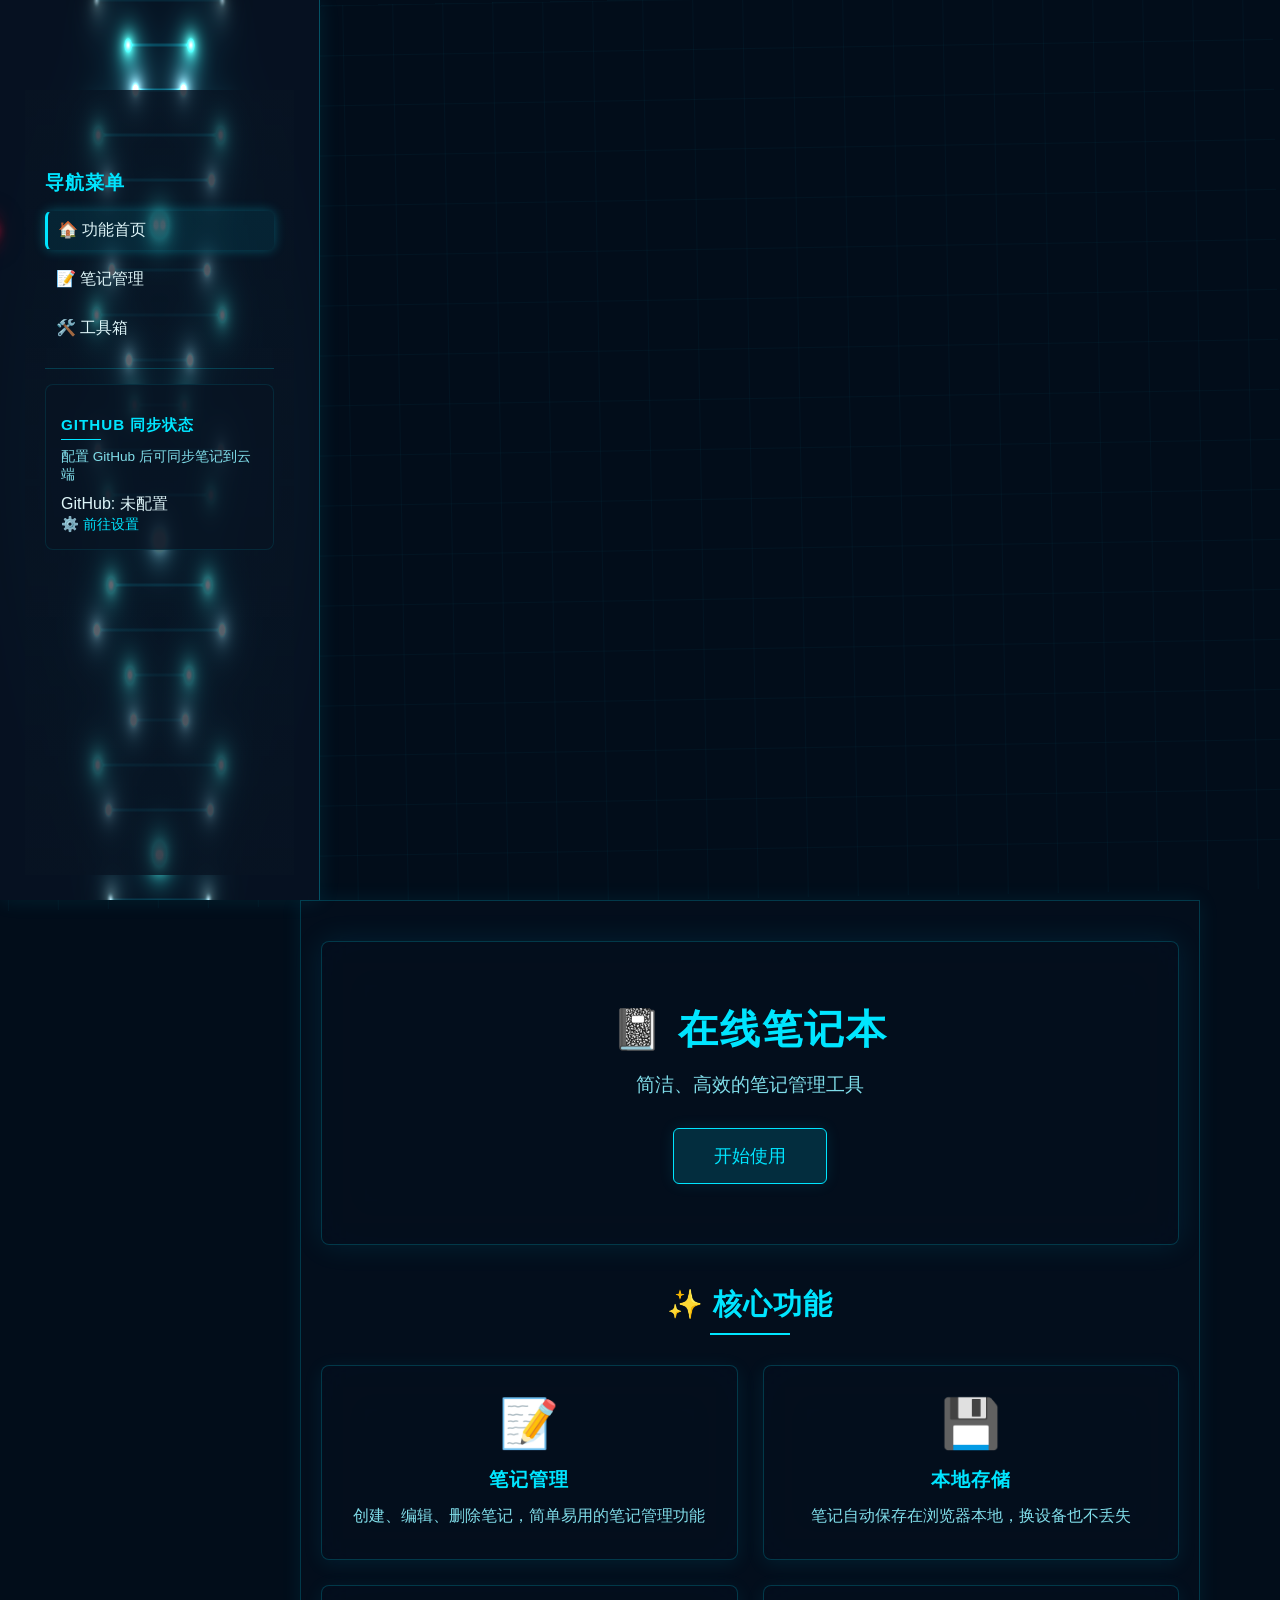
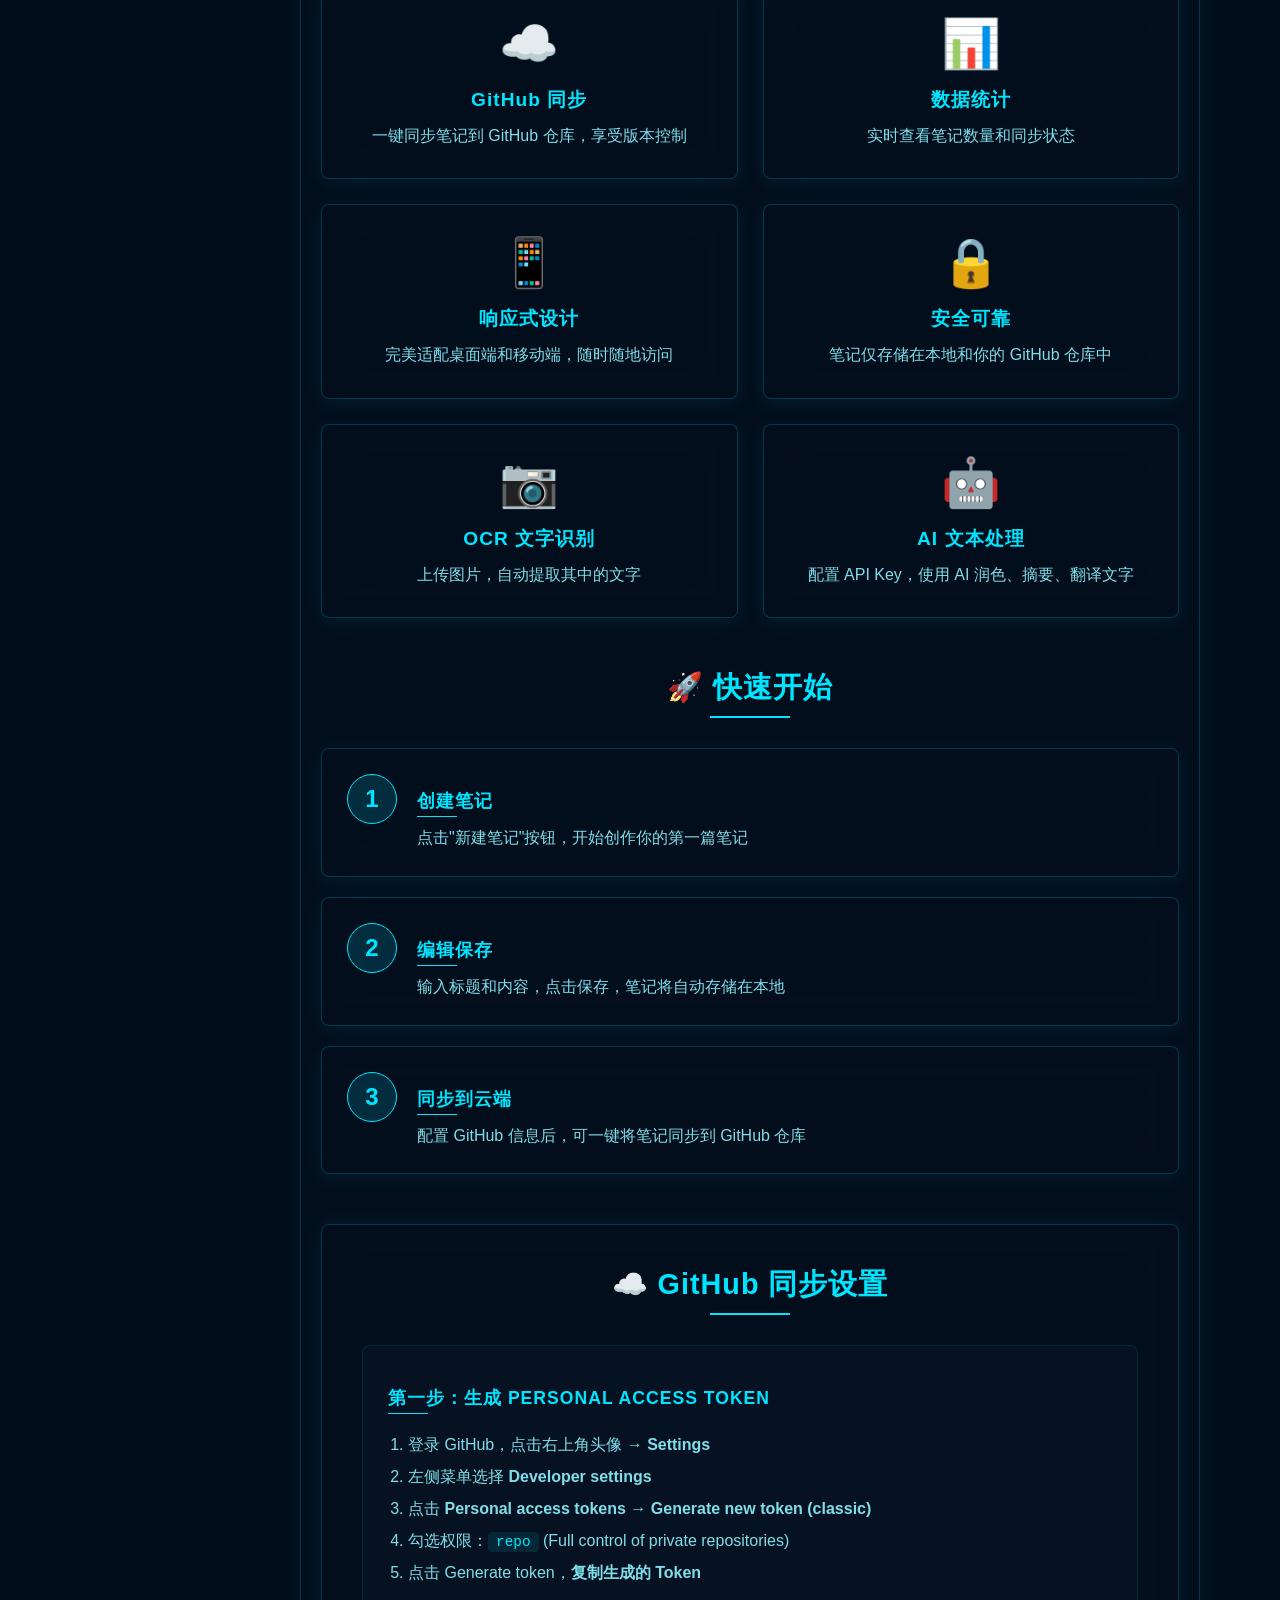
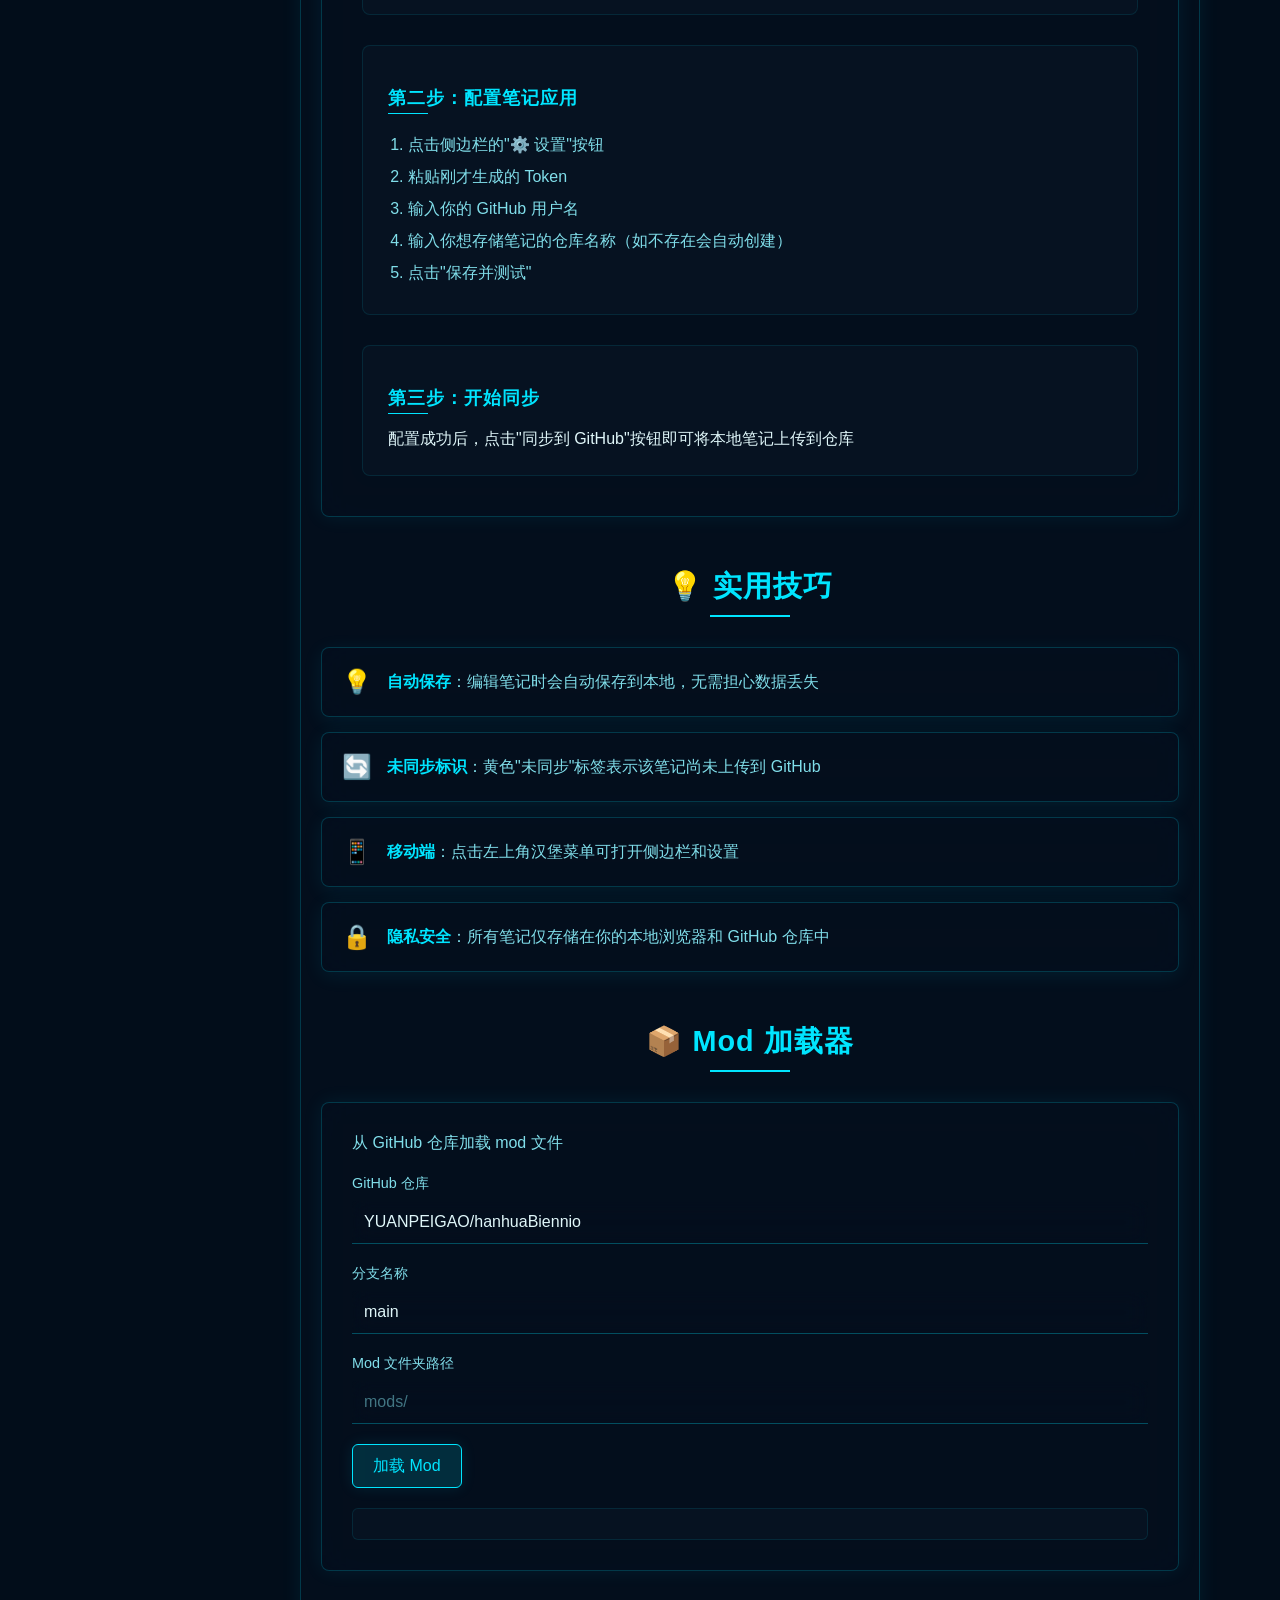
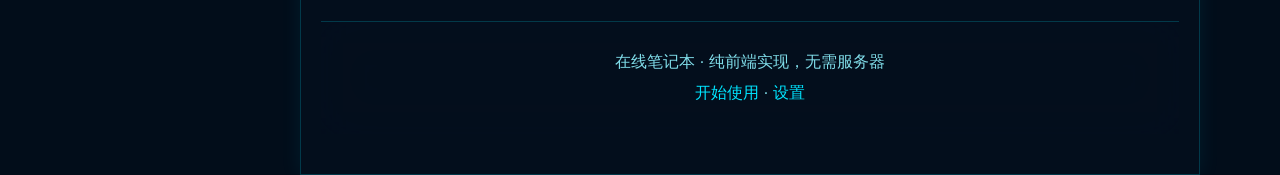
==== commit 88763234: "界面自适应 界面自适应" ====
--- a/index.html
+++ b/index.html
@@ -18,12 +18,13 @@
         <div class="menu-canvas-container">
             <canvas id="menu-canvas"></canvas>
         </div>
+        <div class="dna-highlighter" id="dnaHighlighter"></div>
         <div class="menu-content">
             <h3>导航菜单</h3>
             <ul class="menu-nav">
-                <li><a href="./index.html" class="nav-link active">🏠 功能首页</a></li>
-                <li><a href="./pages/note.html" class="nav-link">📝 笔记管理</a></li>
-                <li><a href="./pages/tools.html" class="nav-link">🛠️ 工具箱</a></li>
+                <li><a href="./index.html" class="nav-link active" data-nav-index="0">🏠 功能首页</a></li>
+                <li><a href="./pages/note.html" class="nav-link" data-nav-index="1">📝 笔记管理</a></li>
+                <li><a href="./pages/tools.html" class="nav-link" data-nav-index="2">🛠️ 工具箱</a></li>
             </ul>
             <hr class="menu-divider">
             <div class="github-info">
--- a/static/css/style.css
+++ b/static/css/style.css
@@ -112,6 +112,111 @@
 
 /* 平板设备 */
 @media (min-width: 769px) and (max-width: 1024px) {
+    h1 {
+        font-size: 2rem;
+    }
+    
+    .side-menu {
+        width: 260px;
+        padding: 80px 18px 18px;
+    }
+    
+    .main-content {
+        margin-left: 260px;
+        padding: 25px 20px;
+    }
+    
+    .feature-grid {
+        grid-template-columns: repeat(2, 1fr);
+    }
+    
+    .guide-steps {
+        flex-direction: column;
+        gap: 20px;
+    }
+    
+    .step {
+        flex-direction: row;
+        align-items: center;
+    }
+    
+    .step-number {
+        width: 50px;
+        height: 50px;
+        font-size: 1.2rem;
+        margin-right: 20px;
+    }
+}
+
+/* 大屏手机优化 */
+@media (max-width: 768px) {
+    .feature-grid {
+        grid-template-columns: 1fr;
+        gap: 15px;
+    }
+    
+    .guide-steps {
+        flex-direction: column;
+        gap: 15px;
+    }
+    
+    .step {
+        flex-direction: column;
+        text-align: center;
+    }
+    
+    .step-number {
+        margin-bottom: 10px;
+    }
+    
+    .setup-content {
+        padding: 15px;
+    }
+    
+    .setup-step {
+        margin-bottom: 15px;
+        padding: 15px;
+    }
+}
+
+/* 手机端表单优化 */
+@media (max-width: 480px) {
+    .form-group {
+        margin-bottom: 15px;
+    }
+    
+    .form-group label {
+        font-size: 1rem;
+        margin-bottom: 8px;
+    }
+    
+    .form-group input,
+    .form-group textarea {
+        padding: 14px 16px;
+        font-size: 1rem;
+        min-height: 48px;
+    }
+    
+    .modal-content {
+        margin: 10px;
+        padding: 20px;
+        max-height: 90vh;
+        overflow-y: auto;
+    }
+    
+    .modal-footer {
+        flex-direction: column;
+        gap: 10px;
+    }
+    
+    .btn {
+        width: 100%;
+    }
+    
+    .btn-primary,
+    .btn-secondary {
+        width: 100%;
+    }
 }
 
 /* 标题样式：Animus 风格 */
@@ -242,6 +347,34 @@
     width: 100%;
     height: 100%;
     background: transparent;
+}
+
+/* DNA 高亮指示器 */
+.dna-highlighter {
+    position: absolute;
+    left: -8px;
+    top: 20%;
+    width: 4px;
+    height: 36px;
+    background: linear-gradient(to bottom, #ff6b6b, #c8102e, #ff6b6b);
+    border-radius: 2px;
+    transform: translateX(-50%);
+    box-shadow: 0 0 15px rgba(200, 16, 46, 0.8), 0 0 30px rgba(200, 16, 46, 0.4);
+    transition: top 0.3s cubic-bezier(0.4, 0, 0.2, 1);
+    z-index: 3;
+}
+
+.dna-highlighter::before {
+    content: '';
+    position: absolute;
+    top: 50%;
+    left: 50%;
+    width: 12px;
+    height: 12px;
+    background: #c8102e;
+    border-radius: 50%;
+    transform: translate(-50%, -50%);
+    box-shadow: 0 0 10px #c8102e;
 }
 
 /* 侧边栏内容 */
